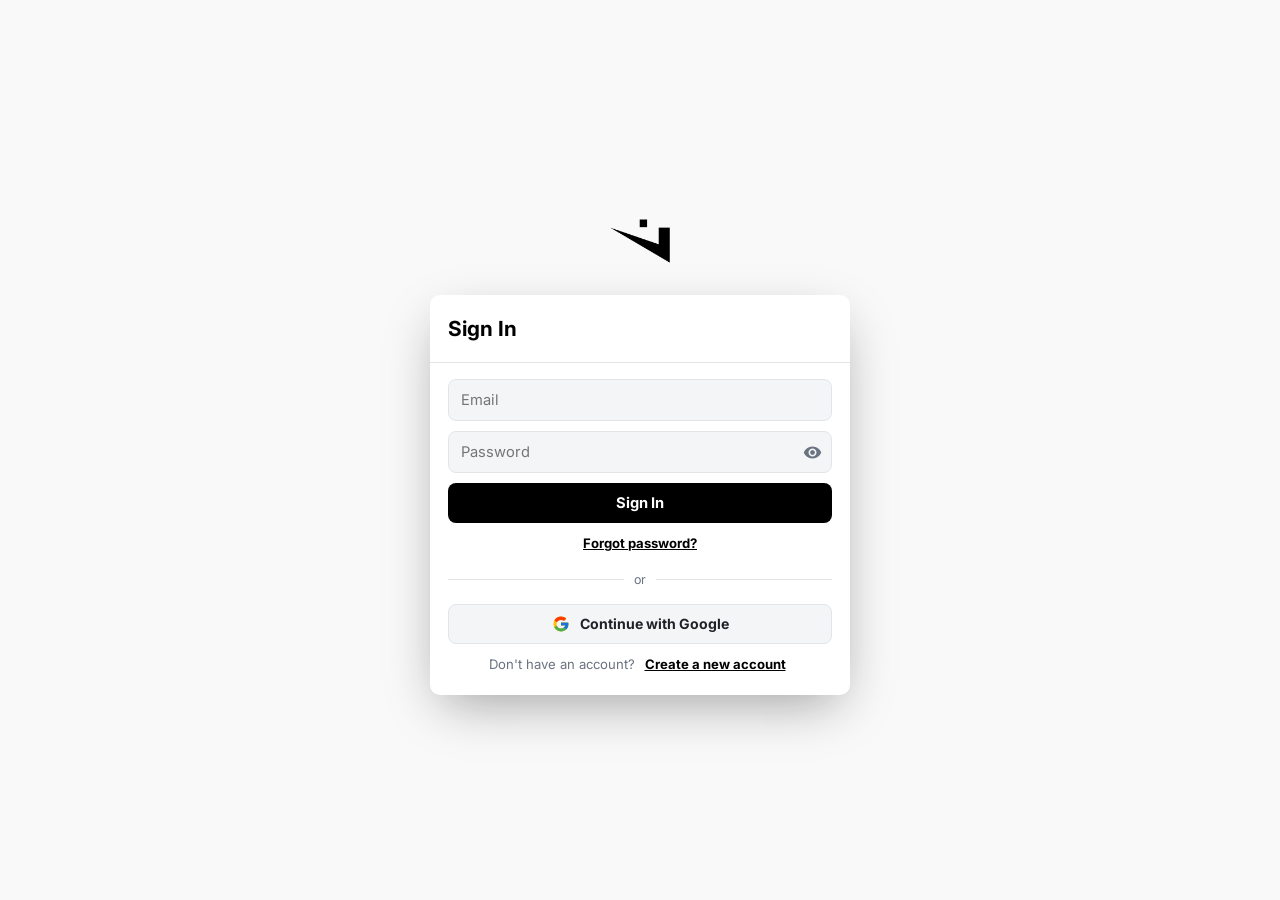
==== app/index.html @ 7b10010c "Drag-to-create schedule blocks, provenance-aware delete, themed PDF report - drag on an empty time r" ====
<!doctype html>
<html lang="ar" dir="rtl">
  <head>
    <meta charset="UTF-8" />
    <meta name="viewport" content="width=device-width, initial-scale=1.0" />
    <title>NAZZAM</title>

    <!-- Clarity كملف خارجي (CSP تمنع السكربتات المضمّنة) — بنفس نمط boot-*.js -->
    <script src="js/clarity.js"></script>

    <script src="js/boot-redirect.js"></script>
    <script src="js/boot-sw.js"></script>
    <meta
      name="description"
      content="بنك مهامك الجاهز.. نظّم مهامك اليومية، تابع الوقت، وحقق أهدافك"
    />

    <!-- PWA: Manifest + أيقونات -->
    <link rel="manifest" href="manifest.json" />
    <link
      rel="icon"
      type="image/png"
      sizes="512x512"
      href="icons/icon-512.png"
    />
    <link
      rel="icon"
      type="image/png"
      sizes="192x192"
      href="icons/icon-192.png"
    />
    <link rel="icon" href="icons/favicon.ico" />
    <link rel="apple-touch-icon" href="icons/apple-touch-icon.png" />
    <meta name="theme-color" content="#C5482E" id="themeColorMeta" />
    <meta name="mobile-web-app-capable" content="yes" />
    <meta name="apple-mobile-web-app-capable" content="yes" />
    <meta name="apple-mobile-web-app-title" content="مهامي" />
    <meta
      name="apple-mobile-web-app-status-bar-style"
      content="black-translucent"
    />

    <link rel="preconnect" href="https://fonts.googleapis.com" />
    <link rel="preconnect" href="https://fonts.gstatic.com" crossorigin />
    <link
      href="https://fonts.googleapis.com/css2?family=Almarai:wght@400;700;800&display=swap"
      rel="stylesheet"
    />
    <link
      href="https://fonts.googleapis.com/css2?family=Inter:wght@400;500;600;700;800&display=swap"
      rel="stylesheet"
    />
    <link rel="preconnect" href="https://api.fontshare.com" crossorigin />
    <link
      href="https://api.fontshare.com/v2/css?f[]=cal-sans@400,500,600&display=swap"
      rel="stylesheet"
    />
    <script src="js/boot-theme.js"></script>
    <link rel="stylesheet" href="css/base.css" />
    <link rel="stylesheet" href="css/calendar.css" />
    <link rel="stylesheet" href="css/components.css" />
    <link rel="stylesheet" href="css/layout.css" />
    <link rel="stylesheet" href="css/modals.css" />
    <link rel="stylesheet" href="css/stats.css" />
    <link rel="stylesheet" href="css/menus.css" />
    <link rel="stylesheet" href="css/views.css" />
    <link rel="stylesheet" href="css/misc.css" />
  </head>
  <body>
    <div class="boot-splash" id="bootSplash" aria-busy="true" role="status">
      <div class="boot-splash-inner">
        <img src="img/nazzam-logo.png" alt="نظم" class="boot-splash-logo" width="96" height="96" />
        <div class="boot-splash-dots" aria-hidden="true">
          <span></span><span></span><span></span>
        </div>
      </div>
    </div>
    <div class="sync-bar" id="syncBar"></div>
    <div class="wrap" id="app" style="display:none">
      <div class="header-card">
        <div class="header-row">
          <div class="header-top-bar" id="headerTopBar">
            <button class="header-icon-btn" id="accountBtn" title="الحساب" data-i18n-title="nav.account">
              <span class="material-icons" id="accountIcon">person_outline</span>
            </button>
            <button class="header-icon-btn" id="headerTasksBtn" title="مهام اليوم" data-i18n-title="nav.tasks_today">
              <span class="material-icons">checklist</span>
            </button>
            <button
              class="header-icon-btn"
              id="statsBtnTop"
              title="الإحصائيات"
              data-i18n-title="nav.stats"
            >
              <span class="material-icons">insights</span>
            </button>
            <button class="header-icon-btn" id="headerTimeBlockBtn" title="الجدول الزمني" data-i18n-title="nav.schedule">
              <span class="material-icons">event_note</span>
            </button>
            <button class="header-icon-btn" id="weekViewBtn" title="عرض الأسبوع" data-i18n-title="nav.week_view">
              <span class="material-icons">view_week</span>
            </button>
          </div>
        </div>
      </div>

      <div class="app-shell">
        <aside class="side-nav" aria-label="القائمة الرئيسية">
          <div class="side-nav-head">
            <button class="side-nav-btn side-nav-collapse-btn" id="sideNavCollapseBtn" title="طي/توسيع الشريط" data-i18n-title="nav.side_nav_toggle">
              <span class="material-icons">chevron_right</span>
            </button>
            <button class="side-nav-btn" id="sideNavAccountBtn" title="الحساب" data-i18n-title="nav.account">
              <span class="material-icons">person_outline</span>
              <span class="side-nav-label" data-i18n="nav.account">الحساب</span>
            </button>
          </div>
          <button class="side-nav-btn" id="sideNavTasksBtn" title="مهام اليوم" data-i18n-title="nav.tasks_today">
            <span class="material-icons">checklist</span>
            <span class="side-nav-label" data-i18n="nav.tasks_today">مهام اليوم</span>
          </button>
          <button class="side-nav-btn" id="sideNavStatsBtn" data-side-target="statsBtnTop" title="الإحصائيات" data-i18n-title="nav.stats">
            <span class="material-icons">insights</span>
            <span class="side-nav-label" data-i18n="nav.stats">الإحصائيات</span>
          </button>
          <button class="side-nav-btn" id="sideNavTimeBlockBtn" data-side-target="headerTimeBlockBtn" title="الجدول الزمني" data-i18n-title="nav.schedule">
            <span class="material-icons">event_note</span>
            <span class="side-nav-label" data-i18n="nav.schedule">الجدول الزمني</span>
          </button>
          <button class="side-nav-btn" id="sideNavWeekBtn" data-side-target="weekViewBtn" title="عرض الأسبوع" data-i18n-title="nav.week_view">
            <span class="material-icons">view_week</span>
            <span class="side-nav-label" data-i18n="nav.week_view">عرض الأسبوع</span>
          </button>
          <button class="side-nav-btn" id="sideNavSmartListsBtn" title="القوائم الذكية" data-i18n-title="nav.smart_lists">
            <span class="material-icons">auto_awesome</span>
            <span class="side-nav-label" data-i18n="nav.smart_lists">القوائم الذكية</span>
          </button>
          <div class="side-nav-divider"></div>
          <button class="side-nav-btn" data-side-target="globalSearchBtnMobile" title="البحث في كل المهام" data-i18n-title="nav.search_all">
            <span class="material-icons">manage_search</span>
            <span class="side-nav-label" data-i18n="nav.search_all">البحث في كل المهام</span>
          </button>
          <button class="side-nav-btn" data-side-target="draftsBtn" title="المهام المؤرشفة" data-i18n-title="nav.archived">
            <span class="material-icons">drafts</span>
            <span class="side-nav-label" data-i18n="nav.archived">المهام المؤرشفة</span>
          </button>
          <button class="side-nav-btn" data-side-target="templatesBtn" title="قوالب المهام الجاهزة" data-i18n-title="nav.templates">
            <span class="material-icons">content_copy</span>
            <span class="side-nav-label" data-i18n="nav.templates">قوالب المهام</span>
          </button>
          <button class="side-nav-btn" data-side-target="calendarBtn" title="التقويم" data-i18n-title="nav.calendar">
            <span class="material-icons">calendar_today</span>
            <span class="side-nav-label" data-i18n="nav.calendar">التقويم</span>
          </button>
          <button class="side-nav-btn" data-side-target="notificationSettingsBtn" title="إعدادات التنبيهات" data-i18n-title="nav.notif_settings">
            <span class="material-icons">notifications</span>
            <span class="side-nav-label" data-i18n="nav.notif_settings">إعدادات التنبيهات</span>
          </button>
        </aside>

        <div class="app-main">
          <div class="main-layout">
            <div class="main-col">
              <div id="content">
              </div>
            </div>
            <div class="timer-col">
              <div id="timerPanel"></div>
            </div>
          </div>
        </div>
      </div>

      <!-- الشريط السفلي: التنقل الوحيد على الموبايل — بروفايل / مهام / جدول / إحصائيات / المزيد -->
      <nav class="bottom-tabbar" aria-label="التنقل الرئيسي">
        <button class="bottom-tabbar-btn" id="bottomProfileBtn" title="الحساب" data-i18n-title="nav.account" aria-label="الحساب">
          <span class="material-icons">person_outline</span>
        </button>
        <button class="bottom-tabbar-btn" id="bottomTasksBtn" data-bottom-target="headerTasksBtn" title="مهام اليوم" data-i18n-title="nav.tasks_today">
          <span class="material-icons">checklist</span>
        </button>
        <button class="bottom-tabbar-btn" id="bottomScheduleBtn" data-bottom-target="headerTimeBlockBtn" title="الجدول الزمني" data-i18n-title="nav.schedule">
          <span class="material-icons">event_note</span>
        </button>
        <button class="bottom-tabbar-btn" id="bottomStatsBtn" data-bottom-target="statsBtnTop" title="الإحصائيات" data-i18n-title="nav.stats">
          <span class="material-icons">insights</span>
        </button>
        <div class="header-actions-wrap">
          <button
            class="bottom-tabbar-btn header-more-btn"
            id="headerMoreBtn"
            title="المزيد"
            aria-label="المزيد من الخيارات"
            aria-expanded="false"
            data-i18n-title="c.more"
            data-i18n-aria="nav.more_label"
          >
            <span class="material-icons">more_horiz</span>
          </button>
          <div class="header-actions-panel" id="headerActionsPanel">
            <button
              class="header-menu-item"
              id="quickAddMenuItem"
              title="إضافة مهمة"
              data-i18n-title="bank.add_title"
            >
              <span class="material-icons">add</span>
              <span class="header-btn-label" data-i18n="bank.add_title">إضافة مهمة</span>
            </button>
            <div class="header-menu-divider"></div>
            <button
              class="header-menu-item"
              id="weekViewMenuItem"
              title="عرض الأسبوع"
              data-i18n-title="nav.week_view"
            >
              <span class="material-icons">view_week</span>
              <span class="header-btn-label" data-i18n="nav.week_view">عرض الأسبوع</span>
            </button>
            <button
              class="header-menu-item"
              id="smartListsBtn"
              title="القوائم الذكية"
              data-i18n-title="nav.smart_lists"
            >
              <span class="material-icons">auto_awesome</span>
              <span class="header-btn-label" data-i18n="nav.smart_lists">القوائم الذكية</span>
            </button>
            <div class="header-menu-divider"></div>
            <button
              class="header-menu-item"
              id="globalSearchBtnMobile"
              title="البحث في كل المهام"
              data-i18n-title="nav.search_all"
            >
              <span class="material-icons">manage_search</span>
              <span class="header-btn-label" data-i18n="nav.search_all">البحث في جميع المهام</span>
            </button>
            <button
              class="header-menu-item"
              id="draftsBtn"
              title="المهام المؤرشفة"
              data-i18n-title="nav.archived"
            >
              <span class="material-icons">drafts</span>
              <span class="header-btn-label" data-i18n="nav.archived">المهام المؤرشفة</span>
            </button>
            <button
              class="header-menu-item"
              id="templatesBtn"
              title="قوالب المهام الجاهزة"
              data-i18n-title="nav.templates"
            >
              <span class="material-icons">content_copy</span>
              <span class="header-btn-label" data-i18n="nav.templates">قوالب المهام</span>
            </button>
            <button
              class="header-menu-item"
              id="calendarBtn"
              title="التقويم"
              data-i18n-title="nav.calendar"
            >
              <span class="material-icons">calendar_today</span>
              <span class="header-btn-label" data-i18n="nav.calendar">التقويم</span>
            </button>
            <button
              class="header-menu-item"
              id="notificationSettingsBtn"
              title="إعدادات التنبيهات"
              data-i18n-title="nav.notif_settings"
            >
              <span class="material-icons">notifications</span>
              <span class="header-btn-label" data-i18n="nav.notif_settings">إعدادات التنبيهات</span>
            </button>
          </div>
        </div>
      </nav>

      <!-- لوحة الحساب المنسدلة: الحساب + المظهر + اللغة + البيانات (تفتح من زر المستخدم) -->
      <div class="account-panel" id="accountPanel" role="menu" aria-label="الحساب والإعدادات">
        <div class="account-panel-body" id="accountPanelBody"></div>
      </div>
      <input type="file" id="importDataInput" accept=".json,application/json" style="display:none" />
    </div>

    <div class="modal-overlay" id="calendarOverlay">
      <div class="modal-card" style="max-width: 380px">
        <div class="modal-header">
          <h2 data-i18n="modal.calendar">التقويم</h2>
          <button class="icon-btn" id="closeCalendarBtn" title="إغلاق" data-i18n-title="c.close">
            <span class="material-icons">close</span>
          </button>
        </div>
        <div class="modal-body">
          <div class="calendar-card">
            <div class="calendar-header">
              <button
                class="nav-btn"
                id="calPrevMonth"
                style="width: 34px; height: 34px"
              >
                <span class="material-icons">chevron_right</span>
              </button>
              <span class="calendar-month-title" id="calMonthTitle"></span>
              <button
                class="nav-btn"
                id="calNextMonth"
                style="width: 34px; height: 34px"
              >
                <span class="material-icons">chevron_left</span>
              </button>
            </div>
            <div class="calendar-grid" id="calGrid"></div>
          </div>
        </div>
      </div>
    </div>

    <!-- Modal للـ Drafts مع البحث -->
    <div class="modal-overlay" id="draftsOverlay">
      <div class="modal-card" style="max-width: 500px">
        <div class="modal-header">
          <h2 data-i18n="modal.drafts">بنك المسودات</h2>
          <button class="icon-btn" id="closeDraftsBtn" title="إغلاق" data-i18n-title="c.close">
            <span class="material-icons">close</span>
          </button>
        </div>
        <div class="modal-body">
          <div class="bank-search modal-search-box" style="margin-top: 0; margin-bottom: 14px">
            <input
              type="text"
              id="draftsSearchInput"
              placeholder="بحث في المسودات..."
              data-i18n-placeholder="drafts.search_placeholder"
            />
            <button
              class="bank-search-clear"
              id="draftsSearchClear"
              style="display: none"
              title="مسح البحث"
              data-i18n-title="c.search"
            >
              <span class="material-icons">close</span>
            </button>
            <span class="ms-divider" aria-hidden="true"></span>
            <button type="button" class="ms-filter" id="draftsFilterBtn" aria-haspopup="listbox">
              <span id="draftsFilterLabel">القائمة</span>
              <span class="material-icons">expand_more</span>
            </button>
            <div class="ms-menu" id="draftsFilterMenu" hidden>
              <button type="button" data-dfilter="bank"><span data-i18n="drafts.tab_bank">القائمة</span><span class="material-icons check">check</span></button>
              <button type="button" data-dfilter="days"><span data-i18n="drafts.tab_days">الأيام</span><span class="material-icons check">check</span></button>
            </div>
          </div>
          <div
            id="draftsModalList"
            style="
              display: flex;
              flex-direction: column;
              gap: 8px;
              max-height: 350px;
              overflow-y: auto;
            "
          >
            <!-- سيتم تعبئتها ديناميكياً -->
          </div>
        </div>
      </div>
    </div>

    <!-- Modal القوالب (ميزة Pro): هيدر + بحث + فلاتر النوع -->
    <div class="modal-overlay" id="templatesOverlay">
      <div class="modal-card" style="max-width: 500px">
        <div class="modal-header">
          <h2 data-i18n="template.title">القوالب</h2>
          <button class="icon-btn" id="closeTemplatesBtn" title="إغلاق" data-i18n-title="c.close">
            <span class="material-icons">close</span>
          </button>
        </div>
        <div class="modal-body">
          <div class="bank-search modal-search-box" style="margin-top: 0; margin-bottom: 14px">
            <input
              type="text"
              id="templatesSearchInput"
              placeholder="ابحث في القوالب..."
              data-i18n-placeholder="template.search_placeholder"
            />
            <button
              class="bank-search-clear"
              id="templatesSearchClear"
              style="display: none"
              title="مسح البحث"
              data-i18n-title="c.search"
            >
              <span class="material-icons">close</span>
            </button>
            <span class="ms-divider" aria-hidden="true"></span>
            <button type="button" class="ms-filter" id="templatesFilterBtn" aria-haspopup="listbox">
              <span id="templatesFilterLabel">المهام</span>
              <span class="material-icons">expand_more</span>
            </button>
            <div class="ms-menu" id="templatesFilterMenu" hidden>
              <button type="button" data-tfilter="task"><span data-i18n="template.short_tasks">المهام</span><span class="material-icons check">check</span></button>
              <button type="button" data-tfilter="day"><span data-i18n="template.short_days">الأيام</span><span class="material-icons check">check</span></button>
            </div>
          </div>
          <div
            id="templatesModalList"
            style="
              display: flex;
              flex-direction: column;
              gap: 8px;
              max-height: 350px;
              overflow-y: auto;
            "
          >
            <!-- سيتم تعبئتها ديناميكياً -->
          </div>
        </div>
      </div>
    </div>

    <!-- Modal تأكيد استبدال القالب المكرر (يظهر فوق مودال القوالب) -->
    <div class="modal-overlay" id="templatesReplaceOverlay">
      <div class="modal-card" style="max-width: 380px">
        <div class="modal-header">
          <h2 data-i18n="template.replace_title">قالب بنفس الاسم موجود</h2>
          <button class="icon-btn" id="templatesReplaceCloseBtn" title="إلغاء" data-i18n-title="c.cancel">
            <span class="material-icons">close</span>
          </button>
        </div>
        <div class="modal-body">
          <div class="replace-conflict-info">
            <p class="replace-conflict-title" id="templatesReplaceBodyTitle"></p>
            <p class="replace-conflict-hint" id="templatesReplaceBodyHint"></p>
          </div>
          <div class="replace-conflict-actions">
            <button class="add-btn replace-confirm-btn" id="templatesReplaceConfirmBtn" type="button">
              <span class="material-icons">swap_horiz</span>
              <span data-i18n="template.replace_confirm">استبدال</span>
            </button>
            <button class="btn-secondary replace-cancel-btn" id="templatesReplaceKeepBtn" type="button" data-i18n="c.cancel">
              إلغاء
            </button>
          </div>
        </div>
      </div>
    </div>

    <!-- Modal البحث الشامل عبر كل الأيام -->
    <div class="modal-overlay" id="globalSearchOverlay">
      <div class="modal-card" style="max-width: 500px">
        <div class="modal-header">
          <h2 data-i18n="modal.search">البحث في جميع المهام</h2>
          <button class="icon-btn" id="closeGlobalSearchBtn" title="إغلاق" data-i18n-title="c.close">
            <span class="material-icons">close</span>
          </button>
        </div>
        <div class="modal-body">
          <div class="bank-search" style="margin-top: 0; margin-bottom: 14px">
            <span class="material-icons bank-search-icon">search</span>
            <input
              type="text"
              id="globalSearchInput"
              placeholder="ابحث عن مهمة سابقة..."
              data-i18n-placeholder="nav.search_placeholder"
            />
            <button
              class="bank-search-clear"
              id="globalSearchClear"
              style="display: none"
              title="مسح البحث"
              data-i18n-title="c.search"
            >
              <span class="material-icons">close</span>
            </button>
          </div>
          <div
            id="globalSearchResultsList"
            style="
              display: flex;
              flex-direction: column;
              gap: 8px;
              max-height: 400px;
              overflow-y: auto;
            "
          >
            <!-- سيتم تعبئتها ديناميكياً -->
          </div>
        </div>
      </div>
    </div>

    <!-- Modal إعدادات التنبيهات -->
    <div class="modal-overlay" id="notificationSettingsOverlay">
      <div class="modal-card" style="max-width: 440px">
        <div class="modal-header">
          <h2 data-i18n="modal.notif_settings">إعدادات التنبيهات</h2>
          <button
            class="icon-btn"
            id="closeNotificationSettingsBtn"
            title="إغلاق"
            data-i18n-title="c.close"
          >
            <span class="material-icons">close</span>
          </button>
        </div>
        <div class="modal-body">
          <div class="notif-setting-row">
            <div class="notif-setting-info">
              <span class="notif-setting-title">
                <span class="material-icons">wb_sunny</span>
                <span data-i18n="notif.morning">تنبيه الصباح</span>
              </span>
              <span class="notif-setting-desc" data-i18n="notif.morning_desc">تذكير بمهام وعادات اليوم</span>
            </div>
            <label class="toggle">
              <input type="checkbox" id="morningNotifToggle" />
              <span class="toggle-slider"></span>
            </label>
          </div>
          <div class="notif-setting-time-row" id="morningTimeRow">
            <span data-i18n="notif.time">الوقت</span>
            <button
              type="button"
              class="notif-time-btn"
              id="morningNotifTimeBtn"
              data-target="morning"
            >
              8:00 ص
            </button>
          </div>

          <div class="notif-setting-row">
            <div class="notif-setting-info">
              <span class="notif-setting-title">
                <span class="material-icons">nights_stay</span>
                <span data-i18n="notif.evening">تنبيه المساء</span>
              </span>
              <span class="notif-setting-desc" data-i18n="notif.evening_desc"
                >مراجعة إنجازات اليوم والسلسلة</span
              >
            </div>
            <label class="toggle">
              <input type="checkbox" id="eveningNotifToggle" />
              <span class="toggle-slider"></span>
            </label>
          </div>
          <div class="notif-setting-time-row" id="eveningTimeRow">
            <span data-i18n="notif.time">الوقت</span>
            <button
              type="button"
              class="notif-time-btn"
              id="eveningNotifTimeBtn"
              data-target="evening"
            >
              9:00 م
            </button>
          </div>

          <p class="notif-setting-status" id="notifPermissionStatus"></p>
        </div>
      </div>
    </div>

    <!-- Modal الحساب: ربط الحساب المجهول بإيميل/باسورد أو تسجيل الدخول -->
    <div class="modal-overlay" id="accountOverlay">
      <img src="img/nazzam-logo.png" alt="نظّم" class="modal-top-logo" width="72" height="72" />
      <div class="modal-card" style="max-width: 420px">
        <div class="modal-header">
          <h2 id="accountModalTitle" data-i18n="modal.account">الحساب</h2>
          <button class="icon-btn" id="closeAccountBtn" title="إغلاق" data-i18n-title="c.close">
            <span class="material-icons">close</span>
          </button>
        </div>
        <div class="modal-body" id="accountBody"></div>
        <div id="turnstileContainer"></div>
      </div>
    </div>

    <!-- Modal الترقية: عرض خطة Pro + ميزاتها (الدفع عبر Paymob) -->
    <div class="modal-overlay" id="upgradeOverlay">
      <div class="modal-card" style="max-width: 420px">
        <div class="modal-header">
          <h2 data-i18n="plan.title">الخطة</h2>
          <button class="icon-btn" id="closeUpgradeBtn" title="إغلاق" data-i18n-title="c.close">
            <span class="material-icons">close</span>
          </button>
        </div>
        <div class="modal-body" id="upgradeBody"></div>
      </div>
    </div>

    <!-- Modal المظهر: وضع العرض (فاتح/داكن) + اللون المميز لكل وضع -->
    <div class="modal-overlay" id="appearanceOverlay">
      <div class="modal-card" style="max-width: 420px">
        <div class="modal-header">
          <h2 id="appearanceModalTitle" data-i18n="modal.appearance">المظهر</h2>
          <button class="icon-btn" id="closeAppearanceBtn" title="إغلاق" data-i18n-title="c.close">
            <span class="material-icons">close</span>
          </button>
        </div>
        <div class="modal-body" id="appearanceBody"></div>
      </div>
    </div>

    <div class="modal-overlay picker-overlay" id="durationPickerOverlay">
      <div class="picker-sheet">
        <div class="picker-header">
          <button class="picker-cancel" id="pickerCancelBtn" data-i18n="picker.cancel">إلغاء</button>
          <h3 id="pickerTitle" data-i18n="picker.task_duration">مدة المهمة</h3>
          <button class="picker-done" id="pickerDoneBtn" data-i18n="picker.done">تم</button>
        </div>
        <div class="picker-body">
          <div class="wheel-picker">
            <div class="wheel-highlight"></div>
            <div class="wheel-label-col" data-i18n="picker.hours_label">س</div>
            <div class="wheel-col" id="hoursWheel">
              <ul class="wheel-list" id="hoursWheelList"></ul>
            </div>
            <div class="wheel-col" id="minutesWheel">
              <ul class="wheel-list" id="minutesWheelList"></ul>
            </div>
            <div class="wheel-label-col" data-i18n="picker.minutes_label">د</div>
          </div>
        </div>
      </div>
    </div>

    <div class="modal-overlay picker-overlay" id="timeOfDayPickerOverlay">
      <div class="picker-sheet">
        <div class="picker-header">
          <button class="picker-cancel" id="timePickerCancelBtn" data-i18n="picker.cancel">إلغاء</button>
          <h3 id="timePickerTitle" data-i18n="picker.reminder_time">وقت التنبيه</h3>
          <button class="picker-done" id="timePickerDoneBtn" data-i18n="picker.done">تم</button>
        </div>
        <div class="picker-body">
          <div class="wheel-picker">
            <div class="wheel-highlight"></div>
            <div class="wheel-col" id="tpHourWheel">
              <ul class="wheel-list" id="tpHourWheelList"></ul>
            </div>
            <div class="wheel-label-col">:</div>
            <div class="wheel-col" id="tpMinuteWheel">
              <ul class="wheel-list" id="tpMinuteWheelList"></ul>
            </div>
            <div class="wheel-col" id="tpPeriodWheel">
              <ul class="wheel-list" id="tpPeriodWheelList"></ul>
            </div>
          </div>
          <button type="button" class="picker-remove" id="timePickerRemoveBtn" data-i18n="picker.remove_reminder">إزالة التذكير</button>
        </div>
      </div>
    </div>

    <!-- Modal مهام الأمس اللي متعملتلهاش check -->
    <div class="modal-overlay" id="missedTasksOverlay">
      <div class="modal-card" style="max-width: 420px">
        <div class="modal-header">
          <h2 data-i18n="modal.missed_tasks">مهام الأمس</h2>
          <button class="icon-btn" id="closeMissedTasksBtn" title="إغلاق" data-i18n-title="c.close">
            <span class="material-icons">close</span>
          </button>
        </div>
        <div class="modal-body">
          <p
            data-i18n="modal.missed_desc"
            style="
              color: var(--ink-soft);
              font-size: 0.95rem;
              margin-top: 0;
              margin-bottom: 16px;
              line-height: 1.5;
            "
          >
            هذه المهام كانت في جدول الأمس ولم تُنجز بعد:
          </p>
          <ul class="stat-list" id="missedTasksList"></ul>
        </div>
        <div class="modal-footer">
          <button type="button" class="account-primary-btn" id="moveMissedBtn" style="width:100%;" data-i18n="missed.move_selected">ترحيل المحدد إلى اليوم</button>
        </div>
      </div>
    </div>

    <div class="duration-popover" id="durationPopover"></div>
    <div class="toast" id="toast"></div>

    <!-- Modal تكرار المهمة -->
    <div class="modal-overlay" id="recurrenceOverlay">
      <div class="modal-card" style="max-width: 420px">
        <div class="modal-header">
          <h2 data-i18n="modal.recurrence">تكرار المهمة</h2>
          <button class="icon-btn" id="closeRecurrenceBtn" title="إغلاق" data-i18n-title="c.close">
            <span class="material-icons">close</span>
          </button>
        </div>
        <div class="modal-body">
          <p class="recurrence-task-line">
            <span data-i18n="modal.recurrence_desc_prefix">اختر الأيام التي ترغب</span>
            <strong
              id="recurrenceTaskNameDisplay"
              style="color: var(--pen)"
            ></strong>
            <span data-i18n="modal.recurrence_desc_suffix">تتكرر فيها تلقائيًا كل أسبوع:</span>
          </p>
          <div class="recurrence-presets" id="recurrencePresets">
            <button
              type="button"
              class="recurrence-preset"
              data-preset="once"
              data-i18n="modal.recurrence_once"
            >
              مرة واحدة
            </button>
            <button
              type="button"
              class="recurrence-preset"
              data-preset="daily"
              data-i18n="modal.recurrence_all"
            >
              كل يوم
            </button>
            <button
              type="button"
              class="recurrence-preset"
              data-preset="workdays"
              data-i18n="modal.recurrence_workdays"
            >
              أيام العمل
            </button>
            <button
              type="button"
              class="recurrence-preset"
              data-preset="weekend"
              data-i18n="modal.recurrence_weekend"
            >
              العطلة
            </button>
          </div>
          <div class="recurrence-days-grid" id="recurrenceDaysGrid"></div>
          <div class="recurrence-move-divider"></div>
          <p class="recurrence-move-label">
            <span data-i18n="task.move_to">نقل إلى</span>
          </p>
          <div class="recurrence-presets recurrence-move-chips">
            <button type="button" class="recurrence-preset" data-movedays="1">
              <span data-i18n="task.move_tomorrow">غدًا</span>
            </button>
            <button type="button" class="recurrence-preset" data-movedays="2">
              <span data-i18n="task.move_day_after">بعد غد</span>
            </button>
            <button type="button" class="recurrence-preset" id="recurrenceMovePickBtn">
              <span data-i18n="task.move_pick_date">اختيار يوم...</span>
            </button>
          </div>
          <div class="recurrence-footer">
            <button
              type="button"
              class="btn-secondary"
              id="recurrenceCancelBtn"
              data-i18n="c.cancel"
            >
              إلغاء
            </button>
            <button
              type="button"
              class="add-btn recurrence-save-btn"
              id="saveRecurrenceBtn"
              data-i18n="c.save"
            >
              حفظ
            </button>
          </div>
        </div>
      </div>
    </div>

    <!-- Modal ملاحظة المهمة -->
    <div class="modal-overlay" id="taskNoteOverlay">
      <div class="modal-card" style="max-width: 460px">
        <div class="modal-header">
          <h2 data-i18n="modal.note">ملاحظة المهمة</h2>
          <button class="icon-btn" id="closeTaskNoteBtn" title="إغلاق" data-i18n-title="c.close">
            <span class="material-icons">close</span>
          </button>
        </div>
        <div class="modal-body">
          <p
            style="
              color: var(--ink-soft);
              font-size: 0.95rem;
              margin-top: 0;
              margin-bottom: 12px;
              line-height: 1.5;
            "
          >
            <span data-i18n="modal.note_for">ملاحظة لـ</span>
            <strong
              id="taskNoteTaskNameDisplay"
              style="color: var(--pen)"
            ></strong>
          </p>
          <textarea
            id="taskNoteInput"
            class="task-note-input"
            placeholder="اكتب ملاحظة للمهمة (وصف، تفاصيل، رابط...)..."
            data-i18n-placeholder="modal.note_placeholder"
            rows="5"
          ></textarea>
          <button
            type="button"
            class="add-btn"
            id="saveTaskNoteBtn"
            style="width: 100%; margin-top: 16px; padding: 12px"
            data-i18n="modal.note_save"
          >
            حفظ الملاحظة
          </button>
        </div>
      </div>
    </div>

    <!-- Modal المهام الفرعية -->
    <div class="modal-overlay" id="subtasksOverlay">
      <div class="modal-card" style="max-width: 420px">
        <div class="modal-header">
          <h2 data-i18n="modal.subtasks">مهام فرعية</h2>
          <button class="icon-btn" id="closeSubtasksBtn" title="إغلاق" data-i18n-title="c.close">
            <span class="material-icons">close</span>
          </button>
        </div>
        <div class="modal-body">
          <div class="add-row" style="margin-top: 0; margin-bottom: 16px">
            <input
              type="text"
              id="newSubtaskInput"
              placeholder="أضف مهمة فرعية..."
              data-i18n-placeholder="modal.subtasks_placeholder"
            />
            <button class="add-btn" id="addSubtaskBtn" data-i18n="c.add">إضافة</button>
          </div>
          <div
            id="subtasksList"
            style="
              display: flex;
              flex-direction: column;
              gap: 8px;
              max-height: 300px;
              overflow-y: auto;
            "
          ></div>
        </div>
      </div>
    </div>

    <!-- Modal تفاصيل المهمة -->
    <div class="modal-overlay" id="taskDetailsOverlay">
      <div class="modal-card" style="max-width: 460px">
        <div class="modal-header">
          <h2 data-i18n="modal.task_details">تفاصيل المهمة</h2>
          <button class="icon-btn" id="closeTaskDetailsBtn" title="إغلاق" data-i18n-title="c.close">
            <span class="material-icons">close</span>
          </button>
        </div>
        <div class="modal-body" id="taskDetailsBody">
          <!-- سيتم تعبئتها ديناميكياً من taskDetails.js -->
        </div>
      </div>
    </div>

    <!-- وضع التركيز — شاشة غامرة لمؤقت واحد -->
    <div class="focus-mode-overlay" id="focusModeOverlay">
      <button type="button" class="focus-close-btn" id="focusCloseBtn" title="إغلاق" data-i18n-title="c.close">
        <span class="material-icons">close</span>
      </button>
      <div class="focus-mode-card">
        <div class="focus-task-chip">
          <span class="material-icons" id="focusTaskIcon">timer</span>
          <span id="focusTaskName"></span>
        </div>
        <div class="focus-digits" id="focusDigits">00:00</div>
        <div class="focus-bar" id="focusBarWrap"><i id="focusBarFill"></i></div>
        <div class="focus-scale" id="focusScale">
          <span id="focusActualLabel"></span>
          <span id="focusGoalLabel"></span>
        </div>
        <div class="focus-controls">
          <button type="button" class="focus-toggle-btn" id="focusToggleBtn" title="إيقاف مؤقت">
            <span class="material-icons" id="focusToggleIcon">pause</span>
          </button>
          <button type="button" class="focus-finish-btn" id="focusFinishBtn">
            <span class="material-icons">done_all</span>
            <span data-i18n="focusmode.finish">إنهاء</span>
          </button>
        </div>
      </div>
    </div>

    <div class="modal-overlay" id="timelineTaskOverlay">
      <div class="modal-card" style="max-width: 420px">
        <div class="modal-header">
          <h2 id="timelineTaskTitle" data-i18n="modal.timeline_task">المهمة</h2>
          <button class="icon-btn" id="closeTimelineTaskBtn" title="إغلاق" data-i18n-title="c.close">
            <span class="material-icons">close</span>
          </button>
        </div>
        <div class="modal-body">
          <div class="tl-task-meta">
            <span class="material-icons">schedule</span>
            <span id="timelineTaskTime"></span>
          </div>
          <div class="tl-task-edit" id="timelineTaskEditRow" hidden>
            <input type="text" id="timelineTaskNameInput" class="addtl-input" maxlength="80" />
            <div class="modal-actions addtl-actions">
              <button class="tl-task-btn danger" id="cancelTimelineTaskEditBtn" type="button" data-i18n="modal.cancel">إلغاء</button>
              <button class="tl-task-btn primary" id="confirmTimelineTaskEditBtn" type="button" data-i18n="c.save">حفظ</button>
            </div>
          </div>
          <div class="tl-task-actions">
            <button class="tl-task-btn" id="timelineTaskEditBtn" type="button">
              <span class="material-icons">edit</span>
              <span data-i18n="c.edit">تعديل</span>
            </button>
            <button class="tl-task-btn" id="timelineTaskDoneBtn" type="button">
              <span class="material-icons">radio_button_unchecked</span>
              <span id="timelineTaskDoneLabel" data-i18n="modal.task_done">إنجاز</span>
            </button>
            <button class="tl-task-btn" id="timelineTaskDupBtn" type="button">
              <span class="material-icons">content_copy</span>
              <span data-i18n="modal.task_duplicate">تكرار</span>
            </button>
            <button class="tl-task-btn danger" id="timelineTaskDelBtn" type="button">
              <span class="material-icons" id="timelineTaskDelIcon">close</span>
              <span id="timelineTaskDelLabel" data-i18n="modal.task_delete_schedule">حذف من الجدول</span>
            </button>
          </div>
        </div>
      </div>
    </div>

    <!-- بوب إضافة مهمة مجدولة من عرض الأسبوع -->
    <div class="modal-overlay" id="addTimelineTaskOverlay">
      <div class="modal-card" style="max-width: 420px">
        <div class="modal-header">
          <h2 data-i18n="modal.add_scheduled">إضافة مهمة مجدولة</h2>
          <button class="icon-btn" id="closeAddTimelineTaskBtn" title="إغلاق" data-i18n-title="c.close">
            <span class="material-icons">close</span>
          </button>
        </div>
        <div class="modal-body">
          <div class="tl-task-meta">
            <span class="material-icons">calendar_today</span>
            <span id="addTimelineTaskDate"></span>
          </div>
          <input type="text" id="addTimelineTaskName" class="addtl-input" placeholder="اسم المهمة..." data-i18n-placeholder="modal.timeline_task" maxlength="80" />
          <div class="addtl-field">
            <span class="addtl-field-label" data-i18n="modal.start_time">وقت البدء</span>
            <button class="addtl-time-btn" id="addTimelineTaskStartBtn" type="button">
              <span class="material-icons">schedule</span>
              <span id="addTimelineTaskStartLabel"></span>
            </button>
          </div>
          <div class="addtl-field">
            <span class="addtl-field-label" data-i18n="modal.duration">المدة</span>
            <div class="addtl-chips" id="addTimelineTaskDurationChips">
              <button class="addtl-duration-chip" data-min="15" type="button" data-i18n="schedule.duration_15">15 دقيقة</button>
              <button class="addtl-duration-chip" data-min="30" type="button" data-i18n="schedule.duration_30">30 دقيقة</button>
              <button class="addtl-duration-chip" data-min="45" type="button" data-i18n="schedule.duration_45">45 دقيقة</button>
              <button class="addtl-duration-chip" data-min="60" type="button" data-i18n="schedule.duration_60">ساعة</button>
              <button class="addtl-duration-chip" data-min="90" type="button" data-i18n="schedule.duration_90">ساعة ونصف</button>
              <button class="addtl-duration-chip" data-min="120" type="button" data-i18n="schedule.duration_120">ساعتين</button>
            </div>
          </div>
          <div class="addtl-field">
            <span class="addtl-field-label" data-i18n="modal.priority">الأهمية</span>
            <div class="addtl-priority">
              <button class="priority-choice-btn priority-choice-none" data-choice="" type="button" data-i18n="schedule.priority_none">بدون</button>
              <button class="priority-choice-btn priority-choice-high" data-choice="high" type="button" data-i18n="schedule.priority_high">عالية</button>
              <button class="priority-choice-btn priority-choice-medium" data-choice="medium" type="button" data-i18n="schedule.priority_medium">متوسطة</button>
              <button class="priority-choice-btn priority-choice-low" data-choice="low" type="button" data-i18n="schedule.priority_low">منخفضة</button>
            </div>
          </div>
          <div class="modal-actions addtl-actions">
            <button class="tl-task-btn danger" id="cancelAddTimelineTaskBtn" type="button" data-i18n="modal.cancel">إلغاء</button>
            <button class="tl-task-btn primary" id="confirmAddTimelineTaskBtn" type="button" data-i18n="modal.add">إضافة</button>
          </div>
        </div>
      </div>
    </div>

<!-- Modal الترحيبي: جولة تعريفية احترافية (5 محطات) بموكابات حقيقية من داخل الموقع -->
    <div class="modal-overlay onboarding-overlay" id="onboardingOverlay">
      <div class="modal-card onboarding-card" style="max-width: 460px">
        <div class="modal-header">
          <h2 data-i18n="onboard.welcome">أهلاً بك في نظّم</h2>
          <button class="icon-btn" id="closeOnboardingBtn" title="إغلاق" data-i18n-title="c.close">
            <span class="material-icons">close</span>
          </button>
        </div>
        <div class="modal-body onboarding-body">
          <span class="step-kicker" id="onboardingStepKicker">1/5</span>
          <div class="onboarding-step active" data-step="0">
            <div class="onboarding-icon"><span class="material-icons">list_alt</span></div>
            <h3 class="onboarding-step-title" data-i18n="onboard.add_title">كل مهامك في القائمة</h3>
            <div class="onboard-features">
              <div class="onboard-feature"><span class="material-icons">edit</span><span data-i18n="onboard.add_f1">كتابة سريعة</span></div>
              <div class="onboard-feature"><span class="material-icons">sell</span><span data-i18n="onboard.add_f2">تصنيف بالنوع</span></div>
              <div class="onboard-feature"><span class="material-icons">repeat</span><span data-i18n="onboard.add_f3">عادات متكررة</span></div>
            </div>
          </div>
          <div class="onboarding-step" data-step="1">
            <div class="onboarding-icon"><span class="material-icons">calendar_view_week</span></div>
            <h3 class="onboarding-step-title" data-i18n="onboard.plan_title">خطط يومك في الجدول الزمني</h3>
            <div class="onboard-features">
              <div class="onboard-feature"><span class="material-icons">schedule</span><span data-i18n="onboard.plan_f1">وقت ومدة</span></div>
              <div class="onboard-feature"><span class="material-icons">calendar_month</span><span data-i18n="onboard.plan_f2">عرض الأسبوع</span></div>
              <div class="onboard-feature"><span class="material-icons">drag_indicator</span><span data-i18n="onboard.plan_f3">سحب بين الأيام</span></div>
            </div>
          </div>
          <div class="onboarding-step" data-step="2">
            <div class="onboarding-icon"><span class="material-icons">timer</span></div>
            <h3 class="onboarding-step-title" data-i18n="onboard.focus_title">ركّز وابدأ التنفيذ</h3>
            <div class="onboard-features">
              <div class="onboard-feature"><span class="material-icons">timer</span><span data-i18n="onboard.focus_f1">مؤقت بضغطة</span></div>
              <div class="onboard-feature"><span class="material-icons">history</span><span data-i18n="onboard.focus_f2">تسجيل تلقائي</span></div>
              <div class="onboard-feature"><span class="material-icons">center_focus_strong</span><span data-i18n="onboard.focus_f3">وضع التركيز</span></div>
            </div>
          </div>
          <div class="onboarding-step" data-step="3">
            <div class="onboarding-icon"><span class="material-icons">insights</span></div>
            <h3 class="onboarding-step-title" data-i18n="onboard.grow_title">تطوّرك تحت عينك</h3>
            <div class="onboard-features">
              <div class="onboard-feature"><span class="material-icons">grid_on</span><span data-i18n="onboard.grow_f1">خريطة الالتزام</span></div>
              <div class="onboard-feature"><span class="material-icons">local_fire_department</span><span data-i18n="onboard.grow_f2">سلسلة الالتزام</span></div>
              <div class="onboard-feature"><span class="material-icons">pie_chart</span><span data-i18n="onboard.grow_f3">إحصائيات الوقت</span></div>
            </div>
          </div>
          <div class="onboarding-step" data-step="4">
            <div class="onboarding-icon"><span class="material-icons">flag</span></div>
            <h3 class="onboarding-step-title" data-i18n="onboard.goal_title">ابدأ بخطوة جاهزة</h3>
            <div class="goal-chips" id="onboardingGoals"></div>
          </div>
          <div class="onboarding-step" data-step="5">
            <div class="onboarding-icon"><span class="material-icons">rocket_launch</span></div>
            <span class="ob-trial-badge"><span class="material-icons">workspace_premium</span><span data-i18n="onboard.trial_title">كل شيء جاهز — ابدأ</span></span>
            <p class="onboarding-step-sub" id="onboardingTrialText"></p>
          </div>
        </div>
        <div class="onboarding-progress" aria-hidden="true"><span id="onboardingProgressFill"></span></div>
        <div class="onboarding-footer">
          <button class="onboarding-skip-btn" id="onboardingSkipBtn" type="button" data-i18n="onboard.skip">تخطي</button>
          <button class="onboarding-next-btn" id="onboardingNextBtn" type="button">
            <span id="onboardingNextLabel" data-i18n="onboard.next">التالي</span>
          </button>
        </div>
      </div>
    </div>

    <script src="js/vendor/supabase.js" defer></script>
    <script src="js/vendor/chart.umd.min.js" defer></script>
    <script
      src="https://challenges.cloudflare.com/turnstile/v0/api.js"
      defer
    ></script>
    <script type="module" src="js/main.js"></script>
    <script src="js/boot-more.js" defer></script>
  </body>
</html>
---- app/css/base.css ----
/* ===== أيقونات Material Icons — مستضافة محليًا عشان تشتغل أوفلاين ===== */
@font-face {
  font-family: 'Material Icons';
  font-style: normal;
  font-weight: 400;
  src: url(../fonts/material-icons.woff2) format('woff2');
}
.material-icons {
  font-family: 'Material Icons';
  font-weight: normal;
  font-style: normal;
  font-size: 24px;
  line-height: 1;
  letter-spacing: normal;
  text-transform: none;
  display: inline-block;
  white-space: nowrap;
  word-wrap: normal;
  direction: ltr;
  font-feature-settings: 'liga';
  -webkit-font-smoothing: antialiased;
}

:root {
  --paper: #f4f5f7;
  --paper-line: #e2e4e8;
  --ink: #1f2328;
  --ink-soft: #6b7280;
  --pen: #3a6fa5;
  --pen-soft: #dbe6f1;
  --done: #3e7a5c;
  --done-soft: #dce9e0;
  --missed: #c5382e;
  --missed-soft: #f4dedb;
  --card: #ffffff;
  --popup: #ffffff;
  --popup-border: #d5d8dd;
  /* ألوان المهام في الجدول الزمني — كل مهمة لون ثابت حسب اسمها في اليوم والأسبوع والشهر */
  --task-c0: #3a6fa5;
  --task-c1: #2f7d76;
  --task-c2: #b4728a;
  --task-c3: #b07a2a;
  --task-c4: #6b5b95;
  --task-c5: #a6565c;
  --task-c6: #5c6672;
  --task-c7: #8a6a4f;
  --radius: 10px;
  --shadow: 0 1px 2px rgba(15, 18, 22, 0.05), 0 4px 12px rgba(15, 18, 22, 0.04);
  --shadow-hover: 0 2px 4px rgba(15, 18, 22, 0.06), 0 8px 20px rgba(15, 18, 22, 0.08);
  --transition: 0.2s ease;
  /* خط العناوين: عربي = Almarai / إنجليزي = Cal Sans.
     كل عنصر عنوان بياخد المتغيّر ده بدل ما يكرّر السلسلة، عشان الوضع الإنجليزي
     ميقدرش يقع على Almarai (فونت عربي) لو Cal Sans ما اتحمّلش. */
  --font-heading: "Almarai", "Cal Sans", sans-serif;
}
html[dir="ltr"] {
  --font-heading: "Cal Sans", "Inter", "Segoe UI", system-ui, sans-serif;
}

/* ===== Dark Mode Variables & Overrides ===== */
.dark-mode {
  --paper: #15171a;
  --paper-line: #2b2e34;
  --ink: #e8eaee;
  --ink-soft: #9aa1ab;
  --pen: #6b9fc8;
  --pen-soft: #22364c;
  --done: #489970;
  --done-soft: #1a3024;
  --missed: #ff6b5e;
  --missed-soft: #3a1c1c;
  --card: #1e2025;
  --popup: #272a30;
  --popup-border: #3a3e45;
  /* نسخ فاتحة من ألوان المهام عشان التباين على الخلفية الداكنة */
  --task-c0: #6b9fc8;
  --task-c1: #5ba6a0;
  --task-c2: #d99eb0;
  --task-c3: #d3a24f;
  --task-c4: #9483c6;
  --task-c5: #cf848a;
  --task-c6: #a7b0bc;
  --task-c7: #b5927a;
  --shadow: 0 1px 2px rgba(0, 0, 0, 0.16), 0 3px 10px rgba(0, 0, 0, 0.12);
  --shadow-hover: 0 2px 4px rgba(0, 0, 0, 0.24), 0 8px 20px rgba(0, 0, 0, 0.2);
}
.dark-mode .timer-toggle-btn.is-running {
  background: #3d1f1f;
  color: #ff6b6b;
}
.dark-mode .timer-delete-btn:hover {
  background: #3d1f1f;
  color: #ff6b6b;
}
.dark-mode .timer-start-btn:hover {
  background: #1a3024;
  color: var(--done);
}
.dark-mode .toast {
  background: #e8eaee;
  color: #15171a;
}
.dark-mode .modal-overlay {
  background: rgba(0, 0, 0, 0.65);
}
/* خلفية الصفحة (الـ body) في الوضع الداكن تكون أغمق من الـ wrap عشان الكارت يبان */
.dark-mode {
  background-color: #0e1013;
}
/* الـ wrap في الوضع الداكن يفضل بنفس لون خلفية الصفحة الأساسية */
.dark-mode .wrap {
  background: var(--paper);
}

* {
  box-sizing: border-box;
}
/* ===== شريط التمرير (Scrollbar) ===== */
* {
  scrollbar-width: thin;
  scrollbar-color: var(--ink-soft) transparent;
}
::-webkit-scrollbar {
  width: 8px;
  height: 8px;
}
::-webkit-scrollbar-button {
  display: none;
  width: 0;
  height: 0;
}
::-webkit-scrollbar-track {
  background: transparent;
}
::-webkit-scrollbar-thumb {
  background: color-mix(in srgb, var(--ink-soft) 45%, transparent);
  border-radius: 8px;
}
::-webkit-scrollbar-thumb:hover {
  background: color-mix(in srgb, var(--ink-soft) 75%, transparent);
}
html,
body {
  margin: 0;
  padding: 0;
}
body {
  background: radial-gradient(var(--paper-line) 1px, transparent 1px);
  background-size: 22px 22px;
  background-color: var(--paper);
  font-family: "Inter", "Almarai", sans-serif;
  line-height: 1.7;
  color: var(--ink);
  min-height: 100vh;
  padding: 10px;
  transition:
    background-color 0.2s ease,
    color 0.2s ease;
}
/* حلقة تركيز مرئية موحدة للكيبورد (WCAG 2.4.7) — غير مزعجة للفأرة */
:focus-visible {
  outline: 2px solid var(--pen);
  outline-offset: 2px;
}
.wrap {
  max-width: 100%;
  margin: 0 auto;
  display: flex;
  flex-direction: column;
  min-height: calc(100vh - 20px);
  background: var(--card);
  border-radius: 14px;
  box-shadow: var(--shadow);
}

/* Header */
.header-card {
  background: var(--card);
  border-radius: 14px 14px 0 0;
  box-shadow: none;
  border-bottom: 1px solid var(--paper-line);
  padding: 22px 20px 18px;
  text-align: center;
  position: relative;
  transition:
    background-color var(--transition),
    border-color var(--transition),
    box-shadow var(--transition);
}
/* Date nav */
.date-nav {
  display: flex;
  align-items: center;
  justify-content: space-between;
  margin-bottom:10px;
  background: var(--card);
  border-radius: var(--radius);
  box-shadow: var(--shadow);
  padding: 10px 10px;
  transition: box-shadow var(--transition);
}
.nav-btn {
  background: transparent;
  border: none;
  color: var(--ink);
  font-size: 1.3rem;
  width: 32px;
  height: 32px;
  border-radius: 50%;
  cursor: pointer;
  display: flex;
  align-items: center;
  justify-content: center;
  transition: background 0.15s ease;
}
.nav-btn:hover {
  background: var(--paper);
}
.nav-btn:disabled {
  opacity: 0.25;
  cursor: default;
}
.date-display {
  text-align: center;
  flex: 1;
}
.date-display .day-name {
  font-family: var(--font-heading);
  font-size: 1.1rem;
  font-weight: 600;
  line-height: 1.3;
  color: var(--pen);
  margin-bottom: 6px;
}
.date-display .day-sub {
  font-size: 0.78rem;
  line-height: 1.4;
  color: var(--ink-soft);
}
.today-btn {
  display: block;
  margin: 0 auto 14px;
  background: var(--card);
  border: 1.5px solid var(--pen);
  color: var(--pen);
  font-family: "Inter", "Almarai";
  font-weight: 700;
  font-size: 0.82rem;
  padding: 6px 16px;
  border-radius: 20px;
  cursor: pointer;
}
.today-btn:hover {
  background: var(--pen-soft);
}

/* أنيميشن دخول مهمة اليوم بالترتييب (واحدة ورا التانية) */
.task-list .task-row.task-in {
  animation: taskIn 0.35s ease backwards;
  animation-delay: calc(var(--task-order, 0) * 55ms);
}
@keyframes taskIn {
  from {
    opacity: 0;
    transform: translateY(10px) scale(0.98);
  }
  to {
    opacity: 1;
    transform: translateY(0) scale(1);
  }
}

/* ============================================================
   LTR Overrides — بيتفعلوا لما اللغة تتغير لإنجليزي (html[dir="ltr"])
   Arabic RTL layout مش بيتأثر — كل override مقيد بـ html[dir="ltr"] بس
   ============================================================ */

/* === Text alignment === */
html[dir="ltr"] .bank-search-info,
html[dir="ltr"] .keyword-name,
html[dir="ltr"] .keyword-meta,
html[dir="ltr"] .empty-state-title,
html[dir="ltr"] .empty-state-hint,
html[dir="ltr"] .task-name,
html[dir="ltr"] .stat-list-name,
html[dir="ltr"] .notif-setting-title,
html[dir="ltr"] .notif-setting-desc,
html[dir="ltr"] .filter-more-label,
html[dir="ltr"] .timer-name {
  text-align: start;
}

html[dir="ltr"] .stats-summary-pill strong,
html[dir="ltr"] .stats-summary-pill small,
html[dir="ltr"] .day-sub {
  text-align: center;
}

/* === Header actions panel opens to the left in LTR === */
html[dir="ltr"] .header-actions-panel {
  right: auto;
  left: 0;
}
/* === Mobile: panel must not overflow right edge === */
@media (max-width: 640px) {
  html[dir="ltr"] .header-actions-panel {
    left: auto;
    right: 0;
  }
}

/* === Calendar chevron icons flip in LTR === */
html[dir="ltr"] #calPrevMonth .material-icons {
  transform: scaleX(-1);
}
html[dir="ltr"] #calNextMonth .material-icons {
  transform: scaleX(-1);
}

/* === Calendar month name alignment === */
html[dir="ltr"] .calendar-month-title {
  text-align: center;
}

/* === Duration popover opens to the left in LTR === */
html[dir="ltr"] .duration-popover {
  right: auto;
  left: 0;
}

/* === Timer panel border — border-inline-start auto-flips, no override needed === */

/* === Timeblock side panel — opens from right in RTL, left in LTR === */
html[dir="ltr"] .timeblock-side {
  left: auto;
  right: 0;
}

/* === Misc padding/margin overrides === */
html[dir="ltr"] .views-timeline-day .tl-day-tasks {
  padding-left: 44px;
  padding-right: 0;
}
html[dir="ltr"] .timeline-block {
  margin-left: 0;
  margin-right: auto;
}

/* === Dropdown menus alignment — زرار المزيد على طرف الصف اليمين في
   الإنجليزية، فالقايمة لازم تمتد لجوه (شمال) بدل ما تطلع بره الشاشة === */
html[dir="ltr"] .task-more-dropdown {
  left: auto;
  right: 0;
  min-width: 174px;
}
html[dir="ltr"] .task-more-dropdown.task-more-up {
  left: auto;
  right: 0;
}

/* === Bank search icon === */
html[dir="ltr"] .bank-search-icon {
  left: 12px;
  right: auto;
}
html[dir="ltr"] .bank-search input {
  padding-left: 16px;
  padding-right: 40px;
}
html[dir="ltr"] .bank-search-clear {
  left: auto;
  right: 8px;
}

/* === Add task row === */
html[dir="ltr"] .add-row input {
  padding-left: 14px;
  padding-right: 40px;
}

/* === Inline edit input === */
html[dir="ltr"] .inline-edit-input {
  text-align: start;
}

/* === Modal card text alignment === */
html[dir="ltr"] .modal-card p {
  text-align: start;
}

/* === Day view nav arrows === */
html[dir="ltr"] #prevBtn .material-icons,
html[dir="ltr"] #nextBtn .material-icons {
  transform: scaleX(-1);
}

/* === Day options submenu chevron === */
html[dir="ltr"] .day-opt-chev {
  transform: scaleX(-1);
}

/* === Week view nav arrows === */
html[dir="ltr"] #weekPrevBtn .material-icons,
html[dir="ltr"] #weekNextBtn .material-icons {
  transform: scaleX(-1);
}

/* === Time blocking day nav arrows === */
html[dir="ltr"] #tbPrevBtn .material-icons,
html[dir="ltr"] #tbNextBtn .material-icons {
  transform: scaleX(-1);
}

/* === Time blocking week nav arrows === */
html[dir="ltr"] #tbwPrevBtn .material-icons,
html[dir="ltr"] #tbwNextBtn .material-icons {
  transform: scaleX(-1);
}

/* === Time blocking month nav arrows === */
html[dir="ltr"] #tbmPrevBtn .material-icons,
html[dir="ltr"] #tbmNextBtn .material-icons {
  transform: scaleX(-1);
}

/* === Stats back arrow === */
html[dir="ltr"] #taskStatsBackBtn .material-icons {
  transform: scaleX(-1);
}

/* === Stats tab dropdown alignment === */
html[dir="ltr"] .stats-tab-dropdown {
  left: 0;
  right: auto;
}

/* === Clock choice popover — الداخل في الاتجاهين: RTL يمين الأصل، LTR شماله === */
html[dir="ltr"] .clock-choice-popover {
  right: calc(100% + 8px);
  left: auto;
  transform: translateX(6px);
}
html[dir="ltr"] .clock-choice-popover.open {
  transform: translateX(0);
}

/* === Priority popover — same pattern as clock === */
html[dir="ltr"] .priority-popover {
  right: calc(100% + 8px);
  left: auto;
  transform: translateX(6px);
}
html[dir="ltr"] .priority-popover.open {
  transform: translateX(0);
}

/* === Type popover — opens outward to the right of parent in both directions === */
html[dir="ltr"] .type-popover {
  left: calc(100% + 8px);
  right: auto;
}

/* === Timer type popover — inset-inline-end يفتح لجوه في الاتجاهين، بلا override === */

/* === Day filter dropdown === */
html[dir="ltr"] .day-filter-dropdown {
  left: auto;
  right: 0;
}

/* === Filter more dropdown === */
html[dir="ltr"] .filter-more-dropdown {
  left: auto;
  right: 0;
}

/* === Timeblock range menu === */
html[dir="ltr"] .tb-range-menu {
  left: 0;
  right: auto;
}

/* === Font family for English === */
html[dir="ltr"] body {
  font-family: "Inter", "Segoe UI", system-ui, sans-serif;
}
html[dir="ltr"] .header-top-bar,
html[dir="ltr"] .bank-section-title,
html[dir="ltr"] .timer-panel-title,
html[dir="ltr"] .stats-title,
html[dir="ltr"] h2 {
  font-family: var(--font-heading);
}
---- app/css/calendar.css ----
/* ===== Modern Calendar Widget (Popup) ===== */
.calendar-card {
  background: var(--card);
  border-radius: var(--radius);
  padding: 4px;
}
.calendar-header {
  display: flex;
  align-items: center;
  justify-content: space-between;
  margin-bottom: 12px;
}
.calendar-month-title {
  font-family: "Inter", "Almarai", sans-serif;
  font-size: 1.15rem;
  color: var(--ink);
}
.calendar-grid {
  display: grid;
  grid-template-columns: repeat(7, 1fr);
  gap: 4px;
}
.cal-day {
  aspect-ratio: 1;
  display: flex;
  flex-direction: column;
  align-items: center;
  justify-content: center;
  border-radius: 8px;
  font-size: 0.88rem;
  font-weight: 600;
  cursor: pointer;
  color: var(--ink);
  background: transparent;
  border: none;
  position: relative;
  transition:
    background 0.15s ease,
    color 0.15s ease;
}
.cal-day:hover {
  background: var(--paper);
  color: var(--pen);
}
.cal-day.other-month {
  color: var(--ink-soft);
  opacity: 0.4;
}
.cal-day.today {
  border: 1.5px solid var(--pen);
}
.cal-day.selected {
  background: var(--pen) !important;
  color: #fff !important;
}
.cal-day-dot {
  width: 4px;
  height: 4px;
  background: var(--done);
  border-radius: 50%;
  position: absolute;
  bottom: 4px;
}
.cal-day.selected .cal-day-dot {
  background: #fff;
}

/* Section Titles */
.section-title {
  font-family: "Inter", "Almarai";
  padding: 14px 16px;
  background-color: var(--card);
  border-radius: var(--radius);
  box-shadow: var(--shadow);
  font-weight: 800;
  font-size: 1.1rem;
  color: var(--ink);
  margin: 12px 0 8px;
  display: flex;
  align-items: center;
  gap: 8px;
  transition: box-shadow var(--transition);
}
.day-filter-wrap {
  position: relative;
  display: flex;
}
.day-filter-btn {
  display: flex;
  align-items: center;
  gap: 4px;
  background: var(--paper);
  border: 1px solid var(--paper-line);
  color: var(--ink-soft);
  border-radius: 20px;
  padding: 6px 12px;
  font-family: "Inter", "Almarai";
  font-weight: 700;
  font-size: 0.82rem;
  cursor: pointer;
  transition:
    background 0.15s ease,
    color 0.15s ease,
    border-color 0.15s ease;
}
.day-filter-btn .material-icons {
  font-size: 17px;
}
.day-filter-btn:hover {
  background: var(--card);
  color: var(--ink);
}
.day-filter-btn.active {
  background: var(--pen-soft);
  border-color: var(--pen);
  color: var(--pen);
}
.day-filter-dropdown {
  position: absolute;
  top: calc(100% + 6px);
  left: 0;
  background: var(--popup);
  border: 1px solid var(--popup-border);
  box-shadow: var(--shadow);
  border-radius: 10px;
  padding: 6px;
  z-index: 100;
  display: flex;
  flex-direction: column;
  min-width: 140px;
  opacity: 0;
  transform: translateY(-5px);
  pointer-events: none;
  transition:
    opacity 0.15s ease,
    transform 0.15s ease;
}
.day-filter-dropdown.open {
  opacity: 1;
  transform: translateY(0);
  pointer-events: auto;
}

/* ===== خيارات اليوم: زرارين جنب بعض (العرض + الـ 3 فلاتر) على كل الشاشات ===== */
.day-actions-wrap {
  position: relative;
  display: flex;
  align-items: center;
  gap: 4px;
  margin-inline-start: auto;
}
.day-actions-toggle {
  display: flex;
  align-items: center;
  justify-content: center;
  border-radius: 10px;
  border: none;
  background: transparent;
  color: var(--ink-soft);
  cursor: pointer;
  position: relative;
  padding: 4px;
}
.day-actions-toggle .material-icons {
  font-size: 20px;
}
.day-actions-toggle:hover {
  color: var(--pen);
}
.day-actions-toggle.open {
  background: transparent;
  border-color: transparent;
  color: var(--pen);
}
/* الموبايل: إخفاء زرار تبديل العرض (سطر/شيبس) — زرار الفلاتر بيفضل ظاهر */
@media (max-width: 640px) {
  .day-actions-toggle[data-action="toggle-day-view"] {
    display: none;
  }
}
.day-actions-panel {
  display: none;
  position: absolute;
  top: calc(100% + 8px);
  inset-inline-end: 0;
  z-index: 120;
  flex-direction: column;
  align-items: stretch;
  gap: 2px;
  min-width: 200px;
  background: var(--popup);
  border: 1px solid var(--popup-border);
  box-shadow: var(--shadow);
  border-radius: 14px;
  padding: 8px;
}
.day-actions-panel.open {
  display: flex;
}
/* صفوف زي خيارات Todoist: أيقونة + اسم + القيمة الحالية + سهم */
.day-actions-panel > .day-filter-wrap {
  display: block;
  width: 100%;
}
.day-actions-panel .day-filter-btn {
  width: 100%;
  justify-content: flex-start;
  background: transparent;
  border: none;
  border-radius: 8px;
  padding: 10px;
}
.day-actions-panel .day-filter-btn:hover {
  background: var(--paper);
}
.day-actions-panel .day-opt-name {
  display: inline;
  font-weight: 700;
  color: var(--ink);
}
.day-actions-panel .day-filter-btn-label {
  margin-inline-start: auto;
  color: var(--ink-soft);
}
.day-actions-panel .day-opt-chev {
  display: inline-flex;
  font-size: 18px;
  color: var(--ink-soft);
}
/* الخيارات الداخلية subpopup عائم فوق المحتوى (مش expanding list) */
.day-actions-panel .day-filter-dropdown:not(.open) {
  display: none;
}
.day-actions-panel .day-filter-dropdown.open {
  position: absolute;
  top: calc(100% + 4px);
  inset-inline: 0;
  z-index: 130;
  opacity: 1;
  transform: none;
  pointer-events: auto;
  min-width: 0;
}

.bank-wrap {
  background: var(--card);
  border-radius: var(--radius);
  box-shadow: var(--shadow);
  transition:
    box-shadow var(--transition),
    background-color var(--transition);
}
.bank-toggle {
  width: 100%;
  display: flex;
  align-items: center;
  justify-content: space-between;
  gap: 8px;
  background: transparent;
  box-shadow: none;
  border: none;
  border-radius: 0;
  cursor: pointer;
  text-align: right;
  padding: 14px 16px;
  font-family: "Inter", "Almarai";
  font-weight: 800;
  font-size: 1.1rem;
  color: var(--ink);
}
.bank-toggle:hover {
  background: var(--paper);
  border-radius: var(--radius);
}
.bank-wrap:has(.bank-content) .bank-toggle:hover {
  border-radius: var(--radius) var(--radius) 0 0;
}
.bank-toggle-label {
  display: flex;
  align-items: center;
  flex: 1;
}
.bank-toggle-arrow {
  display: inline-flex;
  transition: transform 0.2s ease;
  flex: 0 0 auto;
  margin-right: 8px;
}
.bank-toggle-arrow .material-icons {
  font-size: 22px;
}
.bank-toggle-arrow.open {
  transform: rotate(180deg);
}
.bank-content {
  margin: 0;
  padding: 0 16px 16px;
  border-top: 1px solid var(--paper-line);
  padding-top: 14px;
  transform-origin: top;
}
.bank-content.animate-in {
  animation: bankSlideDown 0.28s ease;
}
@keyframes bankSlideDown {
  from {
    opacity: 0;
    transform: translateY(-8px) scaleY(0.96);
  }
  to {
    opacity: 1;
    transform: translateY(0) scaleY(1);
  }
}
.bank-content.animate-out {
  animation: bankSlideUp 0.22s ease forwards;
}
@keyframes bankSlideUp {
  from {
    opacity: 1;
    transform: translateY(0) scaleY(1);
  }
  to {
    opacity: 0;
    transform: translateY(-8px) scaleY(0.96);
  }
}

.bank-filters-toggle {
  display: flex;
  flex-shrink: 0;
  align-items: center;
  justify-content: center;
  width: 40px;
  height: 40px;
  border-radius: 10px;
  border: 1px solid var(--paper-line);
  background: var(--paper);
  color: var(--ink-soft);
  cursor: pointer;
  position: relative;
}
.bank-filters-toggle .material-icons {
  font-size: 20px;
}
.bank-filters-toggle:hover {
  background: var(--paper);
  color: var(--pen);
}
.bank-filters-toggle.open {
  background: var(--pen-soft);
  border-color: var(--pen);
  color: var(--pen);
}
/* زرار الفلاتر جوه صف الشيبس: نفس ستايل الشيبس (pill) بدل المربع */
.filter-chip.bank-filters-toggle {
  width: auto;
  height: auto;
  border-radius: 999px;
  padding: 6px 12px;
}
.filter-chip.bank-filters-toggle .material-icons {
  font-size: 18px;
}
.bank-filters-toggle.has-active::after {
  content: "";
  position: absolute;
  top: 6px;
  left: 6px;
  width: 8px;
  height: 8px;
  border-radius: 50%;
  background: var(--pen);
  border: 2px solid var(--card);
}

.bank-search {
  position: relative;
  display: flex;
  align-items: center;
  margin-bottom: 14px;
  margin-top: 12px;
}
/* مسافة بين حقل الإضافة وصف الفلاتر (كانوا لازقين في بعض) */
.bank-add-task-row {
  margin-bottom: 12px;
}
/* زرار كشف البحث: لسان طالع لفوق من الفاصل (بلا استدارة سفلية) —
   مقفول: عدسة بحث / مفتوح: سهم لفوق */
.bank-search-divider-wrap {
  position: relative;
  margin-bottom: 18px;
}
.bank-search-divider-wrap .bank-filters-divider {
  margin-bottom: 18px;
}
.bank-search-reveal {
  position: absolute;
  top: -12px;
  inset-inline-end: 0px;
  translate: 0 -50%;
  width: 46px;
  height: 26px;
  display: grid;
  place-items: center;
  border-radius: 12px 12px 0 0;
  background: var(--card);
  border: 1px solid var(--paper-line);
  border-bottom: none;
  color: var(--ink-soft);
  cursor: pointer;
  z-index: 10;
}
.bank-search-reveal .material-icons {
  font-size: 20px;
}
.bank-search-reveal:hover {
  color: var(--pen);
}
.bank-search-reveal.open {
  color: var(--pen);
  border-color: var(--pen);
}
/* حقل البحث القابل للطي بأنيميشن (grid-rows trick بلا قياس JS) */
.bank-search-collapsible {
  display: grid;
  grid-template-rows: 0fr;
  opacity: 0;
  transition: grid-template-rows 0.3s ease, opacity 0.25s ease;
}
.bank-search-collapsible.open {
  grid-template-rows: 1fr;
  opacity: 1;
}
.bank-search-collapsible-inner {
  overflow: hidden;
  min-height: 0;
}
.bank-search input {
  width: 100%;
  border: 1px solid var(--paper-line);
  border-radius: 10px;
  padding: 14px 16px 14px 40px;
  font-family: inherit;
  font-size: 0.92rem;
  background: var(--paper);
  color: var(--ink);
}
.bank-search input:focus {
  border-color: var(--pen);
}
.bank-search-clear {
  position: absolute;
  left: 8px;
  background: transparent;
  border: none;
  cursor: pointer;
  color: var(--ink-soft);
  width: 26px;
  height: 26px;
  border-radius: 50%;
  display: flex;
  align-items: center;
  justify-content: center;
}
.bank-search-clear:hover {
  background: var(--paper);
  color: var(--pen);
}
.bank-search-clear .material-icons {
  font-size: 16px;
}
.search-highlight {
  background: var(--pen-soft);
  color: var(--pen);
  border-radius: 3px;
  padding: 0 2px;
  font-weight: 700;
}
---- app/css/components.css ----
/* Task list (Daily) */
.task-list {
  display: flex;
  flex-direction: row;
  flex-wrap: wrap;
  gap: 10px;
  margin-bottom: 16px;
}
/* عرض السطر: مهمة واحدة في كل صف (اختياري من زر طريقة العرض) — الـ chips يفضل الافتراضي */
.task-list.view-list {
  flex-direction: column;
  flex-wrap: nowrap;
}
.task-list.view-list .task-row {
  flex: 0 0 auto;
  width: 100%;
}
/* ميتا inline في عرض السطر — مخفية افتراضيًا، ظاهرة على الديسكتوب بس */
.task-inline-meta {
  display: none;
}
@media (min-width: 641px) {
  .task-list.view-list .task-inline-meta {
    display: inline-flex;
    align-items: center;
    gap: 6px;
    flex: 0 0 auto;
    min-width: 0;
  }
  .task-inline-chip {
    display: inline-flex;
    align-items: center;
    gap: 4px;
    flex: 0 0 auto;
    font-size: 0.78rem;
    color: var(--ink-soft);
    background: var(--paper);
    border: none;
    border-radius: 999px;
    padding: 2px 8px;
    white-space: nowrap;
    font-family: inherit;
  }
  .task-inline-chip .material-icons {
    font-size: 16px;
  }
  button.task-inline-chip {
    cursor: pointer;
    transition: background 0.15s ease, color 0.15s ease;
  }
  button.task-inline-chip:hover {
    background: var(--pen-soft);
    color: var(--ink);
  }
}
.task-row {
  background: var(--card);
  border-radius: var(--radius);
  box-shadow: var(--shadow);
  padding: 8px 10px;
  display: flex;
  flex: 0 1 auto;
  min-width: 0;
  max-width: 100%;
  box-sizing: border-box;
  align-items: center;
  gap: 8px;
  transition:
    opacity 0.15s ease,
    box-shadow var(--transition),
    transform var(--transition);
}
.keyword-row[draggable="true"],
.task-row[draggable="true"] {
  cursor: default;
}
.keyword-row.dragging,
.task-row.dragging {
  opacity: 0.4;
}
.keyword-row.drag-over,
.task-row.drag-over {
  box-shadow:
    0 0 0 2px var(--pen),
    var(--shadow);
  transform: scale(1.02);
}
.task-check {
  flex: 0 0 auto;
  width: 26px;
  height: 26px;
  border: none;
  background: transparent;
  cursor: pointer;
  display: flex;
  align-items: center;
  justify-content: center;
  color: var(--ink-soft);
  border-radius: 50%;
  padding: 0;
  line-height: 1;
  transition:
    color 0.15s ease,
    background 0.15s ease;
}
.task-check .material-icons {
  font-size: 22px;
}
.task-check:hover {
  color: var(--done);
  background: var(--done-soft);
}
.task-check.checked {
  color: var(--done);
}
.task-row.done .task-check {
  color: var(--done);
}
.task-row.missed .task-check {
  color: var(--missed);
}
.task-name-btn {
  min-width: 0;
  flex: 1 1 auto;
  max-width: 100%;
  display: inline-flex;
  align-items: center;
  gap: 6px;
  background: transparent;
  border: none;
  cursor: pointer;
  padding: 2px 4px;
  border-radius: 6px;
  font-family: inherit;
  text-align: right;
  color: var(--ink);
  transition: background 0.15s ease;
  overflow: hidden;
}
.task-name-btn:hover {
  background: var(--paper);
}
.task-name-btn .task-name {
  min-width: 0;
  flex: 1 1 auto;
  font-size: 0.95rem;
  line-height: 1.3;
  white-space: nowrap;
  overflow: hidden;
  text-overflow: ellipsis;
  word-break: break-word;
  overflow-wrap: anywhere;
}
.task-type-icon {
  display: inline-flex;
  align-items: center;
  flex-shrink: 0;
}
.task-type-icon .material-icons {
  font-size: 1rem;
}
/* أيقونات الأنواع: لون الثيم الموحد في كل التطبيق (بقرار مالك المشروع —
   مفيش لون مستقل لكل نوع) */
.task-type-task, .task-type-habit, .task-type-hobby,
.tc-task.material-icons, .tc-habit.material-icons, .tc-hobby.material-icons,
.template-modal-row > .material-icons { color: var(--pen); }
.task-row.done {
  background: var(--done-soft);
}
.task-row.done .task-name {
  text-decoration: line-through;
  color: var(--ink-soft);
}
.task-row.missed {
  background: var(--missed-soft);
}
.task-row.missed .task-name {
  text-decoration: line-through;
  color: var(--missed);
}
.task-row.priority-high {
  border: 1px solid var(--missed);
}
.task-row.priority-medium {
  border: 1px solid #d98c15;
}
.task-row.priority-low {
  border: 1px solid var(--done);
}
.dark-mode .task-row.priority-medium {
  border-color: #f0ab2e;
}
.hours-input {
  width: 130px;
  flex: 0 0 auto;
  border: 1px solid var(--paper-line);
  border-radius: 8px;
  padding: 4px 8px;
  font-size: 0.85rem;
  text-align: center;
  background: var(--card);
  color: var(--ink);
  font-family: inherit;
}
.hours-input:focus {
  outline: none;
  border-color: var(--done);
}
.clock-btn {
  flex: 0 0 auto;
  background: transparent;
  border: none;
  cursor: pointer;
  padding: 2px;
  line-height: 1;
  opacity: 0.7;
  border-radius: 6px;
  display: flex;
  align-items: center;
  color: var(--ink);
}
.clock-btn .material-icons {
  font-size: 18px;
}
.clock-btn:hover {
  opacity: 1;
  background: var(--done-soft);
}
.duration-badge {
  flex: 1 1 auto;
  max-width: 150px;
  display: flex;
  align-items: center;
  gap: 7px;
  background: transparent;
  border: none;
  padding: 4px 2px;
  cursor: pointer;
  font-family: inherit;
}
.duration-badge-bar {
  position: relative;
  flex: 1 1 auto;
  height: 6px;
  min-width: 34px;
  border-radius: 999px;
  background: var(--paper-line);
  overflow: hidden;
}
.duration-badge-fill {
  position: absolute;
  inset: 0 auto 0 0;
  height: 100%;
  width: 0%;
  border-radius: 999px;
  background: var(--pen);
  transition: width 0.3s ease;
}
.duration-badge.over .duration-badge-fill {
  background: var(--done);
}
.duration-badge-pct {
  flex: 0 0 auto;
  font-size: 0.78rem;
  font-weight: 800;
  color: var(--ink-soft);
  font-variant-numeric: tabular-nums;
  direction: ltr;
}
.duration-badge.over .duration-badge-pct {
  color: var(--done);
}
.duration-badge-actual-only {
  display: flex;
  align-items: center;
  gap: 4px;
  font-size: 0.8rem;
  font-weight: 700;
  color: var(--ink-soft);
  white-space: nowrap;
  font-variant-numeric: tabular-nums;

}
.duration-badge-actual-only .material-icons {
  font-size: 15px;
}
.note-btn {
  flex: 0 0 auto;
  background: transparent;
  border: none;
  cursor: pointer;
  padding: 2px;
  line-height: 1;
  opacity: 0.7;
  border-radius: 6px;
  display: flex;
  align-items: center;
  color: var(--pen);
}
.note-btn .material-icons {
  font-size: 18px;
}
.note-btn:hover {
  opacity: 1;
  background: var(--done-soft);
}
.task-note-input {
  width: 100%;
  resize: vertical;
  border: 1.5px solid var(--paper-line);
  border-radius: 10px;
  background: var(--paper);
  color: var(--ink);
  font-family: "Inter", "Almarai";
  font-size: 0.9rem;
  line-height: 1.6;
  padding: 10px 12px;
  box-sizing: border-box;
}
.task-note-input:focus {
  outline: none;
  border-color: var(--pen);
}

/* ===== Modal تفاصيل المهمة ===== */
.td-head {
  display: flex;
  align-items: center;
  gap: 10px;
  margin-bottom: 14px;
}
.td-head .task-check {
  width: 30px;
  height: 30px;
}
.td-head .task-check .material-icons {
  font-size: 26px;
}
.td-title {
  flex: 1 1 auto;
  min-width: 0;
  font-size: 1.15rem;
  margin: 0;
  line-height: 1.4;
  word-break: break-word;
  overflow-wrap: anywhere;
  color: var(--ink);
}
.td-title.done {
  text-decoration: line-through;
  color: var(--ink-soft);
}
.td-section {
  display: flex;
  flex-direction: column;
}
.td-row {
  display: flex;
  align-items: flex-start;
  gap: 10px;
  padding: 11px 6px;
  border-bottom: 1px solid var(--paper-line);
}
.td-row:last-of-type {
  border-bottom: none;
}
.td-icon {
  flex: 0 0 auto;
  font-size: 20px;
  color: var(--pen);
  margin-top: 2px;
}
.td-label {
  flex: 0 0 auto;
  min-width: 92px;
  font-size: 0.9rem;
  font-weight: 700;
  color: var(--ink);
}
.td-priority-options {
  flex: 1 1 auto;
  display: flex;
  flex-wrap: wrap;
  gap: 6px;
}
.td-chip {
  border: 1px solid var(--paper-line);
  background: var(--paper);
  color: var(--ink-soft);
  border-radius: 999px;
  padding: 4px 12px;
  font-size: 0.8rem;
  font-weight: 700;
  cursor: pointer;
  font-family: inherit;
  transition:
    border-color 0.15s ease,
    color 0.15s ease,
    background 0.15s ease;
}
.td-chip:hover {
  border-color: var(--pen);
  color: var(--ink);
}
.td-chip.selected {
  background: var(--pen);
  color: #fff;
  border-color: var(--pen);
}
.td-time-block {
  flex: 1 1 auto;
  min-width: 0;
  display: flex;
  flex-direction: column;
  gap: 8px;
}
.td-progress {
  display: flex;
  align-items: center;
  gap: 8px;
}
.td-progress-track {
  flex: 1 1 auto;
  height: 8px;
  border-radius: 999px;
  background: var(--paper-line);
  overflow: hidden;
}
.td-progress-fill {
  height: 100%;
  border-radius: 999px;
  background: var(--pen);
  transition: width 0.3s ease;
}
.td-progress-fill.over {
  background: var(--done);
}
.td-progress-pct {
  flex: 0 0 auto;
  font-size: 0.8rem;
  font-weight: 800;
  color: var(--ink-soft);
  direction: ltr;
  font-variant-numeric: tabular-nums;
}
.td-time-values {
  font-size: 0.85rem;
  color: var(--ink-soft);
}
.td-time-values.muted,
.td-value.muted {
  color: var(--ink-soft);
  opacity: 0.7;
}
/* شيب الفيلتر جنب اسم المهمة في التفاصيل */
.td-filter-chip {
  flex-shrink: 0;
  font-size: 0.75rem;
  font-weight: 700;
  color: var(--ink-soft);
  background: var(--paper-line);
  border-radius: 999px;
  padding: 3px 11px;
  white-space: nowrap;
}
.td-actions {
  display: flex;
  flex-wrap: wrap;
  gap: 6px;
}
.td-btn {
  display: inline-flex;
  align-items: center;
  gap: 5px;
  border: 1px solid var(--paper-line);
  background: var(--paper);
  color: var(--ink);
  border-radius: 8px;
  padding: 5px 10px;
  font-size: 0.8rem;
  font-weight: 700;
  cursor: pointer;
  font-family: inherit;
  transition:
    border-color 0.15s ease,
    background 0.15s ease;
}
.td-btn:hover {
  border-color: var(--pen);
}
.td-btn.danger {
  color: var(--missed);
}
.td-btn.danger:hover {
  border-color: var(--missed);
  background: var(--missed-soft);
}
.td-value-row {
  flex: 1 1 auto;
  min-width: 0;
  display: flex;
  align-items: center;
  gap: 8px;
  flex-wrap: wrap;
}
.td-value {
  flex: 1 1 auto;
  font-size: 0.9rem;
  color: var(--ink);
}
.td-note-text {
  line-height: 1.6;
  white-space: pre-wrap;
  word-break: break-word;
}
.td-sublist {
  list-style: none;
  margin: 0;
  padding: 0 10px 12px 10px;
  display: flex;
  flex-direction: column;
  gap: 6px;
}
.td-sublist li {
  display: flex;
  align-items: center;
  gap: 8px;
}
.td-sublist li.done .td-sub-name {
  text-decoration: line-through;
  color: var(--ink-soft);
}
.td-sub-check {
  flex: 0 0 auto;
  border: none;
  background: transparent;
  cursor: pointer;
  color: var(--ink-soft);
  display: flex;
  align-items: center;
  padding: 0;
  line-height: 1;
  border-radius: 50%;
  transition:
    color 0.15s ease,
    background 0.15s ease;
}
.td-sub-check .material-icons {
  font-size: 20px;
}
.td-sub-check:hover {
  color: var(--done);
  background: var(--done-soft);
}
.td-sublist li.done .td-sub-check {
  color: var(--done);
}
.td-sub-name {
  font-size: 0.9rem;
  color: var(--ink);
}
.td-footer {
  display: flex;
  gap: 10px;
  margin-top: 16px;
}
.td-footer .td-btn {
  flex: 1 1 0;
  justify-content: center;
  padding: 9px;
}

/* ===== بوب أب الهـف / الوقت الفعلي ===== */
.duration-popover {
  position: fixed;
  z-index: 40;
  background: var(--popup);
  border: 1px solid var(--popup-border);
  border-radius: 12px;
  box-shadow: var(--shadow);
  padding: 10px 14px;
  min-width: 150px;
  display: none;
  flex-direction: column;
  gap: 6px;
  opacity: 0;
  transform: translateY(6px);
  pointer-events: none;
}
.duration-popover.open {
  display: flex;
  opacity: 1;
  transform: translateY(0);
  pointer-events: auto;
  animation: popupIn 0.18s ease;
}

/* دخول موحّد للـ popup اللي بيفتح بـ display:none → flex
   (لأن الـ transition مش بيشتغل ما العنصر يكون مخفي بالـ display) */
@keyframes popupIn {
  from {
    opacity: 0;
    transform: translateY(6px);
  }
  to {
    opacity: 1;
    transform: translateY(0);
  }
}
.duration-popover-row {
  display: flex;
  align-items: center;
  justify-content: space-between;
  gap: 14px;
  font-size: 0.85rem;
}
.duration-popover-label {
  display: flex;
  align-items: center;
  gap: 5px;
  color: var(--ink-soft);
  font-weight: 700;
}
.duration-popover-label .material-icons {
  font-size: 15px;
}
.duration-popover-value {
  font-weight: 800;
  color: var(--ink);
  font-variant-numeric: tabular-nums;
 
}
.duration-popover-row.is-over .duration-popover-value {
  color: var(--pen);
}

/* ===== بوب أب اختيارات الهـف / الوقت الفعلي (من قائمة الساعه) ===== */
.time-choice-submenu-wrap {
  position: relative;
}

/* جوه مودال تفاصيل المهمة: بوب أبات الأهمية/الوقت بيفتح fixed فوق الكل
   (بسبب JS بتحت الزرار) عشان ما يعلمش سكرول المودال ويتموضع برجه الكرت */
.td-more-menu-wrap .priority-popover,
.td-more-menu-wrap .clock-choice-popover {
  position: fixed;
  top: auto;
  right: auto;
  left: auto;
  z-index: 150;
}

/* البوب الفرعي بيفتح ناحية جسم الصف (الداخل) افتراضيًا — ولو مفيش مساحة
   (قرب حافة الشاشة) الـ JS بيضيف كلاس flip فيفتح الناحية التانية (fitSubPopovers) */
.clock-choice-popover.flip,
.priority-popover.flip,
.type-popover.flip {
  left: auto;
  right: calc(100% + 8px);
}
html[dir="ltr"] .clock-choice-popover.flip,
html[dir="ltr"] .priority-popover.flip,
html[dir="ltr"] .type-popover.flip {
  right: auto;
  left: calc(100% + 8px);
}
.clock-choice-popover {
  position: absolute;
  top: -6px;
  left: calc(100% + 8px);
  z-index: 110;
  background: var(--popup);
  border: 1px solid var(--popup-border);
  border-radius: 12px;
  box-shadow: var(--shadow);
  padding: 6px;
  min-width: 150px;
  display: flex;
  flex-direction: column;
  gap: 3px;
  opacity: 0;
  transform: translateX(-6px);
  pointer-events: none;
  transition:
    opacity 0.15s ease,
    transform 0.15s ease;
}
.clock-choice-popover.open {
  opacity: 1;
  transform: translateX(0);
  pointer-events: auto;
}
.clock-choice-btn {
  display: flex;
  align-items: center;
  gap: 8px;
  background: transparent;
  border: none;
  border-radius: 8px;
  padding: 9px 10px;
  font-family: "Inter", "Almarai", sans-serif;
  font-size: 0.88rem;
  font-weight: 700;
  color: var(--ink);
  cursor: pointer;
  text-align: right;
  width: 100%;
}
.clock-choice-btn:hover {
  background: var(--paper);
}
.clock-choice-btn .material-icons {
  font-size: 17px;
  color: var(--pen);
}

/* ===== مستوى الأهمية (Priority) ===== */
.priority-btn {
  flex: 0 0 auto;
  background: transparent;
  border: none;
  cursor: pointer;
  padding: 2px;
  line-height: 1;
  opacity: 0.55;
  border-radius: 6px;
  display: flex;
  align-items: center;
  color: var(--ink-soft);
}
.priority-btn .material-icons {
  font-size: 18px;
}
.priority-btn:hover {
  opacity: 1;
  background: var(--paper);
}
.priority-btn.priority-high {
  opacity: 1;
  color: var(--missed);
}
.priority-btn.priority-medium {
  opacity: 1;
  color: #d98c15;
}
.priority-btn.priority-low {
  opacity: 1;
  color: var(--done);
}
.dark-mode .priority-btn.priority-medium {
  color: #f0ab2e;
}

.priority-submenu-wrap {
  position: relative;
}
.type-submenu-wrap {
  position: relative;
}
.type-popover {
  right: auto;
  left: calc(100% + 8px);
}
.priority-popover {
  position: absolute;
  top: -6px;
  left: calc(100% + 8px);
  z-index: 110;
  background: var(--popup);
  border: 1px solid var(--popup-border);
  border-radius: 12px;
  box-shadow: var(--shadow);
  padding: 6px;
  min-width: 150px;
  display: flex;
  flex-direction: column;
  gap: 3px;
  opacity: 0;
  transform: translateX(-6px);
  pointer-events: none;
  transition:
    opacity 0.15s ease,
    transform 0.15s ease;
}
.priority-popover.open {
  opacity: 1;
  transform: translateX(0);
  pointer-events: auto;
}
.priority-choice-btn {
  display: flex;
  align-items: center;
  gap: 8px;
  background: transparent;
  border: none;
  border-radius: 8px;
  padding: 9px 10px;
  font-family: "Inter", "Almarai", sans-serif;
  font-size: 0.88rem;
  font-weight: 700;
  color: var(--ink);
  cursor: pointer;
  text-align: right;
  width: 100%;
}
.priority-choice-btn:hover {
  background: var(--paper);
}
.priority-choice-btn .material-icons {
  font-size: 17px;
}
.priority-choice-btn.selected {
  background: var(--paper);
}
.priority-choice-high .material-icons {
  color: var(--missed);
}
.priority-choice-medium .material-icons {
  color: #d98c15;
}
.priority-choice-low .material-icons {
  color: var(--done);
}
.priority-choice-none .material-icons {
  color: var(--ink-soft);
}
.dark-mode .priority-choice-medium .material-icons {
  color: #f0ab2e;
}

/* ===== Wheel Picker (Drum Roller) ===== */
.modal-overlay.picker-overlay {
  align-items: center;
  padding: 0;
  z-index: 300;
}
.picker-sheet {
  background: var(--card);
  width: 100%;
  max-width: 420px;
  margin: 0 auto;
  border-radius: 20px 20px 0 0;
  box-shadow: 0 -4px 24px rgba(0, 0, 0, 0.18);
  overflow: hidden;
  animation: sheetSlideUp 0.25s cubic-bezier(0.25, 0.8, 0.4, 1);
}
@keyframes sheetSlideUp {
  from {
    transform: translateY(100%);
  }
  to {
    transform: translateY(0);
  }
}
.picker-header {
  display: flex;
  align-items: center;
  justify-content: space-between;
  padding: 14px 16px;
  border-bottom: 1px solid var(--paper-line);
}
.picker-header h3 {
  font-family: "Inter", "Almarai";
  font-weight: 800;
  font-size: 1rem;
  margin: 0;
  color: var(--ink);
}
.picker-cancel,
.picker-done {
  background: none;
  border: none;
  font-family: "Inter", "Almarai";
  font-weight: 700;
  font-size: 0.92rem;
  cursor: pointer;
  padding: 6px 4px;
}
.picker-cancel {
  color: var(--ink-soft);
}
.picker-done {
  color: var(--pen);
}
.picker-remove {
  display: none;
  margin: 14px auto 0;
  background: none;
  border: none;
  font-family: "Inter", "Almarai";
  font-weight: 700;
  font-size: 0.92rem;
  color: #d93025;
  cursor: pointer;
  padding: 6px 12px;
}
.picker-remove.visible {
  display: block;
}
.picker-body {
  padding: 6px 0 22px;
}
.wheel-picker {
  position: relative;
  display: flex;
  align-items: center;
  justify-content: center;
  gap: 4px;
  height: 210px;
}
.wheel-highlight {
  position: absolute;
  left: 30px;
  right: 30px;
  top: 50%;
  transform: translateY(-50%);
  height: 42px;
  border-top: 1.5px solid var(--pen);
  border-bottom: 1.5px solid var(--pen);
  background: var(--pen-soft);
  opacity: 0.55;
  border-radius: 10px;
  pointer-events: none;
  z-index: 0;
}
.wheel-col {
  position: relative;
  z-index: 1;
  height: 210px;
  width: 70px;
  overflow-y: auto;
  scroll-snap-type: y mandatory;
  -webkit-overflow-scrolling: touch;
  scrollbar-width: none;
  -webkit-mask-image: linear-gradient(
    to bottom,
    transparent 0%,
    black 32%,
    black 68%,
    transparent 100%
  );
  mask-image: linear-gradient(
    to bottom,
    transparent 0%,
    black 32%,
    black 68%,
    transparent 100%
  );
  touch-action: pan-y;
  cursor: grab;
}
.wheel-col:active {
  cursor: grabbing;
}
.wheel-col::-webkit-scrollbar {
  display: none;
}
.wheel-list {
  list-style: none;
  margin: 0;
  padding: 84px 0;
}
.wheel-item {
  height: 42px;
  display: flex;
  align-items: center;
  justify-content: center;
  font-family: "Inter", "Almarai";
  font-weight: 700;
  font-size: 1.2rem;
  color: var(--ink);
  scroll-snap-align: center;
  cursor: pointer;
  user-select: none;
  will-change: opacity, transform;
}
.wheel-label-col {
  display: flex;
  align-items: center;
  justify-content: center;
  font-size: 0.85rem;
  color: var(--ink-soft);
  width: 36px;
  z-index: 1;
}

.task-name {
  font-size: 0.95rem;
  line-height: 1.3;
  white-space: nowrap;
}
.priority-dot {
  display: inline-block;
  width: 7px;
  height: 7px;
  border-radius: 50%;
  margin-inline-end: 6px;
  vertical-align: middle;
  flex-shrink: 0;
}
.priority-dot-high {
  background-color: var(--missed);
}
.priority-dot-medium {
  background-color: #d98c15;
}
.priority-dot-low {
  background-color: var(--done);
}
.dark-mode .priority-dot-medium {
  background-color: #f0ab2e;
}
.task-row.done .task-name {
  color: var(--done);
  text-decoration: line-through;
  text-decoration-color: rgba(62, 122, 92, 0.5);
}
.icon-btn {
  background: transparent;
  border: none;
  color: var(--ink-soft);
  cursor: pointer;
  width: 30px;
  height: 30px;
  border-radius: 8px;
  display: flex;
  align-items: center;
  justify-content: center;
  flex: 0 0 auto;
}
.icon-btn .material-icons {
  font-size: 18px;
}
.icon-btn:hover {
  background: var(--paper);
  color: var(--pen);
}
.timer-start-btn:hover {
  background: #eafaf1;
  color: #1e8449;
}

.filter-chips-wrap {
  overflow: hidden;
  position: relative;
  z-index: 5;
}
.filter-chips-wrap.mobile-closed {
  max-height: 0;
  opacity: 0;
  margin-bottom: 0;
}
.filter-chips-wrap.mobile-closed-anim {
  animation: filtersSlideUp 0.22s ease forwards;
}
.filter-chips-wrap.mobile-opening {
  max-height: none;
  overflow: hidden;
  animation: filtersSlideDown 0.22s ease forwards;
}
.filter-chips-wrap:has(.filter-more-dropdown.open) {
  overflow: visible;
  z-index: 60;
}
.filter-chips-wrap:has(.filter-add-popover.open) {
  overflow: visible;
  z-index: 60;
}
.filter-chips {
  display: flex;
  flex-wrap: wrap;
  gap: 8px;
  margin-bottom: 14px;
}
.filter-chip {
  display: inline-flex;
  align-items: center;
  gap: 6px;
  background: var(--paper);
  border: 1px solid var(--paper-line);
  border-radius: 999px;
  padding: 6px 12px;
  font-size: 0.85rem;
  font-family: inherit;
  cursor: pointer;
  color: var(--ink);
}
.filter-chip.active {
  background: var(--pen);
  border-color: var(--pen);
  color: #fff;
}
.filter-chip-wrap {
  display: inline-flex;
  align-items: center;
  background: var(--paper);
  border: 1px solid var(--paper-line);
  border-radius: 999px;
  overflow: hidden;
  padding-right: 10px;
  padding-left: 10px;
}
.filter-chip-wrap.active {
  background: var(--pen);
  border-color: var(--pen);
}
.filter-chip-label {
  border: none;
  background: transparent;
  font-family: inherit;
  font-size: 0.85rem;
  padding: 6px 4px;
  cursor: pointer;
  color: var(--ink);
}
.filter-chip-wrap.active .filter-chip-label {
  color: #fff;
}
/* غلاف زرار الفلاتر — يحمل بوب إضافة الفلتر تحته */
.bank-filters-panel-wrap {
  position: relative;
  flex-shrink: 0;
}
/* بوب إضافة فلتر جديد — عائم تحت الزرار مباشرة.
   مثبّت على حافة بداية السطر (مش النهاية) عشان الزرار أول شيب في الصف،
   فالبوب يفضل جوّه الشاشة في العربي والإنجليزي على الموبايل */
.filter-add-popover {
  display: none;
  position: absolute;
  top: calc(100% + 4px);
  inset-inline-start: 0;
  inset-inline-end: auto;
  width: 200px;
  max-width: min(200px, calc(100vw - 24px));
  z-index: 130;
  background: var(--popup);
  border: 1px solid var(--popup-border);
  box-shadow: var(--shadow);
  border-radius: 12px;
  padding: 8px;
}
.filter-add-popover.open {
  display: block;
}
.filter-add-popover input {
  width: 100%;
  border: 1px solid var(--paper-line);
  background: var(--paper);
  border-radius: 8px;
  padding: 9px 10px;
  font-family: inherit;
  font-size: 0.9rem;
  color: var(--ink);
}
.filter-add-popover input:focus {
  border-color: var(--pen);
  outline: none;
}
/* فاصل بين منطقة الفلاتر وقائمة مهام القائمة */
.bank-filters-divider {
  height: 1px;
  background: var(--paper-line);
  border: none;
  margin: 0 0 18px;
}
.filter-chip-outer {
  position: relative;
  display: inline-flex;
}
.filter-pin-icon {
  font-size: 13px !important;
  vertical-align: middle;
  margin-inline-end: 2px;
}
.filter-chip-more {
  border: none;
  background: transparent;
  display: flex;
  align-items: center;
  opacity: 0.7;
  padding: 4px;
  cursor: pointer;
  color: var(--ink-soft);
}
.filter-chip-more .material-icons {
  font-size: 16px;
}
.filter-chip-wrap.active .filter-chip-more {
  color: #fff;
}
.filter-chip-more:hover {
  opacity: 1;
}
.filter-more-dropdown {
  position: absolute;
  top: calc(100% + 4px);
  left: 0;
  background: var(--popup);
  border: 1px solid var(--popup-border);
  box-shadow: var(--shadow);
  border-radius: 10px;
  padding: 6px;
  z-index: 100;
  display: flex;
  flex-direction: column;
  min-width: 140px;
  opacity: 0;
  transform: translateY(-5px);
  pointer-events: none;
  transition:
    opacity 0.15s ease,
    transform 0.15s ease;
}
.filter-more-dropdown.open {
  opacity: 1;
  transform: translateY(0);
  pointer-events: auto;
}
/* قايمة "المزيد" بتاعت الفلتر: مثبّتة على حافة الشيب الأقرب، ولو خرجت
   بره الشاشة الـ JS (fitSubPopovers) بيضيف flip فيتنقل للحافة التانية */
.filter-more-dropdown.flip {
  left: auto;
  right: 0;
}
html[dir="ltr"] .filter-more-dropdown.flip {
  right: auto;
  left: 0;
}
.filter-chip-edit {
  display: inline-flex;
  align-items: center;
  gap: 4px;
  background: var(--paper);
  border: 1px solid var(--paper-line);
  border-radius: 999px;
  padding: 3px 8px;
}
.filter-chip-edit .edit-input {
  width: 130px;
  padding: 4px 8px;
  font-size: 0.85rem;
}
.filter-chip-edit .icon-btn {
  padding: 2px;
}
.filter-chip-edit .icon-btn .material-icons {
  font-size: 17px;
}

.add-row-group {
  display: grid;
  grid-template-columns: 1fr 1fr;
  gap: 12px;
  margin-bottom: 4px;
}

/* Custom professional dropdown */
.custom-select {
  position: relative;
  flex: 0 0 auto;
  min-width: 120px;
  max-width: 160px;
}
.custom-select-trigger {
  width: 100%;
  display: flex;
  align-items: center;
  justify-content: space-between;
  gap: 6px;
  background: var(--card);
  border: 1px solid var(--paper-line);
  border-radius: 10px;
  padding: 11px 10px;
  font-family: inherit;
  font-size: 0.9rem;
  color: var(--ink);
  cursor: pointer;
  transition: border-color 0.15s ease;
}
.custom-select-trigger:hover {
  border-color: var(--pen);
}
.custom-select.open .custom-select-trigger {
  border-color: var(--pen);
  outline: 2px solid var(--pen-soft);
  outline-offset: 1px;
}
.custom-select-label {
  overflow: hidden;
  text-overflow: ellipsis;
  white-space: nowrap;
}
.custom-select-caret {
  font-size: 18px;
  color: var(--ink-soft);
  flex: 0 0 auto;
  transition: transform 0.2s ease;
}
.custom-select.open .custom-select-caret {
  transform: rotate(180deg);
}
.custom-select-menu {
  position: absolute;
  top: calc(100% + 6px);
  right: 0;
  left: 0;
  background: var(--popup);
  border: 1px solid var(--popup-border);
  border-radius: 10px;
  box-shadow: 0 10px 28px rgba(0, 0, 0, 0.25);
  z-index: 30;
  padding: 6px;
  max-height: 220px;
  overflow-y: auto;
  opacity: 0;
  transform: translateY(-6px);
  pointer-events: none;
  transition:
    opacity 0.18s ease,
    transform 0.18s ease;
}
.custom-select.open .custom-select-menu {
  opacity: 1;
  transform: translateY(0);
  pointer-events: auto;
}
.custom-select-option {
  padding: 8px 10px;
  border-radius: 7px;
  font-size: 0.88rem;
  cursor: pointer;
  color: var(--ink);
}
.custom-select-option:hover {
  background: var(--paper);
}
.custom-select-option.active {
  background: var(--done-soft);
  color: var(--done);
  font-weight: 700;
}

/* Keywords List */
.keyword-list {
  display: flex;
  flex-direction: row;
  flex-wrap: wrap;
  gap: 8px;
}
.keyword-row {
  background: var(--paper);
  border: 1px solid var(--paper-line);
  border-radius: var(--radius);
  padding: 6px 8px 6px 10px;
  display: flex;
  flex: 0 1 auto;
  min-width: 0;
  max-width: 100%;
  box-sizing: border-box;
  align-items: center;
  gap: 6px;
  transition:
    box-shadow var(--transition),
    transform var(--transition);
}
.bank-content.animate-in .keyword-row,
.keyword-list.animate-in .keyword-row {
  animation: keywordFadeIn 0.25s ease;
}
@keyframes keywordFadeIn {
  from {
    opacity: 0;
    transform: scale(0.95);
  }
  to {
    opacity: 1;
    transform: scale(1);
  }
}
/* .keyword-row.editing {
  flex-basis: 100%;
  width: 100%;
} */
.add-to-day-btn {
  flex: 0 0 auto;
  background: transparent;
  color: var(--done);
  border: none;
  width: 28px;
  height: 28px;
  border-radius: 8px;
  cursor: pointer;
  display: flex;
  align-items: center;
  justify-content: center;
  transition: background 0.12s ease;
}
.add-to-day-btn .material-icons {
  font-size: 18px;
}
.add-to-day-btn:hover {
  background: var(--done-soft);
  color: var(--done);
}
.add-to-day-btn.added {
  background: transparent;
  color: var(--ink-soft);
  opacity: 0.5;
  cursor: default;
}
.add-to-day-btn.added:hover {
  background: transparent;
  color: var(--ink-soft);
}

.keyword-main {
  display: flex;
  flex: 1 1 auto;
  min-width: 0;
  align-items: center;
  gap: 6px;
}
.keyword-icons {
  display: flex;
  flex-shrink: 0;
  align-items: center;
  gap: 6px;
}
.keyword-name {
  font-size: 0.9rem;
  white-space: nowrap;
  overflow: hidden;
  text-overflow: ellipsis;
  min-width: 0;
}
.keyword-streak {
  display: inline-flex;
  align-items: center;
  gap: 1px;
  font-size: 0.72rem;
  font-weight: 800;
  color: var(--pen);
  background: var(--pen-soft);
  border-radius: 20px;
  padding: 1px 6px 1px 7px;
  flex: 0 0 auto;
  white-space: nowrap;
}
.keyword-streak .material-icons {
  font-size: 13px;
}

.edit-input {
  /* flex:1; */
  font-family: "Inter", "Almarai";
  font-size: 0.95rem;
  border: 1.5px solid var(--pen);
  border-radius: 6px;
  padding: 5px 8px;
  background: var(--paper);
  color: var(--ink);
}

.empty-state {
  display: flex;
  flex-direction: column;
  align-items: center;
  gap: 4px;
  text-align: center;
  color: var(--ink-soft);
  padding: 28px 16px;
  background: var(--card);
  border-radius: var(--radius);
  border: 1px solid var(--paper-line);
  font-size: 0.92rem;
}
.empty-state.animate-in {
  animation: emptyStateIn 0.3s ease;
}
.empty-state-icon {
  font-size: 36px;
  color: var(--pen);
  opacity: 0.65;
  margin-bottom: 4px;
}
.empty-state-title {
  font-family: "Inter", "Almarai";
  font-weight: 700;
  font-size: 1rem;
  color: var(--ink);
}
.empty-state-hint {
  font-size: 0.85rem;
  color: var(--ink-soft);
  line-height: 1.5;
}
.empty-state-btn {
  display: inline-flex;
  align-items: center;
  gap: 6px;
  margin-top: 14px;
  padding: 9px 20px;
  border: none;
  border-radius: var(--radius);
  background: var(--pen);
  color: #fff;
  font-size: 0.88rem;
  font-weight: 600;
  cursor: pointer;
  transition: opacity 0.15s, transform 0.15s;
}
.empty-state-btn:hover { opacity: 0.9; }
.empty-state-btn:active { transform: scale(0.97); }
.empty-state-btn .material-icons { font-size: 18px; }
@keyframes emptyStateIn {
  from {
    opacity: 0;
  }
  to {
    opacity: 1;
  }
}
.bank-content .empty-state,
.modal-body .empty-state {
  background: var(--paper);
}
.timer-panel .empty-state {
  padding: 18px 10px;
  box-shadow: none;
}
.timer-panel .empty-state-icon {
  font-size: 26px;
}
.timer-panel .empty-state-title {
  font-size: 0.9rem;
}

/* Add Keyword */
.add-row {
  display: flex;
  gap: 8px;
  background: var(--paper);
  border: 1px solid var(--paper-line);
  border-radius: var(--radius);
  padding: 5px;
  min-width: 0; /* في عنصر الـ grid، عشان يقدر يضيق مش يخرج من الكرت */
  transition: border-color 0.12s ease;
}
.add-row:focus-within {
  border-color: var(--pen);
}
.add-row input {
  flex: 1;
  min-width: 0;
  border: none;
  background: transparent;
  border-radius: 8px;
  padding: 10px 12px;
  font-family: "Inter", "Almarai";
  font-size: 0.95rem;
  color: var(--ink);
  outline: none;
}
.add-btn {
  background: var(--pen);
  color: #fff;
  border: none;
  border-radius: 8px;
  padding: 0 18px;
  font-family: "Inter", "Almarai";
  font-weight: 700;
  font-size: 0.92rem;
  cursor: pointer;
}
.add-btn:hover {
  filter: brightness(0.94);
}
.add-btn.icon-only {
  width: 42px;
  height: 42px;
  padding: 0;
  flex: 0 0 auto;
  display: flex;
  align-items: center;
  justify-content: center;
}
.add-btn.icon-only .material-icons {
  font-size: 22px;
}

/* ===== زرار السهم (خيارات الإضافة بجانب +) ===== */
.add-arrow-wrap {
  position: relative;
  flex: 0 0 auto;
}
.add-arrow-btn {
  width: 36px;
  height: 36px;
  flex: 0 0 36px;
  display: flex;
  align-items: center;
  justify-content: center;
  background: transparent;
  border: none;
  border-radius: 8px;
  color: var(--pen);
  cursor: pointer;
  transition: background 0.12s ease;
}
.add-arrow-btn .material-icons {
  font-size: 20px;
}
.add-arrow-btn:hover,
.add-arrow-btn.open {
  background: var(--pen-soft);
}
/* حبة زرار "إضافة" (+) — شفاف بنفس أسلوب زرار السهم بدل الخلفية المتوهجة */
.add-btn.add-keyword-btn {
  background: transparent;
  border: none;
  color: var(--pen);
  width: 36px;
  height: 36px;
  flex: 0 0 36px;
}
.add-btn.add-keyword-btn:hover {
  background: var(--pen-soft);
  filter: none;
}

/* بوب السهم: خيارات إضافة المهمة (المكان / الفلتر / النوع) */
.add-arrow-popover {
  position: absolute;
  top: calc(100% + 8px);
  inset-inline-end: 0;
  display: none;
  flex-direction: column;
  gap: 2px;
  background: var(--popup);
  border: 1px solid var(--popup-border);
  box-shadow: var(--shadow);
  border-radius: 12px;
  padding: 6px;
  width: max-content;
  max-width: min(280px, calc(100vw - 24px));
  z-index: 130;
  transform-origin: top;
}
.add-arrow-popover.open {
  display: flex;
}
/* الأنيميشن بيشتغل مرة واحدة بس لحظة الفتح (addArrowJustOpened) مش مع كل render */
@keyframes filterAddIn {
  from {
    opacity: 0;
    transform: translateY(-6px) scale(0.96);
  }
  to {
    opacity: 1;
    transform: translateY(0) scale(1);
  }
}
.add-arrow-popover.just-opened {
  animation: filterAddIn 0.18s ease;
}
.add-arrow-item {
  position: relative;
}
.add-arrow-head {
  display: flex;
  align-items: center;
  gap: 10px;
  width: 100%;
  min-width: 0;
  padding: 9px 10px;
  background: transparent;
  border: none;
  border-radius: 8px;
  color: var(--ink);
  font-family: inherit;
  font-size: 0.88rem;
  font-weight: 400;
  cursor: pointer;
  white-space: nowrap;
  overflow: hidden;
  text-overflow: ellipsis;
  transition: background 0.1s ease;
}
.add-arrow-head:hover {
  background: var(--paper);
}
.add-arrow-head .material-icons {
  font-size: 18px;
  color: var(--ink-soft);
}
.add-arrow-chev {
  margin-inline-start: auto;
  font-size: 17px !important;
}
/* الفرع بيفتح يمين البند في العربي، فيتقلب السهم عشان يشاور الاتجاه الصحيح */
html[dir="rtl"] .add-arrow-chev {
  transform: scaleX(-1);
}
/* القايمة الجانبية (فروع السهم) — بتفتح ناحية جسم الصف (الداخل) عشان متتقصّش
   على حافة الكارت: في العربي (RTL) يمين البند وفي الإنجليزي (LTR) شماله —
   قبل كده كانت بتفتح لبره الصف فكانت بتتاكل من الطرف في الاتجاهين */
.add-arrow-sub {
  position: absolute;
  top: -6px;
  inset-inline-end: calc(100% + 8px);
  z-index: 110;
  background: var(--popup);
  border: 1px solid var(--popup-border);
  border-radius: 12px;
  box-shadow: var(--shadow);
  padding: 6px;
  width: max-content;
  max-width: min(220px, calc(100vw - 24px));
  max-height: 240px;
  overflow-y: auto;
  display: flex;
  flex-direction: column;
  gap: 3px;
  opacity: 0;
  transform: translateX(-6px);
  pointer-events: none;
  transition:
    opacity 0.15s ease,
    transform 0.15s ease;
}
/* قايمة الفلتر بتسكرول لو عدّت 3 عناصر */
.add-arrow-sub[data-sub="filter"] {
  max-height: 140px;
}
.add-arrow-sub.open {
  opacity: 1;
  transform: translateX(0);
  pointer-events: auto;
}
html[dir="ltr"] .add-arrow-sub {
  transform: translateX(6px);
}
html[dir="ltr"] .add-arrow-sub.open {
  transform: translateX(0);
}
.add-arrow-opt {
  display: flex;
  align-items: center;
  gap: 8px;
  width: 100%;
  min-width: 0;
  background: transparent;
  border: none;
  border-radius: 8px;
  padding: 9px 10px;
  color: var(--ink);
  font-family: inherit;
  font-size: 0.88rem;
  cursor: pointer;
  transition: background 0.1s ease;
}
.add-arrow-opt:hover {
  background: var(--paper);
}
.add-arrow-opt.active {
  background: var(--pen-soft);
  color: var(--pen);
  font-weight: 700;
}
.add-arrow-opt .material-icons {
  font-size: 18px;
  color: var(--ink-soft);
}
.add-arrow-opt.active .material-icons {
  color: var(--pen);
}

/* ===== Add Choice Popup ===== */

.toast {
  position: fixed;
  bottom: 18px;
  left: 50%;
  transform: translateX(-50%);
  background: var(--ink);
  color: #fff;
  padding: 9px 14px 9px 18px;
  border-radius: 20px;
  font-size: 0.85rem;
  box-shadow: var(--shadow);
  opacity: 0;
  pointer-events: none;
  transition: opacity 0.25s ease;
  z-index: 10;
  display: flex;
  align-items: center;
  gap: 10px;
}
.toast.show {
  opacity: 1;
  pointer-events: auto;
}
.toast-undo-btn {
  border: none;
  background: transparent;
  color: var(--pen);
  font-family: inherit;
  font-weight: 800;
  font-size: 0.85rem;
  cursor: pointer;
  padding: 4px 6px;
  border-radius: 8px;
  white-space: nowrap;
}
.toast-undo-btn:hover {
  background: rgba(255, 255, 255, 0.12);
}

/* الموبايل: التوست فوق الشريط السفلي الثابت (z60) بدل ما يستخبى تحته */
@media (max-width: 640px) {
  /* مسافة أكبر بين صف الفلاتر والفاصل/قائمة المهام — على الموبايل الشيبس بتلتف بسطرين فالمسافة بتظهر ضيقة */
  .filter-chips-wrap {
    margin-bottom: 16px;
  }
  .toast {
    bottom: calc(96px + env(safe-area-inset-bottom));
    z-index: 80;
    max-width: calc(100vw - 24px);
  }
}

:focus-visible {
  outline: 2px solid var(--pen);
  outline-offset: 2px;
}

/* الـ inputs: على الفوكس نكتفي ببوردر واحد ملون — ممنوع أي outline/هالة خارجية */
input:focus,
input:focus-visible,
textarea:focus,
textarea:focus-visible,
select:focus,
select:focus-visible {
  outline: none;
  box-shadow: none;
}
input:focus,
textarea:focus,
select:focus {
  border-color: var(--pen);
}

/* ============================================================
   مودال القوالب الجاهزة (ميزة Pro) — قايمة القوالب + التعديل الداخلي
   ============================================================ */
.template-modal-row {
  background: var(--paper);
  border: 1px solid var(--paper-line);
  border-radius: 8px;
  padding: 10px 14px;
  display: flex;
  align-items: center;
  justify-content: space-between;
  gap: 10px;
}
.template-modal-row .material-icons {
  font-size: 20px;
  flex-shrink: 0;
}
.template-modal-name {
  flex: 1;
  min-width: 0;
  font-size: 0.92rem;
  font-weight: 700;
  color: var(--ink);
  overflow: hidden;
  text-overflow: ellipsis;
  white-space: nowrap;
}
/* عداد عناصر روتين اليوم — muted ليبقى الاسم هو البطل */
.template-day-count {
  color: var(--ink-soft);
  font-size: 0.75rem;
  font-weight: 400;
}
.modal-header h2 {
  flex-shrink: 0;
}
/* سطر التلميح تحت تبويبات المسودات (معنى الاستعادة الكاملة) */
.drafts-tab-hint {
  margin: 0 2px 8px;
  font-size: 0.78rem;
  color: var(--ink-soft);
}
.template-modal-actions {
  display: flex;
  align-items: center;
  gap: 4px;
  flex-shrink: 0;
}
.template-modal-row.editing {
  align-items: center;
  gap: 8px;
}
.template-edit-input {
  flex: 1 1 auto;
  min-width: 0;
}
.template-edit-actions {
  display: flex;
  align-items: center;
  gap: 4px;
  flex: 0 0 auto;
}
/* نافذة استبدال القالب المكرر (نموذج تراكي فوق مودال القوالب) */
.replace-conflict-info {
  display: flex;
  flex-direction: column;
  gap: 8px;
  padding: 4px 2px 12px;
  text-align: center;
}
.replace-conflict-title {
  font-size: 0.98rem;
  font-weight: 700;
  color: var(--ink);
}
.replace-conflict-hint {
  font-size: 0.86rem;
  color: var(--ink-soft);
  line-height: 1.7;
}
.replace-conflict-actions {
  display: flex;
  align-items: stretch;
  gap: 10px;
  padding-top: 10px;
}
.replace-confirm-btn {
  flex: 1;
  display: inline-flex;
  align-items: center;
  justify-content: center;
  gap: 6px;
  min-height: 42px;
}
.replace-cancel-btn {
  flex: 1;
  display: inline-flex;
  align-items: center;
  justify-content: center;
  gap: 6px;
  min-height: 42px;
}
.btn-secondary {
  display: inline-flex;
  align-items: center;
  gap: 6px;
  border: 1px solid var(--paper-line);
  background: var(--paper);
  color: var(--ink);
  font-family: inherit;
  font-size: 0.88rem;
  font-weight: 600;
  border-radius: 8px;
  padding: 10px 14px;
  cursor: pointer;
  transition: background 0.15s, border-color 0.15s, color 0.15s;
}
.btn-secondary:hover {
  border-color: var(--pen);
  color: var(--pen);
}
---- app/css/layout.css ----
/* ===== Two-column layout ===== */
.main-layout {
  flex: 1 1 0;
  display: flex;
  align-items: stretch;
  gap: 0;
  margin-top: 0;
}
.main-col {
  flex: 1 1 0;
  min-width: 0;
  padding: 16px;
}
.timer-col {
  flex: 0 0 380px;
  position: sticky;
  top: 10px;
  align-self: stretch;
  border-inline-start: 1px solid var(--paper-line);
  padding: 16px;
  max-height: calc(100vh - 20px);
  overflow-y: auto;
  scroll-behavior: smooth;
}

/* ===== شاشة التحميل الأولى: صفحة blank بلوجو في النص + نقاط تحميل (زي TickTick/Todoist) =====
   بتغطي الشاشة كلها (fixed فوق كل حاجة)، وبتتمسح من الـ DOM في main.js بعد أول render. */
.boot-splash {
  position: fixed;
  inset: 0;
  z-index: 9999;
  display: flex;
  align-items: center;
  justify-content: center;
  background: var(--paper);
  color: var(--ink-soft);
}
.boot-splash-inner {
  display: flex;
  flex-direction: column;
  align-items: center;
  gap: 22px;
}
.boot-splash-logo {
  width: 96px;
  height: 96px;
  border-radius: 26px;
  box-shadow: var(--shadow);
  /* خلفية بيضا دايمة عشان اللوجو أسود — في الوضع الداكن كانت بتختفي */
  background: #ffffff;
  padding: 8px;
  box-sizing: border-box;
}
.boot-splash-dots {
  display: flex;
  gap: 8px;
}
.boot-splash-dots span {
  width: 8px;
  height: 8px;
  border-radius: 50%;
  background: var(--pen);
  animation: boot-splash-bounce 1.2s ease-in-out infinite;
}
.boot-splash-dots span:nth-child(2) { animation-delay: 0.15s; }
.boot-splash-dots span:nth-child(3) { animation-delay: 0.3s; }
@keyframes boot-splash-bounce {
  0%, 100% { transform: translateY(0); opacity: 0.35; }
  50% { transform: translateY(-5px); opacity: 1; }
}

/* ===== Timer Panel ===== */
.timer-panel-card {
  background: var(--card);
  border-radius: var(--radius);
  box-shadow: var(--shadow);
  padding: 18px;
}
.timer-panel-title {
  font-family: "Inter", "Almarai";
  font-weight: 800;
  font-size: 1.05rem;
  color: var(--ink);
  display: flex;
  align-items: center;
  gap: 8px;
  margin-bottom: 14px;
}
.timer-panel-title .material-icons {
  font-size: 20px;
  color: var(--pen);
}
.timer-add-row {
  display: flex;
  align-items: center;
  gap: 4px;
  margin-bottom: 16px;
  background: var(--paper);
  border: 1px solid var(--paper-line);
  border-radius: var(--radius);
  padding: 5px;
  transition: border-color 0.12s ease;
}
.timer-add-row:focus-within {
  border-color: var(--pen);
}
.timer-add-row input {
  flex: 1;
  min-width: 0;
  border: none;
  border-radius: 8px;
  padding: 10px 12px;
  font-family: inherit;
  font-size: 0.9rem;
  background: transparent;
  color: var(--ink);
  outline: none;
}
.timer-add-btn {
  flex: 0 0 36px;
  width: 36px;
  height: 36px;
  border-radius: 8px;
  border: none;
  background: transparent;
  color: var(--pen);
  cursor: pointer;
  display: flex;
  align-items: center;
  justify-content: center;
  transition: background 0.12s ease;
}
.timer-add-btn:hover {
  background: var(--pen-soft);
}
.timer-add-btn .material-icons {
  font-size: 20px;
}
.timer-add-wrap {
  position: relative;
  flex: 0 0 auto;
}
.timer-type-popover {
  position: absolute;
  top: calc(100% + 6px);
  inset-inline-end: 0;
  min-width: 180px;
  background: var(--popup);
  border: 1px solid var(--popup-border);
  box-shadow: var(--shadow);
  border-radius: 12px;
  padding: 6px;
  z-index: 100;
  display: none;
  flex-direction: column;
  gap: 4px;
}
.timer-type-popover.open {
  display: flex;
}
.timer-type-option {
  display: flex;
  align-items: center;
  gap: 8px;
  width: 100%;
  border: none;
  background: transparent;
  padding: 9px 10px;
  border-radius: 8px;
  font-family: inherit;
  font-size: 0.9rem;
  font-weight: 700;
  color: var(--ink);
  cursor: pointer;
  text-align: right;
}
.timer-type-option .material-icons {
  font-size: 20px;
  color: var(--pen);
}
.timer-type-option:hover {
  background: var(--paper);
}

.timer-empty {
  font-size: 0.85rem;
  color: var(--ink-soft);
  text-align: center;
  padding: 20px 8px;
}

.timer-list {
  display: flex;
  flex-direction: column;
  gap: 10px;
}
.timer-item {
  background: var(--card);
  border: 1px solid var(--paper-line);
  border-radius: 12px;
  padding: 12px 14px;
  display: flex;
  flex-direction: column;
  gap: 10px;
  animation: timerFadeIn 0.25s ease;
  transition:
    border-color 0.2s ease,
    box-shadow 0.2s ease,
    background-color 0.2s ease;
}
.timer-item.running {
  border-color: var(--done);
  box-shadow: 0 0 0 3px var(--done-soft);
}
@keyframes timerFadeIn {
  from {
    opacity: 0;
    transform: translateY(-6px);
  }
  to {
    opacity: 1;
    transform: translateY(0);
  }
}
.timer-item-top {
  display: flex;
  align-items: center;
  justify-content: space-between;
  gap: 8px;
}
.timer-name {
  flex: 1 1 auto;
  min-width: 0;
  font-size: 0.92rem;
  font-weight: 700;
  color: var(--ink);
  overflow-wrap: anywhere;
}
.timer-target-label {
  font-size: 0.72rem;
  font-weight: 700;
  color: var(--ink-soft);
  background: var(--paper);
  border-radius: 999px;
  padding: 2px 8px;
  flex: 0 0 auto;
  display: flex;
  align-items: center;
  gap: 3px;
  direction: ltr;
}
.timer-target-label .material-icons {
  font-size: 13px;
}
.timer-item.countdown-ended {
  border-color: var(--pen);
  box-shadow: 0 0 0 3px var(--pen-soft);
}
.timer-status-dot {
  width: 8px;
  height: 8px;
  border-radius: 50%;
  background: var(--ink-soft);
  flex: 0 0 auto;
}
.timer-item.running .timer-status-dot {
  background: var(--done);
  animation: timerPulse 1.4s ease-in-out infinite;
}
@keyframes timerPulse {
  0%,
  100% {
    opacity: 1;
    box-shadow: 0 0 0 0 rgba(46, 125, 50, 0.35);
  }
  50% {
    opacity: 0.6;
    box-shadow: 0 0 0 5px rgba(46, 125, 50, 0);
  }
}
.timer-item-bottom {
  display: flex;
  align-items: center;
  justify-content: space-between;
  gap: 8px;
}
.timer-clock {
  font-family: "Almarai", monospace;
  font-variant-numeric: tabular-nums;
  font-size: 1.3rem;
  font-weight: 800;
  color: var(--ink);
  letter-spacing: 0.5px;
  direction: ltr;
}
.timer-controls {
  display: flex;
  gap: 6px;
}
.timer-btn {
  width: 34px;
  height: 34px;
  border-radius: 9px;
  border: none;
  cursor: pointer;
  display: flex;
  align-items: center;
  justify-content: center;
  transition:
    background 0.15s ease,
    transform 0.1s ease;
}
.timer-btn:active {
  transform: scale(0.92);
}
.timer-btn .material-icons {
  font-size: 19px;
}
.timer-toggle-btn {
  background: var(--done-soft);
  color: var(--done);
}
.timer-toggle-btn:hover {
  background: var(--done);
  color: #fff;
}
.timer-toggle-btn.is-running {
  background: #fdecea;
  color: #c0392b;
}
.timer-toggle-btn.is-running:hover {
  background: #c0392b;
  color: #fff;
}
/* زر فتح وضع التركيز لكل مؤقت */
.timer-focus-btn {
  background: var(--pen-soft);
  color: var(--pen);
}
.timer-focus-btn:hover {
  background: var(--pen);
  color: #fff;
}
.timer-delete-btn {
  background: transparent;
  color: var(--ink-soft);
}
.timer-delete-btn:hover {
  background: #fdecea;
  color: #c0392b;
}

/* ===== Header row: icon pill (right) â€” logo (center) â€” more button (left) =====
   In RTL, first DOM child sits at the row's start (right) and the last at its end (left). */
.header-row {
  display: flex;
  align-items: center;
  justify-content: space-between;
  gap: 10px;
}
.header-top-bar {
  display: flex;
  align-items: center;
  width: fit-content;
  gap: 2px;
  background: var(--paper);
  border-radius: 14px;
  padding: 4px;
  flex-shrink: 0;
}
.header-icon-btn {
  width: 34px;
  height: 34px;
  border-radius: 9px;
  border: none;
  background: transparent;
  color: var(--pen);
  cursor: pointer;
  display: flex;
  align-items: center;
  justify-content: center;
  gap: 6px;
  flex-shrink: 0;
  transition:
    background 0.15s ease,
    transform 0.1s ease,
    color 0.15s ease;
}
.header-icon-btn:hover {
  background: var(--done-soft);
  color: var(--done);
}
.header-icon-btn:active {
  transform: scale(0.92);
}
/* توحيد الحجم البصري: الدائرة المليانة بتبان أكبر من النقط — نصغرها سنة */
#accountBtn .material-icons {
  font-size: 22px;
}
.header-icon-btn.is-linked {
  color: var(--done);
}
.side-nav-lang-label {
  font-size: 0.65rem;
  font-weight: 700;
  letter-spacing: -0.02em;
  font-family: 'Inter', 'Almarai', sans-serif;
}
.header-btn-label {
  font-size: 0.85rem;
  font-weight: 600;
  white-space: nowrap;
}

/* "More" (â€¢â€¢â€¢) button â€” its own small pill, mirrors the icon pill on the other side */
.header-actions-wrap {
  position: relative;
  flex-shrink: 0;
}
.header-more-btn {
  background: transparent;
  border-radius: 8px;
  color: var(--ink-soft);
}
.header-more-btn.is-open {
  background: transparent;
  color: var(--pen);
}
.header-more-btn.is-open:hover {
  background: var(--paper);
  color: var(--pen);
}

/* ===== App shell: الشريط الجانبي (Sidebar) + المحتوى ===== */
.app-shell {
  flex: 1 1 0;
  display: flex;
  align-items: stretch;
  gap: 0;
}
.side-nav {
  flex: 0 0 64px;
  position: sticky;
  top: 10px;
  align-self: stretch;
  z-index: 50;
  background: transparent;
  border-inline-end: 1px solid var(--paper-line);
  padding: 12px 8px;
  display: flex;
  flex-direction: column;
  align-items: center;
  gap: 4px;
  /* أنيميشن الطي والتوسيع */
  transition: flex-basis 0.32s cubic-bezier(0.4, 0, 0.2, 1);
}
.side-nav-btn {
  width: 46px;
  height: 46px;
  border: none;
  border-radius: 12px;
  background: transparent;
  color: var(--ink-soft);
  display: flex;
  align-items: center;
  justify-content: center;
  cursor: pointer;
  transition:
    background 0.15s ease,
    color 0.15s ease,
    transform 0.1s ease;
}
.side-nav-btn:hover {
  background: var(--paper);
  color: var(--ink);
}
.side-nav-btn:active {
  transform: scale(0.92);
}
/* النشط ستايل TickTick: الأيقونة ملونة فقط من غير خلفية */
.side-nav-btn.active {
  background: transparent;
  color: var(--pen);
  box-shadow: none;
}
.side-nav-btn.active:hover {
  background: var(--paper);
  color: var(--pen);
}
.side-nav-btn .material-icons {
  font-size: 22px;
}
/* أسماء الأقسام جنب الأيقونات — تظهر على الشاشات الكبيرة فقط، والزر الأول بيطويها */
.side-nav-label {
  display: none;
  font-size: 0.84rem;
  font-weight: 700;
  white-space: nowrap;
  line-height: 1;
}
/* زر الطي بيجنب زر الحساب في نفس السطر — مبياخدش سطر لوحده */
.side-nav-head {
  display: flex;
  flex-direction: column;
  align-items: center;
  gap: 4px;
  width: 100%;
}
.side-nav-collapse-btn { display: none; }
@media (min-width: 1350px) {
  .side-nav:not(.collapsed) .side-nav-head { flex-direction: row-reverse; }
  .side-nav-collapse-btn {
    display: flex;
    flex: 0 0 34px;
    width: 34px;
    height: 34px;
    border-radius: 9px;
  }
  .side-nav-collapse-btn .material-icons {
    font-size: 19px;
    transition: transform 0.32s cubic-bezier(0.4, 0, 0.2, 1);
  }
  .side-nav.collapsed .side-nav-collapse-btn .material-icons {
    transform: rotate(180deg);
  }
  /* في الإنجليزي الشريط على الشمال — اتجاه السهم بيتعكس */
  html[dir="ltr"] .side-nav-collapse-btn .material-icons {
    transform: rotate(180deg);
  }
  html[dir="ltr"] .side-nav.collapsed .side-nav-collapse-btn .material-icons {
    transform: rotate(0deg);
  }
}
@media (min-width: 1350px) {
  .side-nav:not(.collapsed) {
    flex-basis: 212px;
    align-items: stretch;
    padding: 12px 10px;
  }
  .side-nav:not(.collapsed) .side-nav-btn {
    width: 100%;
    justify-content: flex-start;
    gap: 12px;
    padding-inline: 13px;
  }
  .side-nav:not(.collapsed) .side-nav-head .side-nav-btn:last-child { flex: 1; }
  /* الأسماء بتظهر بأنيميشن مع التوسيع */
  .side-nav-btn .side-nav-label {
    display: inline;
    max-width: 0;
    opacity: 0;
    overflow: hidden;
    vertical-align: middle;
    transition:
      max-width 0.28s ease,
      opacity 0.22s ease;
  }
  .side-nav:not(.collapsed) .side-nav-btn .side-nav-label {
    max-width: 150px;
    opacity: 1;
  }
  .side-nav:not(.collapsed) .side-nav-divider { width: 100%; }
}
.side-nav-divider {
  width: 30px;
  height: 1px;
  background: var(--ink-soft);
  opacity: 0.2;
  margin: 6px 0;
  flex: 0 0 auto;
  transition: width 0.28s ease;
}
.app-main {
  flex: 1 1 0;
  min-width: 0;
  display: flex;
  flex-direction: column;
  padding: 0;
}

/* الهيدر اتشال من التصميم — الشريط السفلي هو التنقل الوحيد على الموبايل
   والشريط الجانبي على الشاشات الكبيرة. الأزرار بتفضل في الـ DOM كـ hubs
   (الشريطان بيشغّلوها) لكن مخفية دائمًا. */
.header-card {
  display: none;
}

/* Dropdown menu panel */
.header-actions-panel {
  display: flex;
  flex-direction: column;
  gap: 2px;
  position: absolute;
  top: calc(100% + 8px);
  left: 0;
  min-width: 210px;
  background: var(--popup);
  border: 1px solid var(--popup-border);
  border-radius: 14px;
  padding: 6px;
  box-shadow: var(--shadow);
  z-index: 160;
  opacity: 0;
  transform: translateY(-8px);
  pointer-events: none;
  transition:
    opacity 0.18s ease,
    transform 0.18s ease;
}
.header-actions-panel.open {
  opacity: 1;
  transform: translateY(0);
  pointer-events: auto;
}
.header-menu-item {
  display: flex;
  align-items: center;
  gap: 10px;
  width: 100%;
  border: none;
  background: transparent;
  color: var(--ink);
  border-radius: 9px;
  padding: 9px 10px;
  font-family: inherit;
  font-size: 0.85rem;
  font-weight: 600;
  cursor: pointer;
  text-align: right;
  transition:
    background 0.15s ease,
    color 0.15s ease;
}
.header-menu-item .material-icons {
  font-size: 20px;
  color: var(--ink-soft);
  flex-shrink: 0;
}
.header-menu-item:hover {
  background: var(--paper);
}
.header-menu-item:hover .material-icons {
  color: var(--pen);
}
.header-menu-item:active {
  transform: scale(0.98);
}
.header-menu-divider {
  height: 1px;
  background: var(--ink-soft);
  opacity: 0.2;
  margin: 5px 4px;
}
.header-menu-group {
  width: 100%;
}
.header-menu-group summary.header-menu-summary {
  list-style: none;
  cursor: pointer;
}
.header-menu-group summary.header-menu-summary::-webkit-details-marker {
  display: none;
}
.header-menu-summary .header-menu-chevron {
  margin-inline-start: auto;
  font-size: 18px;
  transition: transform 0.15s ease;
}
.header-menu-group[open] .header-menu-summary .header-menu-chevron {
  transform: rotate(180deg);
}
.header-menu-subitems {
  display: flex;
  flex-direction: column;
  gap: 2px;
  padding-inline-start: 14px;
  margin-top: 2px;
}

/* ===== الشريط السفلي للموبايل (Bottom Tab Bar) — معيار Todoist/TickTick =====
   مخفي على الشاشات الكبيرة (الشريط الجانبي هو التنقل)، وظاهر على الموبايل
   بدل تكديس أيقونات الهيدر العلوي. */
.bottom-tabbar {
  display: none;
}
@media (max-width: 640px) {
  .wrap {
    /* حجز مكان التاببار العائم (قمته ~74px + الـ safe-area) — من غير الـ safe-area
       المحتوى كان بيزحف تحت التاببار على الموبايلات اللي فيها نوتش */
    padding-bottom: calc(84px + env(safe-area-inset-bottom));
  }
  .bottom-tabbar {
    display: flex;
    align-items: stretch;
    justify-content: space-around;
    position: fixed;
    bottom: calc(12px + env(safe-area-inset-bottom));
    left: 12px;
    right: 12px;
    z-index: 120;
    background: var(--paper);
    border: 1px solid var(--paper-line);
    border-radius: 20px;
    box-shadow: var(--shadow-hover);
    padding: 6px 4px;
  }
  .bottom-tabbar-btn {
    flex: 1 1 0;
    display: flex;
    flex-direction: column;
    align-items: center;
    justify-content: center;
    gap: 2px;
    min-height: 48px;
    border: none;
    background: transparent;
    color: var(--ink-soft);
    font-family: inherit;
    cursor: pointer;
    border-radius: 10px;
  }
  .bottom-tabbar-btn .material-icons {
    font-size: 22px;
  }
  .bottom-tabbar-btn.active {
    color: var(--pen);
  }
  /* زرار المزيد ساكن في الشريط — بنفس مقاس باقي الأزرار */
  .bottom-tabbar .header-actions-wrap {
    position: relative;
    flex: 1 1 0;
    display: flex;
  }
  .bottom-tabbar .header-more-btn {
    flex: 1 1 0;
    min-height: 48px;
  }
  /* لوحة المزيد بتفتح لفوق كورقة عائمة فوق الشريط */
  .bottom-tabbar .header-actions-panel {
    position: fixed;
    top: auto;
    bottom: 92px;
    left: 12px;
    right: 12px;
    min-width: 0;
    max-height: 60vh;
    overflow-y: auto;
  }
  html[dir="ltr"] .bottom-tabbar .header-actions-panel {
    left: 12px;
    right: 12px;
  }
}

/* ===== Performance: content-visibility للقوائم الطويلة ===== */
/* بيقلل_work الـ layout والـ paint للعناصر اللي بعيدة عن الشاشة (زي virtual DOM بدون إعادة كتابة الـ markup).
   مهم: مينفعش يتحط على الحاويات اللي فيها بوب/هي dropdowns متفتحة (زي task-row/keyword-row) لأن
   الـ paint containment اللي بيجمبه بيقصّ أي عنصر absolute زايد عن حدود الحاوية — بيخلي قائمة
   "المزيد" تظهر متقطعة. -->
.week-day-card {
  content-visibility: auto;
  contain-intrinsic-size: auto 160px;
}
.timeblock-layout .tbw-grid {
  content-visibility: auto;
  contain-intrinsic-size: auto 600px;
}

/* ===== عرض السطر: السكرول الداخلي (ديسكتوب عريض بس) =====
   لما dayViewMode === 'list' السكرول بيتقيد جوه .task-list بدل مستوى الصفحة.
   مقصود على الشاشات العريضة بس (min-width:1237px) — نفس breakpoint اللي عنده
   لوحة المؤقتات جنب المهام. الشاشات الأضيق بتستخدم سكرول الصفحة الطبيعي
   (اللوحة بتنزل تحت، وتجميد الارتفاع هناك كان بيخنق المحتوى).
   ملحوظة: نفس الـ breakpoint مستخدم في isWideListScroll() في events.js. */
@media (min-width: 1237px) {
  body.list-scroll .wrap {
    height: calc(100vh - 20px);
    overflow: hidden;
  }
  body.list-scroll .app-main {
    min-height: 0;
  }
  body.list-scroll .main-layout {
    min-height: 0;
  }
  body.list-scroll .main-col {
    min-height: 0;
    display: flex;
    flex-direction: column;
  }
  body.list-scroll #content {
    flex: 1;
    min-height: 0;
    display: flex;
    flex-direction: column;
    overflow: hidden;
  }
  body.list-scroll .day-view {
    flex: 1;
    min-height: 0;
    display: flex;
    flex-direction: column;
    overflow: hidden;
  }
  body.list-scroll .task-list.view-list {
    flex: 1;
    min-height: 0;
    overflow-y: auto;
    overscroll-behavior: contain;
    -webkit-overflow-scrolling: touch;
  }
  /* القايمة المفتوحة: fixed بإحداثيات من الـ JS عشان تهرب من قصّ حاوية
     السكرول — الإحداثيات بتيجي inline من ui.openTaskMorePos */
  body.list-scroll .task-more-menu-wrap .task-more-dropdown.open {
    position: fixed;
    top: auto;
    bottom: auto;
    left: auto;
    right: auto;
    margin: 0;
    z-index: 200;
  }
  /* السكرول مخفي افتراضيًا وبيظهر بس على hover */
  @media (hover: hover) {
    body.list-scroll .task-list.view-list {
      scrollbar-color: transparent transparent;
    }
    body.list-scroll .task-list.view-list:hover {
      scrollbar-color: color-mix(in srgb, var(--ink-soft) 45%, transparent) transparent;
    }
    body.list-scroll .task-list.view-list::-webkit-scrollbar {
      width: 6px;
    }
    body.list-scroll .task-list.view-list::-webkit-scrollbar-thumb {
      background: transparent;
    }
    body.list-scroll .task-list.view-list:hover::-webkit-scrollbar-thumb {
      background: color-mix(in srgb, var(--ink-soft) 45%, transparent);
    }
    body.list-scroll .task-list.view-list:hover::-webkit-scrollbar-thumb:hover {
      background: color-mix(in srgb, var(--ink-soft) 75%, transparent);
    }
  }
}
---- app/css/modals.css ----
/* ===== Account Modal ===== */
/* شاشة تسجيل الدخول (Gate) بالهوية البيضاء/السوداء — الـ account modal
   (المظهر/الحساب) بيفضل بألوان الـ pen الطينية زي ما هو */
#accountOverlay.is-gate .account-status .material-icons,
#accountOverlay.is-gate .account-section-title .material-icons {
  color: #000;
}
#accountOverlay.is-gate .account-input:focus {
  border-color: #000;
}
#accountOverlay.is-gate .account-primary-btn {
  background: #000;
  color: #fff;
}
#accountOverlay.is-gate .account-primary-btn:hover {
  background: #111;
}
#accountOverlay.is-gate .account-switch-line button {
  color: #000;
  text-decoration-color: #000;
}
#accountOverlay.is-gate .modal-header h2 {
  color: #000;
}
#accountOverlay.is-gate .account-google-btn:hover {
  background: var(--paper);
}

/* ============================================================
   شاشة تسجيل الدخول (Gate) بثيم فاتح ثابت — بتعرض بيضاء دائمًا
   حتى لو المستخدم في الوضع الداكن (الثيم نفسه مش بيمسح بسهولة،
   فبنثبّت كل المتغيرات بقيم فاتحة عشان الشاشة متتغيرش مع الثيم).
   ============================================================ */
#accountOverlay.is-gate {
  /** الثيم الفاتح الثابت لشاشة الدخول */
  --card: #ffffff;
  --paper: #f4f5f7;
  --paper-line: #e2e4e8;
  --ink: #1f2328;
  --ink-soft: #6b7280;
  --done: #3e7a5c;
  --done-soft: #dce9e0;
  --missed: #c5382e;
  --missed-soft: #f4dedb;
  --pen: #c5482e;
  --pen-soft: #e8dcd6;
  background: #F9F9F9;
}
#accountOverlay.is-gate .account-error {
  background: #fdecea;
  color: #c0392b;
}
#accountOverlay.is-gate .modal-card {
  box-shadow: 0 18px 50px -12px rgba(20, 20, 20, 0.4);
}
/* إلغاء أي override داكن موروث من المستخدم داخل شاشة الدخول */
.dark-mode #accountOverlay.is-gate,
.dark-mode #accountOverlay.is-gate .account-error {
  --card: #ffffff;
  --paper: #f4f5f7;
  --paper-line: #e2e4e8;
  --ink: #1f2328;
  --ink-soft: #6b7280;
  --done: #3e7a5c;
  --done-soft: #dce9e0;
  --missed: #c5382e;
  --missed-soft: #f4dedb;
  --pen: #c5482e;
  --pen-soft: #e8dcd6;
  background: #fdecea;
  color: #c0392b;
}
.dark-mode #accountOverlay.is-gate {
  background: #F9F9F9;
}
.account-status {
  display: flex;
  align-items: center;
  gap: 10px;
  background: var(--paper);
  border: 1px solid var(--paper-line);
  border-radius: 10px;
  padding: 12px 14px;
  margin-bottom: 16px;
}
.account-status .material-icons {
  color: var(--pen);
  font-size: 22px;
}
.account-status.is-linked .material-icons {
  color: var(--done);
}
.account-status-text strong {
  display: block;
  font-size: 0.92rem;
  color: var(--ink);
}
.account-status-text span {
  font-size: 0.78rem;
  color: var(--ink-soft);
}
.account-form {
  display: flex;
  flex-direction: column;
  gap: 10px;
}
.account-input {
  border: 1.5px solid var(--paper-line);
  background: var(--paper);
  border-radius: 8px;
  padding: 11px 12px;
  font-family: "Inter", "Almarai";
  font-size: 0.92rem;
  color: var(--ink);
  width: 100%;
}
.account-input:focus {
  border-color: var(--pen);
}
.account-primary-btn {
  background: var(--pen);
  color: #fff;
  border: none;
  border-radius: 8px;
  padding: 11px;
  font-family: "Inter", "Almarai";
  font-weight: 700;
  font-size: 0.92rem;
  cursor: pointer;
}
.account-primary-btn:hover {
  filter: brightness(0.94);
}
.account-secondary-btn {
  background: transparent;
  color: var(--ink-soft);
  border: 1.5px solid var(--paper-line);
  border-radius: 8px;
  padding: 11px;
  font-family: "Inter", "Almarai";
  font-weight: 700;
  font-size: 0.88rem;
  cursor: pointer;
}
.account-secondary-btn:hover {
  background: var(--paper);
  color: var(--ink);
}

/* فوتر المودالات العامة + اختيار مهام الأمس للترحيل */
.modal-footer {
  display: flex;
  flex-direction: column;
  gap: 8px;
  padding: 0 20px 20px;
}
.missed-pick {
  display: flex;
  align-items: center;
  gap: 10px;
  cursor: pointer;
  flex: 1;
  min-width: 0;
}
.missed-pick input[type="checkbox"] {
  width: 18px;
  height: 18px;
  flex-shrink: 0;
  accent-color: var(--pen);
  cursor: pointer;
}
.missed-toggle-all {
  border-bottom: 1px solid var(--paper-line);
  padding-bottom: 8px;
  margin-bottom: 4px;
}
.missed-toggle-all .stat-list-name {
  font-weight: 800;
  color: var(--ink);
}
.account-section {
  margin-bottom: 16px;
}
.account-section-title {
  display: flex;
  align-items: center;
  gap: 6px;
  font-size: 0.82rem;
  font-weight: 700;
  color: var(--ink-soft);
  margin-bottom: 10px;
}
.account-section-title .material-icons {
  font-size: 18px;
  color: var(--pen);
}
.theme-picker {
  display: flex;
  flex-wrap: wrap;
  gap: 8px;
}
.theme-swatch {
  display: inline-flex;
  align-items: center;
  gap: 6px;
  background: var(--paper);
  border: 2px solid var(--paper-line);
  border-radius: 999px;
  padding: 5px 12px;
  font-family: "Inter", "Almarai";
  font-weight: 700;
  font-size: 0.8rem;
  color: var(--ink);
  cursor: pointer;
  transition: border-color 0.15s ease, background 0.15s ease;
}
.theme-swatch:hover {
  border-color: var(--ink-soft);
}
.theme-swatch-dot {
  width: 14px;
  height: 14px;
  border-radius: 50%;
  display: inline-block;
  border: 1px solid rgba(0, 0, 0, 0.15);
}
.theme-swatch.active {
  border-color: var(--pen);
  background: var(--pen-soft);
}
.theme-swatch.active .material-icons {
  font-size: 15px;
  color: var(--pen);
}
.appearance-mode-row {
  display: flex;
  gap: 8px;
}
.appearance-mode-btn {
  flex: 1;
  display: inline-flex;
  align-items: center;
  justify-content: center;
  gap: 6px;
  background: var(--paper);
  border: 2px solid var(--paper-line);
  border-radius: 10px;
  padding: 9px 12px;
  font-family: "Inter", "Almarai";
  font-weight: 700;
  font-size: 0.85rem;
  color: var(--ink);
  cursor: pointer;
  transition: border-color 0.15s ease, background 0.15s ease, color 0.15s ease;
}
.appearance-mode-btn .material-icons {
  font-size: 18px;
}
.appearance-mode-btn.active {
  border-color: var(--pen);
  background: var(--pen-soft);
  color: var(--pen);
}
.account-switch-line {
  text-align: center;
  font-size: 0.82rem;
  color: var(--ink-soft);
  margin-top: 4px;
}
.account-switch-line button {
  background: none;
  border: none;
  color: var(--pen);
  font-family: "Inter", "Almarai";
  font-weight: 700;
  font-size: 0.82rem;
  cursor: pointer;
  text-decoration: underline;
  padding-top: 8px;
}
.account-error {
  background: #fdecea;
  color: #c0392b;
  border-radius: 8px;
  padding: 9px 12px;
  font-size: 0.82rem;
}
.dark-mode .account-error {
  background: #3d1f1f;
  color: #ff6b6b;
}
.account-hint {
  font-size: 0.78rem;
  color: var(--ink-soft);
  line-height: 1.6;
  margin: -4px 0 4px;
}

/* حقل الباسورد مع زرار الإظهار/الإخفاء */
.account-pass-wrap {
  position: relative;
  display: flex;
}
.account-pass-wrap .account-input {
  padding-right: 40px;
}
.account-pass-toggle {
  position: absolute;
  right: 6px;
  top: 50%;
  transform: translateY(-50%);
  background: none;
  border: none;
  cursor: pointer;
  color: var(--ink-soft);
  display: flex;
  align-items: center;
  justify-content: center;
  width: 28px;
  height: 28px;
  border-radius: 6px;
}
.account-pass-toggle:hover {
  background: var(--paper);
  color: var(--ink);
}
.account-pass-toggle .material-icons {
  font-size: 19px;
}

/* زرار "تسجيل الدخول" في حالة انتظار الرد */
.account-primary-btn:disabled,
.account-google-btn:disabled {
  opacity: 0.7;
  cursor: not-allowed;
}
.account-primary-btn.is-loading {
  color: transparent;
  position: relative;
}
.account-primary-btn.is-loading::after {
  content: "";
  position: absolute;
  top: 50%;
  left: 50%;
  width: 16px;
  height: 16px;
  margin: -8px 0 0 -8px;
  border: 2px solid rgba(255, 255, 255, 0.4);
  border-top-color: #fff;
  border-radius: 50%;
  animation: acc-spin 0.7s linear infinite;
}
@keyframes acc-spin {
  to {
    transform: rotate(360deg);
  }
}

/* فصل "أو" بين تسجيل الدخول بالإيميل وGoogle */
.account-divider {
  display: flex;
  align-items: center;
  gap: 10px;
  color: var(--ink-soft);
  font-size: 0.78rem;
  margin: 14px 0;
}
.account-divider::before,
.account-divider::after {
  content: "";
  flex: 1;
  height: 1px;
  background: var(--paper-line);
}

/* زرار المتابعة عبر Google */
.account-google-btn {
  display: flex;
  align-items: center;
  justify-content: center;
  gap: 10px;
  width: 100%;
  background: var(--paper);
  color: var(--ink);
  border: 1.5px solid var(--paper-line);
  border-radius: 8px;
  padding: 10px;
  font-family: "Inter", "Almarai";
  font-weight: 700;
  font-size: 0.88rem;
  cursor: pointer;
}
.account-google-btn:hover {
  background: var(--done-soft);
}

/* حاوية Turnstile الغير مرئية - محتاوية تكّن في الـ DOM بس مش هتاخد مساحة */
#turnstileContainer {
  position: absolute;
  width: 0;
  height: 0;
  overflow: hidden;
}

.modal-overlay {
  display: none;
  position: fixed;
  inset: 0;
  background: rgba(30, 20, 10, 0.45);
  align-items: center;
  justify-content: center;
  z-index: 200;
  padding: 16px;
}
.modal-overlay.open {
  display: flex;
  animation: overlayFadeIn 0.2s ease;
}
.modal-overlay.open .modal-card {
  animation: modalPopIn 0.24s cubic-bezier(0.25, 0.8, 0.4, 1);
}
@keyframes overlayFadeIn {
  from {
    opacity: 0;
  }
  to {
    opacity: 1;
  }
}
/* نافذة استبدال القالب المكرر بتظهر فوق مودال القوالب دايماً */
#templatesReplaceOverlay {
  z-index: 250;
}
/* التقويم لما يتفتح في وضع النقل من مودال التكرار — لازم يبقى فوقه */
#calendarOverlay.above {
  z-index: 250;
}
@keyframes modalPopIn {
  from {
    opacity: 0;
    transform: scale(0.96) translateY(10px);
  }
  to {
    opacity: 1;
    transform: scale(1) translateY(0);
  }
}
.modal-overlay.is-gate #closeAccountBtn {
  display: none;
}
/* لوجو نظم فوق كارت الحساب/تسجيل الدخول */
#accountOverlay.open {
  flex-direction: column;
  gap: 18px;
}
.modal-top-logo {
  width: 72px;
  height: 72px;
  object-fit: contain;
  flex: 0 0 auto;
  cursor: pointer;
}
.modal-card {
  background: var(--card);
  border-radius: var(--radius);
  box-shadow: var(--shadow);
  width: 100%;
  max-width: 520px;
  max-height: 88vh;
  display: flex;
  flex-direction: column;
  overflow: hidden;
}
.modal-header {
  display: flex;
  align-items: center;
  justify-content: space-between;
  padding: 16px 18px;
  border-bottom: 1px solid var(--paper-line);
  flex: 0 0 auto;
}
.modal-header h2 {
  font-family: "Inter", "Almarai", sans-serif;
  font-size: 1.3rem;
  margin: 0;
  color: var(--ink);
}
.modal-body {
  padding: 16px 18px 20px;
  overflow-y: auto;
}
/* صندوق البحث المدمج (مودال القوالب/المسودات فقط): فلتر عائم بلا حدود +
   إدخال بلا حدود داخل إطار واحد — لا يمس .bank-search العامة إطلاقًا */
.bank-search.modal-search-box {
  background: var(--paper);
  border: 1px solid var(--paper-line);
  border-radius: 10px;
  padding: 4px 10px;
  gap: 6px;
}
.bank-search.modal-search-box:focus-within {
  border-color: var(--pen);
}
.bank-search.modal-search-box input {
  border: 0;
  background: transparent;
  padding: 10px 2px;
}
.bank-search.modal-search-box input:focus {
  border-color: transparent;
  outline: none;
}
html[dir="ltr"] .bank-search.modal-search-box input {
  padding: 10px 2px;
}
.bank-search.modal-search-box .bank-search-clear {
  position: static;
  flex-shrink: 0;
}
.ms-filter {
  display: inline-flex;
  align-items: center;
  gap: 2px;
  background: transparent;
  border: 0;
  padding: 6px 2px;
  font-family: inherit;
  font-size: 0.85rem;
  font-weight: 800;
  color: var(--ink);
  cursor: pointer;
  white-space: nowrap;
  flex-shrink: 0;
}
.ms-filter .material-icons {
  font-size: 19px;
  color: var(--ink-soft);
}
.ms-divider {
  width: 1px;
  align-self: stretch;
  margin: 8px 0;
  background: var(--paper-line);
  flex-shrink: 0;
}
.ms-menu {
  position: absolute;
  top: calc(100% + 6px);
  inset-inline-end: 0;
  min-width: 150px;
  background: var(--popup);
  border: 1px solid var(--paper-line);
  border-radius: 12px;
  padding: 4px;
  z-index: 60;
  box-shadow: var(--shadow);
}
.ms-menu[hidden] {
  display: none;
}
.ms-menu button {
  width: 100%;
  display: flex;
  align-items: center;
  justify-content: space-between;
  gap: 8px;
  background: transparent;
  border: 0;
  border-radius: 8px;
  padding: 9px 10px;
  font-family: inherit;
  font-size: 0.85rem;
  font-weight: 700;
  color: var(--ink);
  cursor: pointer;
}
.ms-menu button:hover {
  background: var(--pen-soft);
}
.ms-menu button .check {
  font-size: 18px;
  color: var(--pen);
  visibility: hidden;
}
.ms-menu button.active .check {
  visibility: visible;
}
.tl-task-meta {
  display: flex;
  align-items: center;
  gap: 8px;
  font-size: 1.05rem;
  color: var(--ink-soft);
  margin-bottom: 18px;
}
.tl-task-meta .material-icons {
  font-size: 20px;
  color: var(--pen);
}
/* خاصية hidden لازم تكسب فوق display الخاص بالبوب وقت التعديل */
#timelineTaskOverlay [hidden] {
  display: none !important;
}
.tl-task-actions {
  display: flex;
  flex-direction: column;
  gap: 8px;
}
/* صف تحرير اسم المهمة جوه بوب الجدول (مخفي افتراضيًا بـ hidden) */
.tl-task-edit:not([hidden]) {
  display: flex;
  flex-direction: column;
  gap: 10px;
}
.tl-task-edit .addtl-input {
  width: 100%;
}
.tl-task-btn {
  display: flex;
  align-items: center;
  gap: 10px;
  width: 100%;
  padding: 12px 14px;
  border: 1px solid var(--paper-line);
  border-radius: 12px;
  background: var(--paper);
  color: var(--ink);
  font: inherit;
  font-size: 0.95rem;
  font-weight: 700;
  cursor: pointer;
  text-align: start;
  transition: background 0.15s ease;
}
.tl-task-btn:hover {
  background: var(--pen-soft);
}
.tl-task-btn .material-icons {
  font-size: 20px;
  color: var(--pen);
}
.tl-task-btn.is-done .material-icons {
  color: var(--done);
}
.tl-task-btn.danger .material-icons {
  color: var(--missed);
}
.stat-block {
  background: var(--card);
  border: 1px solid var(--paper-line);
  border-radius: 14px;
  padding: 14px 16px;
  margin-bottom: 12px;
}
.stat-block:last-child {
  margin-bottom: 0;
}
.stat-block-title {
  display: flex;
  align-items: center;
  gap: 6px;
  font-size: 0.95rem;
  font-weight: 700;
  color: var(--ink);
  margin-bottom: 8px;
}
.stat-block-title .material-icons {
  font-size: 18px;
  color: var(--done);
}
.stat-highlight {
  font-size: 1.15rem;
  font-weight: 700;
  color: var(--ink);
}
.stat-sub {
  font-size: 0.8rem;
  color: var(--ink-soft);
  margin-top: 2px;
}
.stat-list {
  list-style: none;
  margin: 6px 0 0;
  padding: 0;
}
.stat-list li {
  display: flex;
  align-items: center;
  justify-content: space-between;
  padding: 6px 0;
  font-size: 0.88rem;
  border-bottom: 1px solid var(--paper-line);
}
.stat-list li:last-child {
  border-bottom: none;
}
.stat-list .stat-list-name {
  color: var(--ink);
}
.stat-list .stat-list-value {
  color: var(--done);
  font-weight: 700;
  white-space: nowrap;
}
.task-stats-filter {
  display: inline-flex;
  align-items: center;
  gap: 4px;
  font-size: 0.72rem;
  font-weight: 700;
  color: var(--ink-soft);
  background: var(--card);
  border: 1px solid var(--paper-line);
  border-radius: 999px;
  padding: 2px 10px;
  margin-inline-start: 6px;
  vertical-align: middle;
}
.task-stats-filter .material-icons {
  font-size: 13px;
  color: var(--pen);
}
.task-stats-status {
  display: inline-flex;
  vertical-align: middle;
  margin-inline-end: 6px;
}
.task-stats-status .material-icons {
  font-size: 17px;
}
.task-stats-status.done .material-icons {
  color: var(--done);
}
.task-stats-status:not(.done) .material-icons {
  color: var(--missed);
}
.stat-cols {
  display: flex;
  gap: 10px;
}
.stat-cols .stat-block {
  flex: 1 1 0;
  margin-bottom: 0;
}
.stat-empty {
  font-size: 0.85rem;
  color: var(--ink-soft);
  text-align: center;
  padding: 6px 0;
}
.stat-cols {
  margin-bottom: 10px;
}

@media (max-width: 480px) {
  .stat-cols {
    flex-direction: column;
  }
  .td-label {
    min-width: 72px;
  }
}

/* ============================================================
   وضع التركيز — شاشة غامرة للمؤقت الشغّال
   ============================================================ */
.focus-mode-overlay {
  position: fixed;
  inset: 0;
  z-index: 300;
  background: #0f1d33;
  display: none;
  align-items: center;
  justify-content: center;
  padding: 20px;
}
.focus-mode-overlay.open {
  display: flex;
  animation: focus-in 0.35s ease;
}
@keyframes focus-in {
  from { opacity: 0; }
}
/* زر الإغلاق — الطريقة الوحيدة للخروج غير «إنهاء» */
.focus-close-btn {
  position: absolute;
  top: 22px;
  inset-inline-start: 22px;
  background: rgba(255, 255, 255, 0.08);
  border: 1px solid rgba(255, 255, 255, 0.16);
  color: #e7eef7;
}
.focus-close-btn .material-icons {
  font-size: 22px;
}
.focus-close-btn:hover {
  background: rgba(255, 255, 255, 0.14);
}
.focus-mode-card {
  text-align: center;
  color: #fff;
  width: min(640px, 100%);
}
.focus-task-chip {
  display: inline-flex;
  align-items: center;
  gap: 8px;
  margin-top: 26px;
  background: rgba(255, 255, 255, 0.06);
  border: 1px solid rgba(255, 255, 255, 0.14);
  border-radius: 999px;
  padding: 8px 18px;
  font-weight: 700;
  font-size: 0.95rem;
  max-width: 100%;
}
.focus-task-chip .material-icons {
  font-size: 18px;
  color: #9ecff5;
}
.focus-digits {
  font-size: clamp(4.2rem, 17vw, 8rem);
  font-weight: 800;
  line-height: 1.15;
  margin-top: 14px;
  direction: ltr;
  font-variant-numeric: tabular-nums;
}
.focus-bar {
  height: 7px;
  border-radius: 99px;
  background: rgba(255, 255, 255, 0.1);
  overflow: hidden;
  margin-top: 8px;
}
.focus-bar i {
  display: block;
  height: 100%;
  width: 0%;
  border-radius: 99px;
  background: var(--pen);
  transition: width 0.6s linear;
}
.focus-scale {
  display: flex;
  justify-content: space-between;
  font-size: 0.78rem;
  color: #8ba0bd;
  margin-top: 8px;
  min-height: 1.2em;
}
.focus-controls {
  display: flex;
  align-items: center;
  justify-content: center;
  gap: 16px;
  margin-top: 34px;
}
.focus-toggle-btn {
  width: 56px;
  height: 56px;
  border-radius: 50%;
  border: none;
  background: var(--pen);
  color: #fff;
  display: grid;
  place-items: center;
  cursor: pointer;
  box-shadow: 0 12px 30px -12px color-mix(in srgb, var(--pen) 60%, transparent);
  transition: transform 0.12s ease;
}
.focus-toggle-btn:active {
  transform: scale(0.93);
}
.focus-toggle-btn .material-icons {
  font-size: 28px;
}
.focus-finish-btn {
  display: inline-flex;
  align-items: center;
  gap: 8px;
  background: rgba(255, 255, 255, 0.07);
  border: 1px solid rgba(255, 255, 255, 0.18);
  color: #e7eef7;
  border-radius: 12px;
  padding: 12px 22px;
  font-family: inherit;
  font-weight: 700;
  font-size: 0.92rem;
  cursor: pointer;
}
.focus-finish-btn .material-icons {
  font-size: 19px;
}

/* مودال الترقية */
.upgrade-hero {
  display: flex;
  flex-direction: column;
  align-items: center;
  gap: 6px;
  text-align: center;
  padding: 4px 0 18px;
}
.upgrade-hero-title {
  font-weight: 800;
  font-size: 1.2rem;
  color: var(--ink);
}
.upgrade-hero-sub {
  font-size: 0.82rem;
  color: var(--ink-soft);
}
.upgrade-featured {
  display: flex;
  align-items: center;
  gap: 8px;
  background: var(--pen-soft);
  border: 1px solid var(--pen);
  color: var(--ink);
  border-radius: 12px;
  padding: 9px 12px;
  font-weight: 700;
  font-size: 0.9rem;
  margin-bottom: 12px;
}
.upgrade-featured-icon {
  color: var(--pen);
}
.upgrade-featured-badge {
  margin-inline-start: auto;
  font-size: 0.66rem;
  font-weight: 800;
  color: var(--card);
  background: var(--pen);
  border-radius: 20px;
  padding: 2px 9px;
}
.upgrade-list {
  list-style: none;
  margin: 0 0 16px;
  padding: 0;
  display: flex;
  flex-direction: column;
  gap: 10px;
}
.upgrade-list li {
  display: flex;
  align-items: center;
  gap: 12px;
  font-size: 0.9rem;
  color: var(--ink);
}
.upgrade-list-icon {
  color: var(--done);
  font-size: 20px;
  flex-shrink: 0;
}
.upgrade-limit-note {
  font-size: 0.78rem;
  color: var(--ink-soft);
  margin: 0 0 4px;
}
.upgrade-cta {
  margin-top: 18px;
}
.upgrade-cta .material-icons {
  vertical-align: middle;
  margin-inline-end: 4px;
}

/* سطر حالة التجربة المدمج في مودال الترقية */
.trial-line {
  display: flex;
  align-items: center;
  justify-content: center;
  gap: 6px;
  font-size: 0.8rem;
  font-weight: 700;
  color: var(--pen);
  background: var(--pen-soft);
  border-radius: 10px;
  padding: 7px 10px;
  margin-bottom: 12px;
}
.trial-line .material-icons {
  font-size: 18px;
}

/* Dropdown دورة الدفع (شهري/سنوي) */
.bill-label {
  font-size: 0.82rem;
  font-weight: 700;
  color: var(--ink);
  margin: 2px 0 6px;
}
.bill-dropdown-wrap {
  position: relative;
  margin-bottom: 12px;
}
.bill-dropdown-btn {
  width: 100%;
  display: flex;
  align-items: center;
  justify-content: space-between;
  gap: 8px;
  background: var(--popup);
  border: 1.5px solid var(--pen-soft);
  border-radius: 12px;
  padding: 10px 12px;
  cursor: pointer;
  color: var(--ink);
}
.bill-dropdown-main {
  flex: 1;
}
.bill-dropdown-chev {
  color: var(--ink-soft);
}
/* القائمة المفتوحة: ثابتة في التدفق (تدفع زر الاشتراك لأسفل) وتعرض الخيارين معًا */
.bill-dropdown-menu.is-open {
  position: static;
  background: var(--popup);
  border: 1.5px solid var(--pen-soft);
  border-radius: 12px;
  overflow: hidden;
  box-shadow: 0 8px 24px rgba(0, 0, 0, 0.12);
}
.bill-dropdown-opt {
  width: 100%;
  display: flex;
  align-items: center;
  justify-content: space-between;
  gap: 8px;
  background: transparent;
  border: 0;
  border-bottom: 1px solid var(--pen-soft);
  padding: 10px 12px;
  cursor: pointer;
  color: var(--ink);
  text-align: start;
}
.bill-dropdown-opt:last-child {
  border-bottom: 0;
}
.bill-dropdown-opt.active {
  background: var(--pen-soft);
}
.bill-option-text {
  display: flex;
  flex-direction: column;
  gap: 2px;
}
.bill-option-text strong {
  font-size: 0.9rem;
}
.bill-option-price {
  font-size: 0.85rem;
  font-weight: 700;
  color: var(--ink-soft);
}
.bill-option-price small {
  font-weight: 400;
}
.bill-option-pending {
  color: var(--done);
}
.bill-option-pending .material-icons {
  font-size: 20px;
}
.bill-option-check {
  color: var(--pen);
}
.bill-option-check .material-icons {
  font-size: 20px;
}
.bill-save-mini {
  font-size: 0.65rem;
  font-weight: 800;
  color: var(--pen);
  background: var(--pen-soft);
  border-radius: 12px;
  padding: 1px 8px;
  margin-inline-start: 4px;
  vertical-align: 2px;
}

/* زر الاشتراك الرئيسي + الشروط */
.upg-cta-btn {
  width: 100%;
  border: 0;
  border-radius: 12px;
  padding: 13px;
  font-weight: 800;
  font-size: 0.95rem;
  background: var(--pen);
  color: var(--card);
  cursor: pointer;
}
.upg-cta-btn:disabled {
  opacity: 0.6;
  cursor: default;
}
/* زر بدء التجربة المجانية (مسار ثانوي تحت زر الدفع — للمستحق فقط) */
.trial-start-btn {
  width: 100%;
  background: transparent;
  color: var(--ink);
  border: 1.5px solid var(--paper-line);
  border-radius: 12px;
  padding: 11px;
  font-weight: 800;
  font-size: 0.88rem;
  cursor: pointer;
  margin-top: 8px;
}
.trial-start-btn:hover {
  background: var(--paper);
}

/* بطاقة إدارة الاشتراك (v2) + أزرارها */
.upgrade-manage-card {
  background: var(--pen-soft);
  border: 1px solid var(--pen);
  border-radius: 12px;
  padding: 12px 14px;
  margin-bottom: 12px;
}
.upgrade-manage-row {
  display: flex;
  align-items: center;
  gap: 10px;
}
.upgrade-manage-row > .material-icons {
  color: var(--pen);
}
.upgrade-manage-row > div {
  display: flex;
  flex-direction: column;
  gap: 2px;
  flex: 1;
}
.upgrade-manage-row strong {
  font-size: 0.92rem;
  color: var(--ink);
}
.upgrade-manage-row span {
  font-size: 0.78rem;
  color: var(--ink-soft);
}
.plan-cycle-badge {
  font-size: 0.7rem;
  font-weight: 800;
  color: var(--ink);
  background: transparent;
  border: 1.5px solid var(--pen);
  border-radius: 20px;
  padding: 2px 10px;
  flex-shrink: 0;
  white-space: nowrap;
}
.upgrade-manage-meta {
  margin-top: 8px;
  padding-top: 8px;
  border-top: 1px solid var(--paper-line);
  font-size: 0.78rem;
  color: var(--ink-soft);
}
.manage-btn-row {
  display: flex;
  gap: 8px;
  margin: 4px 0;
}
.manage-btn {
  flex: 1;
  background: transparent;
  color: var(--ink);
  border: 1.5px solid var(--paper-line);
  border-radius: 12px;
  padding: 11px 8px;
  font-weight: 800;
  font-size: 0.85rem;
  cursor: pointer;
}
.manage-btn:hover {
  background: var(--paper);
}
.manage-btn.primary {
  background: var(--pen);
  border-color: var(--pen);
  color: var(--card);
}
.manage-btn.primary:hover {
  filter: brightness(0.94);
}
.manage-btn.danger {
  color: var(--missed);
  border-color: var(--missed);
}
.manage-btn:disabled {
  opacity: 0.6;
  cursor: default;
}
.upg-manage-hint {
  font-size: 0.74rem;
  color: var(--ink-soft);
  text-align: center;
  margin: 10px 0 0;
}
.upg-terms {
  font-size: 0.72rem;
  color: var(--ink-soft);
  text-align: center;
  margin: 8px 0 0;
}
---- app/css/stats.css ----
/* ===== شاشة الإحصائيات (تظهر مكان مهام اليوم داخل #content) ===== */
.stats-view,
.day-view.animate-in,
.week-view.animate-in,
.timeblock-view.animate-in,
.smart-view.animate-in {
  animation: statsFadeIn 0.25s ease;
}
@keyframes statsFadeIn {
  from {
    opacity: 0;
    transform: translateY(6px);
  }
  to {
    opacity: 1;
    transform: translateY(0);
  }
}
.stats-view-header {
  display: flex;
  align-items: center;
  justify-content: space-between;
  background: var(--paper);
  border: 2px solid var(--paper-line);
  border-radius: 18px;
  padding: 8px 8px 8px 14px;
  margin-bottom: 14px;
}
.stats-view-header h2 {
  font-family: "Inter", "Almarai", sans-serif;
  font-size: 1.25rem;
  margin: 0;
  color: var(--ink);
}
.stats-summary-row {
  display: flex;
  flex-wrap: wrap;
  gap: 10px;
  margin-bottom: 14px;
}
.stats-summary-pill {
  flex: 1 1 0;
  background: var(--card);
  border: 1px solid var(--paper-line);
  border-radius: 14px;
  padding: 14px 10px;
  text-align: center;
  display: flex;
  flex-direction: column;
  align-items: center;
  gap: 4px;
}
.stats-summary-pill .material-icons {
  font-size: 20px;
  color: var(--pen);
}
.stats-summary-pill strong {
  font-size: 1.2rem;
  color: var(--ink);
  line-height: 1.2;
}
.stats-summary-pill small {
  font-size: 0.72rem;
  color: var(--ink-soft);
  line-height: 1.2;
}

/* ===== شريط تبويبات الإحصائيات (dropdown في الهيدر) ===== */
.stats-header-actions {
  display: flex;
  align-items: center;
  gap: 10px;
}
.stats-tab-dropdown-wrap {
  position: relative;
}
.stats-tab-trigger {
  display: flex;
  align-items: center;
  gap: 6px;
  height: 38px;
  padding: 0 12px;
  background: var(--popup);
  border: 1px solid var(--paper-line);
  border-radius: 10px;
  cursor: pointer;
  transition: background 0.15s ease;
}
.stats-tab-trigger:hover {
  background: var(--paper);
}
.stats-tab-trigger .material-icons {
  font-size: 20px;
  color: var(--pen);
}
.stats-tab-trigger-label {
  font-size: 0.85rem;
  font-weight: 600;
  color: var(--ink);
}
.stats-tab-arrow {
  font-size: 18px !important;
  color: var(--ink-soft) !important;
  transition: transform 0.2s ease;
}
.stats-tab-dropdown-wrap.open .stats-tab-arrow {
  transform: rotate(180deg);
}
.stats-tab-dropdown {
  display: flex;
  flex-direction: column;
  gap: 2px;
  position: absolute;
  top: calc(100% + 8px);
  right: 0;
  min-width: 160px;
  background: var(--popup);
  border: 1px solid var(--popup-border);
  border-radius: 14px;
  padding: 6px;
  box-shadow: var(--shadow);
  z-index: 100;
  opacity: 0;
  transform: translateY(-8px);
  pointer-events: none;
  transition: opacity 0.18s ease, transform 0.18s ease;
}
.stats-tab-dropdown.open {
  opacity: 1;
  transform: translateY(0);
  pointer-events: auto;
}
.stats-tab-option {
  display: flex;
  align-items: center;
  gap: 10px;
  width: 100%;
  border: none;
  background: transparent;
  color: var(--ink);
  font-family: inherit;
  font-size: 0.85rem;
  font-weight: 600;
  padding: 9px 10px;
  border-radius: 9px;
  cursor: pointer;
  transition: background 0.15s ease, color 0.15s ease;
  text-align: right;
}
.stats-tab-option .material-icons {
  font-size: 18px;
  color: var(--pen);
}
.stats-tab-option:hover {
  background: var(--paper);
  color: var(--ink);
}
.stats-tab-option.active {
  background: var(--pen-soft);
  color: var(--pen);
  font-weight: 700;
}
.stats-tab-option.active .material-icons {
  color: var(--pen);
}

/* ===== شريط التبديل بين إحصائيات الأيام والأسبوع (جوه الـheader نفسه) ===== */
.stats-range-toggle {
  display: flex;
  gap: 4px;
  background: var(--card);
  border: 1px solid var(--paper-line);
  border-radius: 12px;
  padding: 4px;
}
.stats-range-btn {
  border: none;
  background: transparent;
  color: var(--ink-soft);
  font-family: inherit;
  font-size: 0.85rem;
  font-weight: 700;
  padding: 7px 20px;
  border-radius: 9px;
  cursor: pointer;
  transition: background 0.15s ease, color 0.15s ease;
}
.stats-range-btn:hover {
  color: var(--ink);
}
.stats-range-btn.active {
  background: var(--pen);
  color: #fff;
}
.stats-range-btn .stats-lock-icon {
  font-size: 15px;
  vertical-align: -3px;
  margin-inline-end: 3px;
  opacity: 0.8;
}

/* ===== مقارنة بالأسبوع/اليوم السابق (grid cards) ===== */
.compare-section-title {
  display: flex;
  align-items: center;
  gap: 6px;
  font-weight: 800;
  font-size: 0.92rem;
  color: var(--ink);
  margin-bottom: 10px;
}
.compare-section-title .material-icons {
  font-size: 18px;
  color: var(--pen);
}
.compare-grid {
  display: grid;
  grid-template-columns: repeat(auto-fill, minmax(170px, 1fr));
  gap: 10px;
  margin-bottom: 14px;
}
.compare-card {
  background: var(--card);
  border: 1px solid var(--paper-line);
  border-radius: 14px;
  padding: 14px;
  display: flex;
  flex-direction: column;
  gap: 4px;
}
.compare-card-label {
  display: flex;
  align-items: center;
  gap: 4px;
  font-size: 0.78rem;
  font-weight: 700;
  color: var(--ink-soft);
}
.compare-card-label .material-icons {
  font-size: 16px;
}
.compare-card-value {
  font-size: 1.15rem;
  font-weight: 800;
  color: var(--ink);
}
.compare-card-prev {
  font-size: 0.75rem;
  font-weight: 500;
  color: var(--ink-soft);
}
.compare-card-delta {
  display: inline-flex;
  align-items: center;
  gap: 2px;
  font-size: 0.75rem;
  font-weight: 800;
  border-radius: 20px;
  padding: 2px 8px;
  align-self: flex-start;
  margin-top: 2px;
}
.compare-card-delta .material-icons {
  font-size: 13px;
}
.compare-card-delta.up {
  color: var(--done);
  background: var(--done-soft);
}
.compare-card-delta.down {
  color: var(--missed);
  background: rgba(197, 56, 46, 0.12);
}
.compare-card-delta.same {
  color: var(--ink-soft);
  background: var(--paper);
}
@media (max-width: 480px) {
  .compare-grid {
    grid-template-columns: 1fr 1fr;
  }
}

.chart-grid {
  display: grid;
  grid-template-columns: 1fr 1fr;
  gap: 12px;
  margin-bottom: 14px;
}
.chart-card {
  background: var(--card);
  border: 1px solid var(--paper-line);
  border-radius: 14px;
  padding: 12px 14px 14px;
  display: flex;
  flex-direction: column;
}
.chart-card-wide {
  grid-column: 1 / -1;
}
.chart-card-title {
  display: flex;
  align-items: center;
  gap: 6px;
  font-size: 0.85rem;
  font-weight: 700;
  color: var(--ink);
  margin-bottom: 10px;
}
.chart-card-title .material-icons {
  font-size: 16px;
  color: var(--pen);
}
.chart-card-body {
  position: relative;
  height: 220px;
}
.chart-card-body canvas {
  max-width: 100%;
}

@media (max-width: 720px) {
  .chart-grid {
    grid-template-columns: 1fr;
  }
  .chart-card-body {
    height: 200px;
  }
}
@media (max-width: 480px) {
  .stats-summary-row {
    gap: 8px;
  }
  .stats-summary-pill {
    flex: 0 0 calc(50% - 4px);
    padding: 10px 8px;
    min-width: 0;
  }
  .stats-summary-pill strong {
    font-size: 1rem;
  }
  .stats-summary-pill small {
    font-size: 0.68rem;
  }
  .recurrence-day-chip {
    font-size: 0.7rem;
    padding: 9px 1px;
  }
}

@media (max-width: 1055px) {
  .add-row-group {
    grid-template-columns: 1fr;
  }
}

@media (max-width: 1236px) {
  .main-layout {
    flex-direction: column;
    align-items: stretch;
  }
  .main-col {
    width: 100%;
  }
  .timer-col {
    flex: 1 1 auto;
    width: 100%;
    position: static;
    border-inline-start: none;
    border-top: 1px solid var(--paper-line);
  }
}

/* ===== Responsive (Mobile) ===== */
@media (max-width: 640px) {
  body {
    padding: 0;
  }
  .wrap {
    min-height: 100vh;
    border-radius: 0;
  }
  .header-card {
    border-radius: 0;
  }

  .app-shell {
    display: block;
  }
  .main-col {
    padding: 16px 10px;
  }
  .side-nav {
    display: none;
  }
  /* الهيدر مخفي دائمًا (layout.css) — الشريط السفلي هو التنقل على الموبايل */
  .header-card {
    display: none;
  }

  .header-card {
    padding: 16px 12px 14px;
  }
  .header-row {
    display: flex;
    align-items: center;
    gap: 0;
  }
  .header-top-bar {
    display: flex;
    order: 1;
    border-radius: 14px;
  }
  .header-actions-wrap {
    order: 2;
    position: relative;
    display: flex;
    align-items: center;
    background: var(--paper);
    padding: 4px;
    border-radius: 14px;
  }
  .header-more-btn {
    background: transparent;
  }
  .header-actions-panel {
    left: 0;
    right: auto;
    min-width: 190px;
    max-width: calc(100vw - 24px);
  }

  .date-nav {
    padding: 8px;
  }
  .nav-btn {
    width: 38px;
    height: 38px;
    font-size: 1.15rem;
  }
  .date-display .day-name {
    font-size: 1.05rem;
  }

  .bank-toggle {
    padding: 12px 14px;
    font-size: 1rem;
  }
  .section-title {
    font-size: 1rem;
  }

  .add-row-group {
    grid-template-columns: 1fr;
  }
  .add-row {
    flex-wrap: wrap;
    padding: 5px;
  }
  .add-row input {
    flex: 1 1 100%;
  }
  .custom-select {
    flex: 1 1 auto;
    max-width: none;
    min-width: 0; /* عشان الاسم الطويل في الفلتر ميوسّعش الصف بره الكرت */
  }
  .add-btn {
    flex: 1 1 auto;
  }
  .add-row-filter {
    flex-wrap: nowrap;
  }
  .add-row-filter input {
    flex: 1 1 auto;
  }

  /* صف إضافة المهمة في القائمة: الزرارين يفضلوا بجانب الحقل مش سطر لوحده */
  .bank-add-task-row {
    flex-wrap: nowrap;
  }
  .bank-add-task-row input {
    flex: 1 1 auto;
  }
  .bank-add-task-row .add-keyword-btn {
    flex: 0 0 36px;
  }
  .bank-add-task-row .add-arrow-wrap {
    flex: 0 0 36px;
  }

  .task-list {
    flex-direction: column;
  }
  .task-row {
    width: 100%;
    flex: 1 1 100%;
    align-items: flex-start;
  }
  .task-name-btn {
    flex: 1 1 auto;
    min-width: 0;
  }
  .task-name-btn .task-name {
    flex: 1 1 auto;
  }
  #addSubtaskBtn {
    padding-top: 10px;
    padding-bottom: 10px;
  }
  .duration-badge {
    flex: 0 0 auto;
    min-width: 0;
    max-width: none;
  }
  .duration-badge-bar {
    flex: 0 0 30px;
    min-width: 0;
  }

  .keyword-row {
    width: 100%;
    flex: 1 1 100%;
    align-items: center;
  }
  .keyword-main {
    flex: 1 1 auto;
    min-width: 0;
    display: flex;
    align-items: center;
    justify-content: space-between;
    gap: 8px;
  }
  .keyword-icons {
    flex: 0 0 auto;
  }
  .keyword-name {
    flex: 1 1 auto;
    min-width: 0;
    overflow: hidden;
    text-overflow: ellipsis;
    white-space: nowrap;
    cursor: pointer;
  }
  .keyword-name.expanded {
    overflow: visible;
    text-overflow: unset;
    white-space: normal;
    word-break: break-word;
    overflow-wrap: anywhere;
  }
  .task-name {
    width: 100%;
    min-width: 0;
    white-space: normal;
    word-break: break-word;
    overflow-wrap: anywhere;
  }
  .task-row,
  .keyword-row {
    max-width: 100%;
  }
  .keyword-row.editing {
    flex-wrap: wrap;
  }
  .keyword-row.editing .edit-input,
  .keyword-row.editing .custom-select {
    min-width: 0;
  }
  .edit-input {
    flex: 1 1 100%;
  }

  .hours-input {
    width: 110px;
  }
}

@media (max-width: 380px) {
  h1 {
    font-size: 1.35rem;
  }
  .task-row,
  .keyword-row {
    padding: 6px 8px;
  }
  .hours-input {
    width: 96px;
  }
  .wheel-col {
    width: 58px;
  }
}

/* إخفاء الفلاتر افتراضياً على الموبايل حتى يتمسح بالزرار */
@media (max-width: 640px) {
  .bank-filters-toggle {
    display: flex;
  }

  /* هيدر الإحصائيات على الموبايل */
  .stats-view-header {
    padding: 6px 6px 6px 10px;
    gap: 4px;
  }
  .stats-tab-trigger-label,
  .stats-tab-arrow {
    display: none;
  }
  .stats-tab-trigger {
    padding: 0;
    width: 38px;
    justify-content: center;
  }
  .stats-range-toggle {
    gap: 0;
  }
  .stats-range-btn {
    padding: 6px 10px;
    font-size: 0.8rem;
  }
}
@keyframes filtersSlideDown {
  from {
    opacity: 0;
    transform: translateY(-8px) scaleY(0.94);
  }
  to {
    opacity: 1;
    transform: translateY(0) scaleY(1);
  }
}
@keyframes filtersSlideUp {
  from {
    opacity: 1;
    transform: translateY(0) scaleY(1);
    max-height: 200px;
  }
  to {
    opacity: 0;
    transform: translateY(-8px) scaleY(0.94);
    max-height: 0;
  }
}

/* خريطة الالتزام الحرارية (شاشة إحصائيات المهمة): شبكة 12 أسبوعًا، العمود = أسبوع.
   direction ltr عمدًا — الزمن يتدفق يسارًا-ليمين في هذا التمثيل عالميًا حتى مع RTL. */
.heat-wrap{overflow-x:auto;padding:4px 2px 10px}
.heat-grid{display:grid;grid-template-rows:repeat(7,auto);grid-auto-flow:column;grid-auto-columns:minmax(0,1fr);gap:4px;direction:ltr}
.heat-cell{width:100%;aspect-ratio:1/1;height:auto;border-radius:3px;background:var(--paper-line);opacity:.4}
.heat-cell.done{background:var(--done);opacity:1}
.heat-cell.missed{background:var(--missed);opacity:.55}
.heat-cell.rest{opacity:.18}
.heat-cell.today{outline:2px solid var(--pen);outline-offset:-2px}
.heat-legend{display:flex;gap:14px;justify-content:center;margin-top:8px;font-size:.75rem;color:var(--ink-soft)}
.heat-legend span{display:inline-flex;align-items:center;gap:5px}
.heat-legend .heat-cell{display:inline-block;width:11px;height:11px;opacity:1}
.heat-legend .heat-cell.rest{opacity:.35}
---- app/css/menus.css ----
/* ===== Task More Menu (Dots) ===== */
.task-more-menu-wrap {
  position: relative;
  display: flex;
  flex-shrink: 0;
}
.task-more-btn {
  color: var(--ink-soft);
  transition:
    color 0.15s ease,
    background 0.15s ease;
}
.task-more-btn:hover {
  color: var(--ink);
  background: var(--paper);
}
.task-more-dropdown {
  position: absolute;
  top: calc(100% + 4px);
  left: 0;
  background: var(--popup);
  border: 1px solid var(--popup-border);
  box-shadow: var(--shadow);
  border-radius: 10px;
  padding: 6px;
  z-index: 100;
  display: flex;
  flex-direction: column;
  min-width: 140px;
  opacity: 0;
  transform: translateY(-5px);
  pointer-events: none;
  transition:
    opacity 0.15s ease,
    transform 0.15s ease;
}
.task-more-dropdown.open {
  opacity: 1;
  transform: translateY(0);
  pointer-events: auto;
}
/* الموبايل (≤640px): القايمة fixed بإحداثيات محسوبة من الـ JS (مقيدة
   بالشاشة) بدل المطلقة — عشان متطلعش بره الشاشة وتعمل overflow */
@media (max-width: 640px) {
  .task-more-menu-wrap .task-more-dropdown.open {
    position: fixed;
    top: auto;
    bottom: auto;
    left: auto;
    right: auto;
    margin: 0;
    z-index: 200;
  }
}
/* مهمان اليوم: قائمة المزيد بتفتح لفوق عشان ما يزيدش سكرول الصفحة */
.task-more-menu-wrap.open-up .task-more-dropdown {
  top: auto;
  bottom: calc(100% + 4px);
  left: 0;
  transform: translateY(5px);
}
.task-more-menu-wrap.open-up .task-more-dropdown.open {
  transform: translateY(0);
}
/* القايمة والبوب أبات وهم مقفولين: display:none عشان ما يسيبش scrollable overflow في الصفحة (الـ opacity بس كان بيسيب layout ممتد) */
.task-more-dropdown:not(.open),
.priority-popover:not(.open),
.clock-choice-popover:not(.open) {
  display: none;
}
/* لما القايمة بتفتح لفوق، بوب أبات الأهمية/الوقت جواها بيفتحوا لفوق كمان عشان ما يزيدوش سكرول عشان تتحت */
.task-more-menu-wrap.open-up .priority-popover,
.task-more-menu-wrap.open-up .clock-choice-popover {
  top: auto;
  bottom: -6px;
}
.tmd-btn {
  display: flex;
  align-items: center;
  gap: 8px;
  width: 100%;
  padding: 8px 10px;
  background: transparent;
  border: none;
  border-radius: 6px;
  color: var(--ink);
  font-family: inherit;
  font-size: 0.88rem;
  cursor: pointer;
  transition:
    background 0.1s ease,
    color 0.1s ease;
}
.tmd-btn:hover {
  background: var(--paper);
}
.tmd-btn .material-icons {
  font-size: 18px;
  color: var(--pen);
}
.tmd-btn.active {
  color: var(--done);
  background: var(--done-soft);
}
.tmd-btn.active .material-icons {
  color: var(--done);
}
.tmd-btn.delete {
  color: #e74c3c;
}
.tmd-btn.delete .material-icons {
  color: #e74c3c;
}
.tmd-btn.delete:hover {
  background: #fadbd8;
}
.task-more-dropdown .priority-btn {
  opacity: 1;
}
.task-more-dropdown .priority-btn.priority-high {
  color: var(--missed);
}
.task-more-dropdown .priority-btn.priority-high .material-icons {
  color: var(--missed);
}
.task-more-dropdown .priority-btn.priority-medium {
  color: #d98c15;
}
.task-more-dropdown .priority-btn.priority-medium .material-icons {
  color: #d98c15;
}
.task-more-dropdown .priority-btn.priority-low {
  color: var(--done);
}
.task-more-dropdown .priority-btn.priority-low .material-icons {
  color: var(--done);
}
.dark-mode .task-more-dropdown .priority-btn.priority-medium,
.dark-mode .task-more-dropdown .priority-btn.priority-medium .material-icons {
  color: #f0ab2e;
}

.recurrence-days-grid {
  display: grid;
  grid-template-columns: repeat(7, 1fr);
  gap: 6px;
}
.recurrence-day-chip {
  background: transparent;
  border: 1.5px solid var(--paper-line);
  color: var(--ink-soft);
  border-radius: 12px;
  padding: 12px 2px;
  min-height: 46px;
  font-family: "Inter", "Almarai";
  font-weight: 700;
  font-size: 0.8rem;
  cursor: pointer;
  transition:
    background 0.15s ease,
    color 0.15s ease,
    border-color 0.15s ease;
}
.recurrence-day-chip:hover {
  border-color: var(--pen);
  color: var(--ink);
}
.recurrence-day-chip.active {
  background: var(--pen);
  border-color: var(--pen);
  color: #fff;
}
/* سطر اسم المهمة + presets الجاهزة */
.recurrence-task-line {
  color: var(--ink-soft);
  font-size: 0.85rem;
  margin: 0 0 12px;
  line-height: 1.7;
}
.recurrence-presets {
  display: flex;
  gap: 8px;
  flex-wrap: wrap;
  margin-bottom: 12px;
}
.recurrence-preset {
  flex: 1 1 auto;
  background: transparent;
  border: 1.5px solid var(--paper-line);
  color: var(--ink-soft);
  border-radius: 999px;
  padding: 8px 6px;
  font-family: "Inter", "Almarai";
  font-weight: 700;
  font-size: 0.78rem;
  cursor: pointer;
  white-space: nowrap;
  transition:
    background 0.15s ease,
    color 0.15s ease,
    border-color 0.15s ease;
}
.recurrence-preset:hover {
  border-color: var(--pen);
  color: var(--ink);
}
.recurrence-preset.active {
  background: var(--pen-soft);
  border-color: var(--pen);
  color: var(--pen);
}
/* فوتر ثابت: إلغاء + حفظ بعرض متساوٍ */
.recurrence-footer {
  display: flex;
  gap: 8px;
  margin-top: 16px;
}
.recurrence-footer .btn-secondary {
  flex: 1;
  padding: 12px;
  justify-content: center;
}
.recurrence-save-btn {
  flex: 1;
  padding: 12px;
}

/* ===== قسم النقل لمرة واحدة جوه مودال التكرار ===== */
.recurrence-move-divider {
  height: 1px;
  background: var(--paper-line);
  margin: 18px 0 14px;
}
/* عنوان قسم النقل — label صغير هادي */
.recurrence-move-label {
  margin: 0 0 10px;
  font-size: 0.78rem;
  font-weight: 700;
  color: var(--ink-soft);
}

/* ===== Task Inline Edit ===== */
.inline-edit-wrap {
  display: flex;
  align-items: center;
  gap: 6px;
  width: 100%;
}
.inline-edit-input {
  flex: 1;
  min-width: 0;
  border: 1.5px solid var(--pen);
  border-radius: 8px;
  padding: 6px 10px;
  font-family: inherit;
  font-size: 0.95rem;
  color: var(--ink);
  background: var(--card);
}
.inline-edit-input:focus {
  border-color: var(--pen);
}

/* ===== Subtasks ===== */
.subtasks-badge {
  background: var(--paper);
  color: var(--pen);
  font-size: 0.75rem;
  padding: 2px 6px;
  border-radius: 4px;
  margin-right: 8px;
  border: 1px solid var(--paper-line);
  font-weight: 700;
  cursor: pointer;
  font-family: "Inter", "Almarai", sans-serif;
  transition:
    background 0.15s,
    color 0.15s;
}
.subtasks-badge:hover {
  background: var(--done-soft);
  color: var(--done);
}

.reminder-row-btn {
  color: var(--pen);
  opacity: 1;
}

.subtask-item {
  display: flex;
  align-items: center;
  justify-content: space-between;
  padding: 8px 12px;
  background: var(--paper);
  border-radius: 8px;
  border: 1px solid var(--paper-line);
}
.subtask-item.done .subtask-title {
  text-decoration: line-through;
  opacity: 0.6;
}
.subtask-item-left {
  display: flex;
  align-items: center;
  gap: 10px;
}
.subtask-checkbox {
  cursor: pointer;
  width: 18px;
  height: 18px;
  accent-color: var(--done);
}
.subtask-item-actions {
  display: flex;
  align-items: center;
  gap: 2px;
}
.subtask-edit-btn {
  background: transparent;
  border: none;
  color: var(--pen);
  cursor: pointer;
  display: flex;
  align-items: center;
  justify-content: center;
  padding: 4px;
  border-radius: 4px;
}
.subtask-edit-btn:hover {
  background: var(--done-soft);
}
.subtask-delete-btn {
  background: transparent;
  border: none;
  color: #e74c3c;
  cursor: pointer;
  display: flex;
  align-items: center;
  justify-content: center;
  padding: 4px;
  border-radius: 4px;
}
.subtask-delete-btn:hover {
  background: #fadbd8;
}
.subtask-title {
  font-size: 0.9rem;
  color: var(--ink);
}
.subtask-edit-input {
  flex: 1;
  min-width: 0;
  font-family: "Inter", "Almarai", sans-serif;
  font-size: 0.9rem;
  color: var(--ink);
  background: var(--card);
  border: 1px solid var(--pen);
  border-radius: 6px;
  padding: 4px 8px;
}
.subtask-edit-input:focus {
  border-color: var(--pen);
}

/* ===== البحث الشامل على كل الأيام ===== */
.global-search-result {
  display: flex;
  align-items: center;
  gap: 10px;
  width: 100%;
  background: var(--paper);
  border: 1px solid var(--paper-line);
  border-radius: 10px;
  padding: 10px 12px;
  cursor: pointer;
  text-align: right;
  font-family: "Inter", "Almarai";
  transition:
    background 0.15s ease,
    border-color 0.15s ease;
}
.global-search-result:hover {
  background: var(--card);
  border-color: var(--pen);
}
.global-search-result-status {
  font-size: 19px !important;
  color: var(--ink-soft);
  flex: 0 0 auto;
}
.global-search-result-status.done {
  color: var(--done);
}
.global-search-result-main {
  display: flex;
  flex-direction: column;
  gap: 2px;
  min-width: 0;
  flex: 1 1 auto;
}
.global-search-result-name {
  font-size: 0.92rem;
  font-weight: 700;
  color: var(--ink);
  overflow: hidden;
  text-overflow: ellipsis;
  white-space: nowrap;
}
.global-search-result-date {
  font-size: 0.76rem;
  color: var(--ink-soft);
}
.global-search-more-note {
  text-align: center;
  font-size: 0.8rem;
  color: var(--ink-soft);
  padding: 8px;
}

/* ===== Toggle Switch ===== */
.toggle-wrap {
  display: flex;
  align-items: center;
  gap: 12px;
}
.toggle {
  position: relative;
  width: 44px;
  height: 24px;
  flex: 0 0 auto;
  cursor: pointer;
}
.toggle input {
  display: none;
}
.toggle-slider {
  position: absolute;
  inset: 0;
  background: var(--paper-line);
  border-radius: 12px;
  transition: background 0.2s ease;
}
.toggle-slider::after {
  content: '';
  position: absolute;
  top: 3px;
  right: 3px;
  width: 18px;
  height: 18px;
  background: #fff;
  border-radius: 50%;
  transition: transform 0.2s ease;
  box-shadow: 0 1px 3px rgba(0,0,0,0.2);
}
.toggle input:checked + .toggle-slider {
  background: var(--done);
}
.toggle input:checked + .toggle-slider::after {
  transform: translateX(-20px);
}

/* ===== إعدادات التنبيهات ===== */
.notif-setting-row{
  display: flex;
  align-items: center;
  justify-content: space-between;
  gap: 10px;
  padding: 10px 0;
}
.notif-setting-info{
  display: flex;
  flex-direction: column;
  gap: 3px;
  min-width: 0;
}
.notif-setting-title{
  display: flex;
  align-items: center;
  gap: 6px;
  font-weight: 800;
  font-size: 0.92rem;
  color: var(--ink);
}
.notif-setting-title .material-icons{ font-size: 18px; color: var(--pen); }
.notif-setting-desc{
  font-size: 0.78rem;
  color: var(--ink-soft);
}
.notif-setting-time-row{
  display: flex;
  align-items: center;
  justify-content: space-between;
  gap: 10px;
  background: var(--paper);
  border: 1px solid var(--paper-line);
  border-radius: 10px;
  padding: 8px 12px;
  margin: 0 0 10px;
  font-size: 0.85rem;
  font-weight: 700;
  color: var(--ink-soft);
  transition: opacity 0.15s ease;
}
.notif-setting-time-row.disabled{
  opacity: 0.45;
  pointer-events: none;
}
.notif-setting-time-row input[type="time"]{
  border: 1px solid var(--paper-line);
  background: var(--card);
  color: var(--ink);
  border-radius: 8px;
  padding: 5px 8px;
  font-family: 'Inter', 'Almarai';
  font-weight: 700;
  font-size: 0.85rem;
}
.notif-time-btn{
  border: 1px solid var(--paper-line);
  background: var(--card);
  color: var(--pen);
  border-radius: 8px;
  padding: 6px 14px;
  font-family: 'Inter', 'Almarai';
  font-weight: 800;
  font-size: 0.88rem;
  cursor: pointer;
  min-width: 74px;
  transition: background 0.15s ease, border-color 0.15s ease;
}
.notif-time-btn:hover{ background: var(--paper); border-color: var(--pen); }
.notif-setting-status{
  font-size: 0.78rem;
  color: var(--ink-soft);
  text-align: center;
  margin: 12px 0 0;
}
.notif-setting-status.denied{ color: var(--missed); }

/* تحت 900px (اللي بيحصل فيه تختيـط عرض واحد والأهمان بتاخد عرض كامل)، قوائم الوقت والأولوية الفرعية بتفتح للداخل (يمين) بدل ما تطلع برجه الصفحة وتعمل scroll أفقي */
/* ============================================================
   لوحة الحساب المنسدلة (account-panel) — تدمج الحساب + المظهر + اللغة
   ============================================================ */
.account-panel {
  position: fixed;
  top: 64px;
  inset-inline-end: 18px;
  width: min(320px, calc(100vw - 32px));
  max-height: calc(100vh - 90px);
  overflow-y: auto;
  background: var(--popup);
  border: 1px solid var(--popup-border);
  border-radius: 16px;
  box-shadow: var(--shadow-hover);
  z-index: 180;
  opacity: 0;
  transform: translateY(-8px) scale(0.98);
  pointer-events: none;
  transform-origin: top;
  transition: opacity 0.16s ease, transform 0.16s ease;
}
.account-panel.open {
  opacity: 1;
  transform: translateY(0) scale(1);
  pointer-events: auto;
}
.account-panel-body {
  padding: 8px;
  display: flex;
  flex-direction: column;
}
.ap-section {
  padding: 4px 2px 10px;
}
.ap-section + .ap-section {
  border-top: 1px solid var(--paper-line);
  padding-top: 12px;
}
/* في الداكن فقط: لون الفاصل ثابت حسب الطلب */
.dark-mode .ap-section + .ap-section {
  border-top-color: #535863;
}
.ap-section-title {
  display: flex;
  align-items: center;
  gap: 6px;
  font-size: 0.78rem;
  font-weight: 700;
  color: var(--ink-soft);
  margin-bottom: 8px;
  padding-inline-start: 2px;
}
.ap-section-title .material-icons {
  font-size: 16px;
  color: var(--pen);
}
/* حساب */
.ap-account {
  display: flex;
  flex-direction: column;
  gap: 10px;
  background: var(--paper);
  border: 1px solid var(--paper-line);
  border-radius: 12px;
  padding: 10px 12px;
  margin-bottom: 8px;
}
.ap-account-top {
  display: flex;
  align-items: center;
  gap: 10px;
}
.ap-account-icon {
  color: var(--done);
  font-size: 26px;
  flex-shrink: 0;
}
.ap-account-text {
  min-width: 0;
  flex: 1;
}
.ap-account-text strong {
  display: block;
  font-size: 0.85rem;
  color: var(--ink);
  overflow: hidden;
  text-overflow: ellipsis;
  white-space: nowrap;
}
.ap-icon-btn {
  display: flex;
  align-items: center;
  justify-content: center;
  width: 28px;
  height: 28px;
  border: none;
  background: transparent;
  color: var(--ink-soft);
  border-radius: 8px;
  cursor: pointer;
  flex-shrink: 0;
}
.ap-icon-btn:hover {
  background: var(--paper-line);
  color: var(--ink);
}
.ap-icon-btn .material-icons {
  font-size: 20px;
}
.ap-icon-btn-danger {
  color: var(--missed);
}
.ap-icon-btn-danger:hover {
  background: color-mix(in srgb, var(--missed) 12%, transparent);
  color: var(--missed);
}
.ap-btn {
  display: flex;
  align-items: center;
  gap: 10px;
  width: 100%;
  border: 1px solid var(--paper-line);
  background: var(--card);
  color: var(--ink);
  border-radius: 12px;
  padding: 9px 12px;
  font-family: inherit;
  font-size: 0.84rem;
  font-weight: 700;
  cursor: pointer;
  text-align: start;
  transition: background 0.15s ease, border-color 0.15s ease;
}
.ap-btn:hover {
  background: var(--pen-soft);
  border-color: var(--pen);
}
.ap-btn .material-icons {
  font-size: 18px;
  color: var(--pen);
}
.ap-btn-danger {
  color: var(--missed);
}
.ap-btn-danger:hover {
  background: color-mix(in srgb, var(--missed) 10%, transparent);
  border-color: var(--missed);
}
.ap-btn-danger .material-icons {
  color: var(--missed);
}
/* زر اللغة الواحد — يعرض البديلة ويقلب بالضغط */
.lang-row {
  display: flex;
  align-items: center;
  gap: 10px;
}
.lang-row .ap-section-title {
  margin: 0;
  flex-shrink: 0;
}
.lang-switch-btn {
  margin-inline-start: auto;
  flex-shrink: 0;
  display: flex;
  align-items: center;
  justify-content: center;
  gap: 5px;
  border: 1px solid var(--paper-line);
  background: var(--paper);
  color: var(--ink);
  border-radius: 999px;
  padding: 5px 14px;
  font-family: inherit;
  font-size: 0.76rem;
  font-weight: 700;
  cursor: pointer;
  transition: background 0.15s ease, border-color 0.15s ease;
}
.lang-switch-btn:hover {
  background: var(--pen-soft);
  border-color: var(--pen);
}
.lang-switch-btn .material-icons {
  font-size: 16px;
  color: var(--pen);
}
/* صف أزرار البيانات الأربعة — أيقونات فقط جنب بعض */
.ap-data-row {
  display: grid;
  grid-template-columns: repeat(4, 1fr);
  gap: 8px;
}
.ap-data-icon-btn {
  display: flex;
  align-items: center;
  justify-content: center;
  border: 1px solid var(--paper-line);
  background: var(--card);
  color: var(--pen);
  border-radius: 12px;
  padding: 10px 0;
  cursor: pointer;
  transition: background 0.15s ease, border-color 0.15s ease;
}
.ap-data-icon-btn:hover {
  background: var(--pen-soft);
  border-color: var(--pen);
}
.ap-data-icon-btn .material-icons {
  font-size: 22px;
}
/* زرا الباسوورد — زر ثانوي خفيف */
.ap-account-actions {
  display: grid;
  grid-template-columns: 1fr;
  gap: 8px;
  margin-top: 10px;
}
.ap-account-actions .ap-btn {
  padding: 8px 10px;
  font-size: 0.8rem;
}
.ap-btn-subtle{
  background:var(--card);border:1px solid var(--paper-line);color:var(--ink-soft);
}
.ap-btn-subtle:hover{border-color:var(--pen);color:var(--ink);background:var(--paper)}
.ap-btn-subtle .material-icons{color:var(--ink-soft)}
.ap-btn-subtle:hover .material-icons{color:var(--pen)}
/* منطقة الخطر — معزولة بخط فاصل زي الشركات الكبيرة */
.ap-danger-zone{
  margin-top:10px;padding-top:10px;
  border-top:1px solid var(--paper-line);
  display:flex;justify-content:center;
}
.ap-danger-link{
  display:inline-flex;align-items:center;gap:6px;
  background:transparent;border:none;
  color:var(--missed);font-family:inherit;font-size:.78rem;font-weight:700;
  cursor:pointer;padding:6px 12px;border-radius:999px;transition:.15s
}
.ap-danger-link .material-icons{font-size:16px}
.ap-danger-link:hover{background:var(--missed-soft);color:var(--missed)}
.dark-mode .ap-danger-zone{border-top-color:#2b2e34}
/* خطة الاشتراك — تصميم نظيف زي الشركات الكبيرة: سطر واحد خفيف */
.ap-plan-card{
  display:flex;align-items:center;gap:12px;
  background:var(--paper);border:1px solid var(--paper-line);border-radius:12px;
  padding:10px 12px;margin-top:8px;
}
.ap-plan-info{display:flex;align-items:center;gap:10px;flex:1;min-width:0}
.ap-plan-icon{font-size:20px;flex-shrink:0}
.ap-plan-icon.pro{color:var(--pen)}
.ap-plan-icon.trial{color:var(--ink-soft)}
.ap-plan-text{display:flex;flex-direction:column;line-height:1.25;min-width:0}
.ap-plan-text strong{font-size:.84rem;color:var(--ink);white-space:nowrap;overflow:hidden;text-overflow:ellipsis;max-width:100%}
.ap-plan-text span{font-size:.76rem;color:var(--ink-soft);font-weight:600}
.ap-plan-action{
  flex-shrink:0;background:var(--card);border:1px solid var(--paper-line);color:var(--ink);
  border-radius:999px;padding:6px 14px;font-family:inherit;font-size:.78rem;font-weight:800;cursor:pointer;transition:.15s
}
.ap-plan-action:hover{border-color:var(--pen);color:var(--pen);background:var(--pen-soft)}
.ap-plan-action.primary{background:var(--ink);color:var(--card);border-color:var(--ink)}
.ap-plan-action.primary:hover{background:var(--ink);opacity:.88;border-color:var(--ink);color:var(--card)}
.dark-mode .ap-plan-action.primary{background:var(--pen);color:#fff;border-color:var(--pen)}
.dark-mode .ap-plan-action.primary:hover{background:var(--pen);opacity:.92;border-color:var(--pen);color:#fff}
/* وضع العرض + اللغة */
.ap-mode-row {
  display: flex;
  gap: 8px;
}
.ap-mode-btn {
  flex: 1;
  display: inline-flex;
  align-items: center;
  justify-content: center;
  gap: 6px;
  background: var(--card);
  border: 1.5px solid var(--paper-line);
  color: var(--ink);
  border-radius: 10px;
  padding: 8px 10px;
  font-family: inherit;
  font-weight: 700;
  font-size: 0.82rem;
  cursor: pointer;
  transition: border-color 0.15s ease, background 0.15s ease, color 0.15s ease;
}
.ap-mode-btn .material-icons {
  font-size: 17px;
}
.ap-mode-btn.active {
  border-color: var(--pen);
  background: var(--pen-soft);
  color: var(--pen);
}
/* الألوان المميزة */
.ap-swatches {
  display: flex;
  flex-wrap: wrap;
  gap: 8px;
  margin-top: 10px;
}
.ap-swatch {
  position: relative;
  width: 30px;
  height: 30px;
  border: 2px solid var(--paper-line);
  border-radius: 50%;
  background: transparent;
  cursor: pointer;
  padding: 0;
  display: flex;
  align-items: center;
  justify-content: center;
  transition: transform 0.1s ease, border-color 0.15s ease;
}
.ap-swatch:hover {
  transform: scale(1.08);
}
.ap-swatch-dot {
  width: 18px;
  height: 18px;
  border-radius: 50%;
  background: var(--dot);
  border: 1px solid rgba(0, 0, 0, 0.12);
}
.ap-swatch.active {
  border-color: var(--pen);
}
.ap-swatch.active::after {
  content: "";
  position: absolute;
  inset: -5px;
  border: 2px solid var(--pen);
  border-radius: 50%;
  opacity: 0.4;
}
/* قسم البيانات */
/* على الموبايل بتفتح كـ bottom sheet عشان مايتقطعلهاش الطول */
@media (max-width: 640px) {
  .account-panel {
    top: auto;
    bottom: 0;
    inset-inline-end: 0;
    inset-inline-start: 0;
    width: 100%;
    max-height: 78vh;
    border-radius: 20px 20px 0 0;
    transform: translateY(16px);
  }
  .account-panel.open {
    transform: translateY(0);
  }
  /* تصغير المقاسات والمسافات على الموبايل عشان اللوحة كلها تبان من غير scroll */
  .account-panel-body {
    padding: 6px;
  }
  .ap-section {
    padding-bottom: 7px;
  }
  .ap-section + .ap-section {
    padding-top: 8px;
  }
  .ap-section-title {
    font-size: 0.72rem;
    margin-bottom: 6px;
  }
  .ap-account {
    padding: 7px 10px;
    margin-bottom: 6px;
  }
  .ap-btn {
    padding: 7px 10px;
    font-size: 0.8rem;
  }
  .ap-mode-btn {
    padding: 6px 8px;
    font-size: 0.78rem;
  }
  .ap-swatches {
    gap: 6px;
    margin-top: 8px;
  }
  .ap-swatch {
    width: 26px;
    height: 26px;
  }
  /* لوحة المزيد في الهيدر بتبقى قصيرة على الموبايل عشان القوائم الطويلة متطشش */
  .header-actions-panel {
    max-height: 76vh;
    overflow-y: auto;
  }
}
---- app/css/views.css ----
@media (max-width: 900px) {
  .priority-popover,
  .clock-choice-popover {
    right: auto;
    left: calc(100% + 8px);
  }
  html[dir="ltr"] .priority-popover,
  html[dir="ltr"] .clock-choice-popover {
    left: auto;
    right: calc(100% + 8px);
  }
  /* على الموبايل زري المظهر وعرض الأسبوع بيتنقلوا جوه قائمة «المزيد» فبيختفوا من شريط الهيدر */
  #themeBtn,
  #weekViewBtn {
    display: none;
  }
/* فروع بوب السهم في صف الإضافة على الموبايل: بتفتح كـ dropdown تحت البند نفسه
      بعرض البوب كله — مش fixed في نص الشاشة (كان بيغطي البوب الأساسي وبيكسر السكرول).
      المرساة على النهاية المنطقية فلوّمت مع العربية والإنجليزية من غير ما يخرج بره الشاشة */
   .add-arrow-sub,
   html[dir="ltr"] .add-arrow-sub {
     position: absolute;
     top: calc(100% + 4px);
     inset-inline: 0;
     transform: translateY(6px);
     width: 100%;
     max-width: 100%;
     max-height: 45vh;
     overflow-y: auto;
     -webkit-overflow-scrolling: touch;
     box-shadow: var(--shadow-lg, var(--shadow));
   }
  .add-arrow-sub.open,
  html[dir="ltr"] .add-arrow-sub.open {
    transform: translateY(0);
  }
  /* قايمة الفلتر بتفضل 140px (نفس الديسكتوب) — الـ max-height الكبيرة بتعدّي
     حدود الشاشة على الموبايل فالسكرول بيبان باطل، والسقف الصغير ده سكرول ثابت */
}

/* ===== عرض الأسبوع ===== */
.week-view {
  display: flex;
  flex-direction: column;
}
.week-grid {
  display: grid;
  grid-template-columns: repeat(7, minmax(0, 1fr));
  gap: 10px;
  margin-top: 14px;
}
.week-day-card {
  background: var(--card);
  border-radius: var(--radius);
  box-shadow: var(--shadow);
  padding: 10px;
  display: flex;
  flex-direction: column;
  gap: 6px;
  min-height: 140px;
  min-width: 0;
}
.week-day-card.today {
  outline: 2px solid var(--pen);
  outline-offset: -2px;
}
.week-day-header {
  border: none;
  background: transparent;
  display: flex;
  flex-direction: column;
  align-items: center;
  gap: 2px;
  cursor: pointer;
  padding: 4px 2px;
  border-radius: 8px;
  font-family: inherit;
  color: var(--ink);
}
.week-day-header:hover {
  background: var(--paper);
}
.week-day-name {
  font-size: 0.78rem;
  color: var(--ink-soft);
  font-weight: 700;
}
.week-day-num {
  font-size: 1.05rem;
  font-weight: 800;
}
.week-day-card.today .week-day-num {
  color: var(--pen);
}
.week-day-sub {
  font-size: 0.72rem;
  color: var(--ink-soft);
  text-align: center;
}
.week-day-tasks {
  display: flex;
  flex-direction: column;
  gap: 4px;
  overflow-y: auto;
}
.week-task-row {
  display: flex;
  align-items: center;
  gap: 6px;
  font-size: 0.78rem;
  cursor: pointer;
  padding: 3px 4px;
  border-radius: 6px;
  min-width: 0;
}
.week-task-row:hover {
  background: var(--paper);
}
.week-task-row.done .week-task-name {
  text-decoration: line-through;
  color: var(--ink-soft);
}
.week-task-checkbox {
  flex-shrink: 0;
  cursor: pointer;
  -webkit-appearance: none;
  appearance: none;
  width: 17px;
  height: 17px;
  border: 1.5px solid var(--paper-line);
  border-radius: 5px;
  background: var(--card);
  position: relative;
  transition:
    background 0.15s ease,
    border-color 0.15s ease,
    transform 0.1s ease;
}
.week-task-checkbox:hover {
  border-color: var(--pen);
}
.week-task-checkbox:active {
  transform: scale(0.9);
}
.week-task-checkbox:checked {
  background: var(--done);
  border-color: var(--done);
}
.week-task-checkbox:checked::after {
  content: "";
  position: absolute;
  left: 5px;
  top: 2px;
  width: 4px;
  height: 8px;
  border: solid #fff;
  border-width: 0 2px 2px 0;
  transform: rotate(45deg);
}
/* في الوضع الداكن حدود الـ checkbox بتختفي (الـ paper-line غامقة على الكارت) — بنرفع وضوحها */
.dark-mode .week-task-checkbox {
  border-color: var(--ink-soft);
}

/* عرض الأسبوع ياخذ المساحة كاملة والمؤقت بيتخفي وقتهـا */
.main-layout.week-view-active .timer-col {
  display: none;
}

/* ===== السكرول الداخلي =====
   لما الشاشة الكاملة (إحصائيات / الجدول الزمني / عرض الأسبوع / إحصائيات المهمة الواحدة)
   تكون مفتوحة، السكرول بيبقى جوه المحتوى مش على مستوى الصفحة */
body.locked-view {
  overflow: hidden;
}
body.locked-view .wrap {
  height: calc(100vh - 20px);
}
body.locked-view .app-shell,
body.locked-view .app-main,
body.locked-view .main-layout,
body.locked-view .main-col {
  min-height: 0;
}
body.locked-view .main-layout {
  overflow: hidden;
}
body.locked-view .main-col {
  overflow-y: auto;
}
@media (max-width: 640px) {
  body.locked-view .wrap {
    height: 100vh;
    /* min-height:0 ضروري — base.css فيه min-height:calc(100vh-20px)
       وده مش متأثر بـ box-sizing (دايما content-box)، فالنتيجة كانت محتوى أدنى
       أطول من الشاشة (الـ padding بتاع التاببار بيتجمع فوقه).
       min-height:0 بيلغي القيمة دي وبيسيّب height:100vh مع border-box يتحكّم. */
    min-height: 0;
    box-sizing: border-box;
    overflow: hidden;
  }
  body.locked-view .app-shell {
    display: flex;
    flex-direction: column;
    min-height: 0;
  }
}
.week-task-name {
  overflow: hidden;
  text-overflow: ellipsis;
  white-space: nowrap;
  min-width: 0;
  flex: 1 1 auto;
}
.week-day-more {
  font-size: 0.72rem;
  color: var(--ink-soft);
  padding: 2px 4px;
}
.week-day-empty {
  font-size: 0.72rem;
  color: var(--ink-soft);
  text-align: center;
  padding: 8px 0;
}

@media (max-width: 900px) {
  .week-grid {
    grid-template-columns: repeat(4, minmax(0, 1fr));
  }
}
@media (max-width: 640px) {
  .week-grid {
    grid-template-columns: repeat(2, minmax(0, 1fr));
  }
}


/* ===== الجدول الزمني — صف علوي موحد ===== */
.tb-date-nav {
  flex-wrap: nowrap;
  gap: 8px;
  padding: 15px;
}
.tb-month-label {
  font-size: 1.25rem;
  font-weight: 700;
  color: var(--ink);
  white-space: nowrap;
  flex-shrink: 0;
}
.tb-nav-group {
  display: flex;
  align-items: center;
  gap: 10px;
  flex-shrink: 0;
  background: var(--paper);
  border-radius: 12px;
  padding: 2px;
}
.tb-day-label {
  font-family: "Inter", "Almarai", sans-serif;
  font-size: 1rem;
  font-weight: 600;
  color: var(--pen);
  white-space: nowrap;
  background: none;
  border: none;
  cursor: pointer;
  padding: 4px 6px;
  border-radius: 8px;
  transition: background 0.15s ease;
}
.tb-day-label:hover {
  background: var(--paper-line);
}
.tb-actions-group {
  display: flex;
  align-items: center;
  gap: 8px;
  flex-shrink: 0;
}
.tb-range-dropdown {
  position: relative;
  flex-shrink: 0;
}
.tb-range-drop-btn {
  display: inline-flex;
  align-items: center;
  gap: 2px;
  background: var(--card);
  border: 1.5px solid var(--ink-soft);
  border-radius: 10px;
  padding: 6px 10px;
  font-family: inherit;
  font-size: 0.82rem;
  font-weight: 700;
  color: var(--ink);
  cursor: pointer;
  transition: background 0.15s ease;
}
.tb-range-drop-btn:hover {
  background: var(--paper);
}
.tb-drop-arrow {
  transition: transform 0.2s ease;
  font-size: 1rem !important;
}
.tb-range-menu {
  position: absolute;
  top: calc(100% + 4px);
  right: 0;
  min-width: 110px;
  background: var(--popup);
  border: 1px solid var(--popup-border);
  border-radius: var(--radius);
  box-shadow: var(--shadow-hover);
  padding: 4px;
  z-index: 40;
  opacity: 0;
  visibility: hidden;
  transform: translateY(-6px) scale(0.96);
  transition: opacity 0.15s ease, transform 0.15s ease, visibility 0.15s ease;
}
.tb-range-menu.open {
  opacity: 1;
  visibility: visible;
  transform: translateY(0) scale(1);
}
.tb-range-menu-item {
  display: block;
  width: 100%;
  padding: 8px 12px;
  border: none;
  background: transparent;
  border-radius: 8px;
  font-family: inherit;
  font-size: 0.85rem;
  font-weight: 700;
  color: var(--ink);
  cursor: pointer;
  text-align: start;
  transition: background 0.12s ease;
}
.tb-range-menu-item:hover {
  background: var(--paper);
}
.tb-range-menu-item.active {
  background: var(--pen);
  color: #fff;
}
.tb-today-btn {
  flex-shrink: 0;
  background: var(--pen);
  color: #fff;
  border: none;
  border-radius: 10px;
  padding: 6px 14px;
  font-family: inherit;
  font-size: 0.85rem;
  font-weight: 700;
  cursor: pointer;
  transition: background 0.15s ease, color 0.15s ease, border-color 0.15s ease;
}
.tb-today-btn.current {
  background: var(--paper);
  color: var(--pen);
  border: 1px solid var(--pen);
}
.tb-today-btn:hover {
  opacity: 0.85;
}
.tb-unscheduled-icon-btn {
  position: relative;
  display: inline-flex;
  align-items: center;
  justify-content: center;
  width: 36px;
  height: 36px;
  border: 1.5px solid var(--ink-soft);
  border-radius: 10px;
  background: var(--card);
  color: var(--ink);
  cursor: pointer;
  transition: background 0.15s ease;
  flex-shrink: 0;
}
.tb-unscheduled-icon-btn:hover {
  background: var(--done-soft);
  border-color: var(--done);
  color: var(--done);
}
.tb-unscheduled-icon-btn .material-icons {
  font-size: 1.15rem;
}
.tb-unscheduled-badge {
  position: absolute;
  top: -4px;
  right: -4px;
  min-width: 16px;
  height: 16px;
  padding: 0 3px;
  border-radius: 8px;
  background: var(--done);
  color: #fff;
  font-size: 0.65rem;
  font-weight: 700;
  line-height: 16px;
  text-align: center;
}

.tbw-grid {
  display: grid;
  grid-template-columns: repeat(7, minmax(110px, 1fr)) 56px;
  margin-top: 16px;
  border: 1px solid var(--paper-line);
  border-top: none;
  border-radius: 12px;
  /* clip مش auto: بيقص الزوائد مع الحفاظ على الـ radius، ومبينشئش
     حاوية سكرول — فـ sticky الهيدر الرأسي بيفضل شغال مع سكرول الصفحة.
     (auto كانت بتخلي الشبكة هي حاوية السكرول فيهرب الهيدر مع المحتوى) */
  overflow-x: clip;
}
@media (max-width: 1100px) {
  /* الشاشات الضيقة: الأعمدة أعرض من الحاوية — سكرول أفقي عادي
     (والهيدر الثابت بيضحي هنا لصالحه) */
  .tbw-grid {
    overflow-x: auto;
  }
}
/* زرار «اليوم» العائم للموبايل بس — مخفي على الديسكتوب (بيظهر جوه الميديا كويري تحت) */
.tb-today-fab {
  display: none;
}
/* نسخة عمود واحد (عرض اليوم): نفس تصميم الأسبوع بالظبط بس من غير أسماء الأيام */
.tbw-grid.tbw-single {
  grid-template-columns: minmax(0, 1fr) 56px;
  margin-top: 0;
}
.tbw-grid.tbw-single .tbw-col {
  border-inline-end: none;
}
.tbw-grid.tbw-single .tbw-col-head {
  cursor: default;
}
.tbw-col {
  display: flex;
  flex-direction: column;
  min-width: 0;
  background: var(--paper);
  border-inline-end: 1px solid var(--paper-line);
}
.tbw-col:nth-child(7) {
  border-inline-end: none;
}
.tbw-col.today {
  background: transparent;
}
/* تظليل نهاية الأسبوع (الجمعة والسبت) على رأس العمود */
.tbw-col.weekend .tbw-col-head {
  background: var(--paper);
}
.tbw-col-head {
  display: flex;
  flex-direction: column;
  align-items: center;
  justify-content: center;
  gap: 2px;
  height: 54px;
  padding: 0 4px;
  border: none;
  border-top: 1px solid var(--paper-line);
  border-bottom: 1px solid var(--paper-line);
  background: var(--card);
  color: var(--ink);
  font-family: inherit;
  cursor: pointer;
}
.tbw-col-head.today {
  color: var(--pen);
}
.tbw-col-day {
  font-size: 0.72rem;
  color: var(--ink-soft);
}
.tbw-col-head.today .tbw-col-day {
  color: var(--pen);
}
.tbw-col-num {
  font-size: 1.05rem;
  font-weight: 800;
}
.tbw-col-track {
  position: relative;
  cursor: pointer;
}
.tbw-hours {
  display: flex;
  flex-direction: column;
  background: var(--card);
  border-inline-start: 1px solid var(--paper-line);
}
.tbw-hours-head {
  height: 54px;
  border-top: 1px solid var(--paper-line);
  border-bottom: 1px solid var(--paper-line);
}
.tbw-hours-track {
  position: relative;
}
.tbw-hour-label {
  position: absolute;
  right: 6px;
  font-size: 0.68rem;
  color: var(--ink-soft);
  white-space: nowrap;
  user-select: none;
}
.tbw-hour-line {
  position: absolute;
  left: 0;
  right: 0;
  border-top: 1px solid var(--paper-line);
  pointer-events: none;
}
.timeline-block.tbw-block {
  cursor: pointer;
  /* نفس عرض اليوم: touch-action:none عشان سحب البلوك والريسايز باللمس يوصلوا
     للـ JS بدل ما المتصفح يخطف الإيماءة للسكرول — السكرول بيفضل شغال من
     الأماكن الفاضية في العمود وعمود الساعات والعناوين */
  touch-action: none;
}

/* بوب إضافة مهمة مجدولة من عرض الأسبوع */
.addtl-input {
  width: 100%;
  box-sizing: border-box;
  margin: 12px 0 4px;
  padding: 11px 12px;
  border: 1px solid var(--paper-line);
  border-radius: 10px;
  background: var(--paper);
  color: var(--ink);
  font: inherit;
  font-size: 0.95rem;
  outline: none;
}
.addtl-input:focus {
  border-color: var(--pen);
}
.addtl-field {
  margin-top: 14px;
}
.addtl-field-label {
  display: block;
  font-size: 0.8rem;
  font-weight: 700;
  color: var(--ink-soft);
  margin-bottom: 8px;
}
.addtl-time-btn {
  display: flex;
  align-items: center;
  gap: 8px;
  padding: 10px 14px;
  border: 1px solid var(--paper-line);
  border-radius: 10px;
  background: var(--paper);
  color: var(--ink);
  font: inherit;
  font-size: 0.95rem;
  font-weight: 700;
  cursor: pointer;
}
.addtl-time-btn .material-icons {
  color: var(--pen);
  font-size: 18px;
}
.addtl-chips {
  display: flex;
  flex-wrap: wrap;
  gap: 6px;
}
.addtl-duration-chip {
  padding: 7px 12px;
  border: 1px solid var(--paper-line);
  border-radius: 999px;
  background: var(--paper);
  color: var(--ink);
  font: inherit;
  font-size: 0.8rem;
  font-weight: 700;
  cursor: pointer;
  transition: background 0.15s ease, color 0.15s ease, border-color 0.15s ease;
}
.addtl-duration-chip:hover {
  border-color: var(--pen);
}
.addtl-duration-chip.active {
  background: var(--pen);
  border-color: var(--pen);
  color: #fff;
}
.addtl-priority {
  display: flex;
  flex-wrap: wrap;
  gap: 6px;
}
.addtl-priority .priority-choice-btn {
  width: auto;
  padding: 7px 14px;
  border: 1px solid var(--paper-line);
  border-radius: 10px;
}
.addtl-priority .priority-choice-btn.selected {
  background: var(--pen-soft);
  border-color: var(--pen);
}
.addtl-actions {
  display: flex;
  gap: 8px;
  margin-top: 18px;
}
.addtl-actions .tl-task-btn {
  flex: 1;
  justify-content: center;
  width: auto;
}
.addtl-actions .tl-task-btn.primary {
  background: var(--pen);
  border-color: var(--pen);
  color: #fff;
}
.addtl-actions .tl-task-btn.primary .material-icons {
  color: #fff;
}


.timeblock-layout {
  position: relative;
  display: flex;
  gap: 22px;
  align-items: flex-start;
  margin-top: 16px;
}
.timeblock-layout .tbw-grid {
  margin-top: 0;
}
.timeblock-calendar-col {
  flex: 1 1 auto;
  min-width: 0;
}
.timeblock-side {
  position: absolute;
  top: 0;
  left: 0;
  width: 320px;
  max-height: 80%;
  overflow-y: auto;
  z-index: 30;
  visibility: hidden;
  opacity: 0;
  transform: translateY(-8px) scale(0.96);
}
.timeblock-side.open {
  visibility: visible;
  opacity: 1;
  transform: translateY(0) scale(1);
}
.timeblock-side.tb-open-anim {
  animation: tbSideIn 0.22s cubic-bezier(0.16, 1, 0.3, 1) forwards;
}
.timeblock-side.tb-closing {
  visibility: visible;
  opacity: 1;
  animation: tbSideOut 0.2s ease forwards;
}
@keyframes tbSideIn {
  from {
    opacity: 0;
    transform: translateX(-20px) translateY(-10px) scale(0.95);
  }
  to {
    opacity: 1;
    transform: translateX(0) translateY(0) scale(1);
  }
}
@keyframes tbSideOut {
  from {
    opacity: 1;
    transform: translateX(0) translateY(0) scale(1);
  }
  to {
    opacity: 0;
    transform: translateX(-20px) translateY(-8px) scale(0.95);
  }
}
.tb-side-close-btn {
  display: flex;
  align-items: center;
  justify-content: center;
  width: 28px;
  height: 28px;
  border: none;
  border-radius: 50%;
  background: transparent;
  color: var(--ink-soft);
  cursor: pointer;
  transition: background 0.15s ease;
}
.tb-side-close-btn:hover {
  background: var(--paper);
  color: var(--ink);
}
.tb-side-close-btn .material-icons {
  font-size: 1.1rem;
}
.tb-side-more-btn {
  display: block;
  width: 100%;
  padding: 8px 0;
  margin-top: 8px;
  background: none;
  border: none;
  border-top: 1px solid var(--paper-line);
  color: var(--pen);
  font-family: "Inter", "Almarai";
  font-weight: 700;
  font-size: 0.82rem;
  cursor: pointer;
  text-align: center;
  transition: color 0.15s ease;
}
.tb-side-more-btn:hover {
  color: var(--ink);
}
.timeblock-side-head {
  display: flex;
  align-items: center;
  justify-content: space-between;
  gap: 8px;
  margin-bottom: 10px;
}
.timeblock-side-head .timeblock-side-title {
  margin-bottom: 0;
}
.timeblock-side-card {
  background: var(--paper-line);
  border-radius: var(--radius);
  box-shadow: var(--shadow-hover);
  padding: 14px;
}
.timeblock-side-backdrop {
  display: none;
}
.timeblock-side-title {
  font-size: 0.82rem;
  font-weight: 800;
  color: var(--ink-soft);
  margin-bottom: 10px;
}
.timeblock-side-hint {
  font-size: 0.72rem;
  color: var(--ink-soft);
  margin-top: 10px;
  line-height: 1.5;
}
.timeblock-unscheduled-list {
  display: flex;
  flex-direction: column;
  gap: 8px;
  min-height: 10px;
}
.timeblock-side-item {
  background: var(--paper);
  border: 1px solid var(--paper-line);
  border-radius: 8px;
  padding: 9px 11px;
  font-size: 0.85rem;
  font-weight: 700;
  color: var(--ink);
  cursor: grab;
  user-select: none;
  touch-action: none;
}
.timeblock-side-item.dragging {
  opacity: 0.35;
}
.timeblock-side-empty {
  font-size: 0.78rem;
  color: var(--ink-soft);
  text-align: center;
  padding: 10px 0;
}
.timeblock-side.drop-target .timeblock-unscheduled-list {
  outline: 2px solid var(--pen);
  outline-offset: 4px;
  border-radius: 8px;
}

.timeline-container {
  position: relative;
  width: 100%;
  /* مساحة ثابتة بالبكسل (مش نسبة مؤيّة) عشان تفكّ كافيه لنص الساعه زي "14:00" حتى لما الشاشة تصغر، بدل ما تنكمش النص ويعمل overflow */
  padding-left: 44px;
  /* كارت زاي عرض الأسبوع: حدود + استدارة + خلفية موحّدة (مش محتاج padding علودي) */
  background: var(--paper);
  border: 1px solid var(--paper-line);
  border-radius: 12px;
}
/* مساعه عرض الساعات (بين التسميات والجدول) ممتد على طول الكرت */
.timeline-container::before {
  content: "";
  position: absolute;
  top: 0;
  bottom: 0;
  left: 44px;
  border-left: 1px solid var(--paper-line);
  pointer-events: none;
}
.timeline-track {
  position: relative;
  width: 100%;
  user-select: none;
}
.timeline-hour-line {
  position: absolute;
  left: 0;
  right: 0;
  border-top: 1px solid var(--paper-line);
}
.timeline-hour-label {
  position: absolute;
  top: -8px;
  right: calc(100% + 8px);
  font-size: 0.72rem;
  color: var(--ink-soft);
  white-space: nowrap;
  padding-left: 4px;
}
.timeline-now-line {
  position: absolute;
  left: 0;
  right: 0;
  border-top: 2px solid var(--missed);
  z-index: 5;
  pointer-events: none;
}
.timeline-now-dot {
  position: absolute;
  right: -4px;
  top: -4px;
  width: 8px;
  height: 8px;
  border-radius: 50%;
  background: var(--missed);
}
.timeline-block {
  position: absolute;
  background: color-mix(in srgb, var(--blk, var(--pen)) 14%, var(--card));
  border-inline-start: 3px solid var(--blk, var(--pen));
  border-radius: 8px;
  padding: 4px 8px;
  overflow: hidden;
  cursor: grab;
  touch-action: none;
  display: flex;
  flex-direction: column;
  gap: 1px;
  transition: box-shadow 0.15s ease;
}
/* البلوك المؤقت بتاع بوب الإضافة — شكله زي البلوك العادي بس منقّط ومش بيتسحب.
   بيتشال لو البوب اتقفل من غير إضافة. */
.timeline-block-ghost {
  cursor: default;
  border: 1.5px dashed var(--pen);
  border-inline-start: 3px solid var(--pen);
  background: var(--pen-soft);
  z-index: 18;
}
.timeline-block.dragging,
.timeline-block.resizing {
  cursor: grabbing;
  box-shadow: var(--shadow);
  z-index: 20;
  opacity: 0.92;
}
.timeline-block.done {
  background: var(--done-soft);
  border-inline-start-color: var(--done);
  opacity: 0.65;
}
.timeline-block.done .timeline-block-name {
  text-decoration: line-through;
}
.timeline-block-time {
  font-size: 0.68rem;
  color: var(--ink-soft);
  white-space: nowrap;
}
.timeline-block.short {
  flex-direction: row;
  align-items: center;
  gap: 6px;
  white-space: nowrap;
}
.timeline-block.short .timeline-block-time {
  flex-shrink: 0;
}
.timeline-block.short .timeline-block-name {
  flex: 1 1 auto;
  min-width: 0;
}
.timeline-block-name {
  font-size: 0.8rem;
  font-weight: 700;
  color: var(--ink);
  white-space: nowrap;
  overflow: hidden;
  text-overflow: ellipsis;
}
.timeline-block-resize-handle {
  position: absolute;
  bottom: 0;
  left: 0;
  right: 0;
  height: 9px;
  cursor: ns-resize;
  touch-action: none;
}
.timeline-block-resize-handle::after {
  content: "";
  position: absolute;
  bottom: 3px;
  left: 50%;
  transform: translateX(-50%);
  width: 22px;
  height: 3px;
  border-radius: 2px;
  background: rgba(0, 0, 0, 0.15);
}
/* الشاشات اللمس: مقبض الريسايز بيكبر عشان الصباع يلقطه بسهولة */
@media (pointer: coarse) {
  .timeline-block-resize-handle {
    height: 20px;
  }
  .timeline-block-resize-handle::after {
    width: 44px;
    height: 5px;
    bottom: 7px;
  }
  /* السحبة العادية سكرول أصلي (pan-y) — السحب نفسه بالضغطة المطولة (JS).
     من غير كده البلوك بيخطف كل اللمسات واليوم المشغول مفيهوش حتة تسكرول منها */
  .timeline-block {
    touch-action: pan-y;
    user-select: none;
    -webkit-touch-callout: none;
  }
}
.timeline-drop-preview {
  position: absolute;
  left: 0;
  right: 0;
  height: 2px;
  background: var(--pen);
  z-index: 15;
  pointer-events: none;
}
.timeline-drop-preview::before {
  content: attr(data-label);
  position: absolute;
  top: -9px;
  right: 4px;
  background: var(--pen);
  color: #fff;
  font-size: 0.68rem;
  font-weight: 700;
  padding: 1px 6px;
  border-radius: 6px;
}
/* المعاينة أثناء سحب وقت جديد على مكان فاضي (من وقت البداية لحد النهاية) —
   بلوك فاتح بيوضح المدى الزمني مع تسميته فوق */
.timeline-range-preview {
  position: absolute;
  left: 0;
  right: 0;
  background: var(--pen-soft);
  border: 1.5px solid var(--pen);
  border-radius: 8px;
  z-index: 15;
  pointer-events: none;
}
.timeline-range-preview::before {
  content: attr(data-label);
  position: absolute;
  top: -9px;
  right: 4px;
  background: var(--pen);
  color: #fff;
  font-size: 0.68rem;
  font-weight: 700;
  padding: 1px 6px;
  border-radius: 6px;
  white-space: nowrap;
  opacity: 1;
}

/* ===== عرض الشهر (زي Google Calendar): شبكة 7 أعمدة × أسابيع ===== */
.timeblock-layout-month {
  display: block;
}
/* الطول الكامل: بنمدّ سلسلة الحاويات لحد الشبكة عشان الصفوف توزع ارتفاع الشاشة
   كله فيما بينها بالتساوي (زي Google Calendar) — الكلاسات بتتحط وتتشال من timeBlocking.js */
.main-col.tb-stretch {
  display: flex;
  flex-direction: column;
}
.main-col.tb-stretch #content {
  flex: 1;
  display: flex;
  flex-direction: column;
  min-height: 0;
}
/* لما عمود المؤقت يبقى تحت عمود المهام (≤1236px): العمود الرئيسي هو اللي ياخد
   المساحة الفاضية بدل عمود المؤقت، عشان الشبكة توصل لطول الشاشة */
@media (max-width: 1236px) {
  .main-layout.tb-stretch .main-col {
    flex: 1 1 auto;
  }
  .main-layout.tb-stretch .timer-col {
    flex: 0 0 auto;
  }
}
/* على الموبايل (≤640px) سلسلة الطول بتقطع لأن app-shell بيبقى block —
   بنرجّعها لما عرض الشهر مفتوح عشان الشبكة تملى الشاشة بالظبط من غير أرقام ثابتة */
@media (max-width: 640px) {
  .app-shell.tb-stretch {
    display: flex;
    flex-direction: column;
  }
}
.tb-full-height {
  flex: 1;
  display: flex;
  flex-direction: column;
  min-height: 0;
}
.tb-full-height .timeblock-layout-month {
  flex: 1;
  display: flex;
  min-height: 0;
}
.tb-full-height .tbm-grid-wrap {
  flex: 1;
  width: 100%;
  margin-top: 0;
  display: flex;
  flex-direction: column;
  min-height: 0;
}
.tb-full-height .tbm-body {
  flex: 1;
  min-height: 0;
  overflow-y: auto; /* الشاشات القصيرة: الشبكة تسكرول داخلي تحت رأس الأيام الثابت بدل ما الأسابيع تتقص */
  grid-auto-rows: minmax(min-content, 1fr); /* كل صف على قد محتواه (مهام ما تتقصش) — ولو المساحة أكتر بيتوزع بالتساوي زي Google Calendar */
}
/* عرض اليوم/الأسبوع: السكرول جوه عمود التقويم مش على مستوى الصفحة —
   الـ tb-stretch بيمدّ الحاويات لطول الشاشة، وهنا بنقفل سكرول الـ main-col
   الخارجي ونفتح سكرول داخلي في عمود التقويم نفسه.
   ملحوظة: الأسبقية لازم تكسب `body.locked-view .main-col` (عنصر + كلاسين)
   عشان تشتغل على كل الشاشات مش الموبايل بس */
body.locked-view .main-col.tb-stretch {
  overflow: hidden;
}
.tb-full-height .tb-date-nav {
  flex-shrink: 0;
}
.tb-full-height .timeblock-layout:not(.timeblock-layout-month) {
  flex: 1;
  display: flex;
  /* لازم stretch مش flex-start (القيمة الأصلية): مع flex-start العمود بياخد طول
     المحتوى كله (1472px) وبيتقص من غير أي سكرول، ومع stretch بيتحصر في ارتفاع
     الشاشة والسكرول الداخلي بيشتغل */
  align-items: stretch;
  min-height: 0;
  overflow: hidden;
}
.tb-full-height .timeblock-calendar-col {
  flex: 1 1 auto;
  min-height: 0;
  overflow-y: auto;
  overscroll-behavior: contain;
  -webkit-overflow-scrolling: touch;
}
/* رأس الأعمدة بيثبت فوق أثناء السكرول (داخلي أو صفحة) */
.timeblock-calendar-col .tbw-col-head,
.timeblock-calendar-col .tbw-hours-head {
  position: sticky;
  top: 0;
  z-index: 6;
}
.timeblock-calendar-col .tbw-hours-head {
  background: var(--card);
}
/* ===== سكرول الصفحة الطبيعي لليوم/الأسبوع على الموبايل =====
   الكلاس body.tb-page-scroll بيترفع من timeBlocking.js على عرض اليوم/الأسبوع
   (في الموبايل بس — الـ media query هو اللي بيفعّل التحويل ده):
   كان الجدول بيستخدم سكرول داخلي متداخل على عمود التقويم جنب سكرول الشبكة
   الأفقي في الأسبوع — فبيبانوا شريطين متزاحمين بيشتغلوا ضد بعض على اللمس.
   هنا بينتقلا لسكرول الصفحة الواحد (الـ main-col) والشريط الأفقي للأسبوع
   بيشتغل باللمس من غير ما يبان.
   الشهر مستثنى عشان محافظ على سكروله الداخلي (سلوكه شغال كويس). */
@media (max-width: 900px) {
  body.tb-page-scroll .main-col.tb-stretch {
    overflow-y: auto;
  }
  body.tb-page-scroll .timeblock-view {
    flex: none;
    min-height: 0;
  }
  body.tb-page-scroll .timeblock-layout:not(.timeblock-layout-month) {
    flex: none;
    overflow: visible;
  }
  body.tb-page-scroll .timeblock-calendar-col {
    overflow: visible;
  }
  body.tb-page-scroll .timeblock-calendar-col .tbw-grid {
    scrollbar-width: none;
    /* overflow-x:auto بس في القاعدة الأساسية بيخلي overflow-y يتحسب auto
       تلقائيًا — فيبقى السحب العمودي يتلخبط مع سكرول الصفحة (التأثير اتخبّى
       لكنه موجود). هنا بنقفل المحور العمودي صراحةً ونخلي الأفقي يشتغل باللمس. */
    overflow-x: auto;
    overflow-y: hidden;
  }
  body.tb-page-scroll .timeblock-calendar-col .tbw-grid::-webkit-scrollbar {
    display: none;
    height: 0;
  }
}
.tbm-grid-wrap {
  margin-top: 0;
  background: var(--card);
  border: 1px solid var(--paper-line);
  border-radius: 12px;
  overflow: hidden;
}
.tbm-head {
  display: grid;
  grid-template-columns: repeat(7, 1fr);
  background: var(--paper);
  border-bottom: 1px solid var(--paper-line);
}
.tbm-head-cell {
  padding: 8px 6px;
  text-align: center;
  font-size: 0.75rem;
  font-weight: 800;
  color: var(--ink-soft);
}
.tbm-body {
  display: grid;
  grid-template-columns: repeat(7, 1fr);
  grid-auto-rows: minmax(96px, 1fr);
}
.tbm-cell {
  border-top: 1px solid var(--paper-line);
  border-inline-start: 1px solid var(--paper-line);
  padding: 4px;
  display: flex;
  flex-direction: column;
  gap: 3px;
  min-width: 0;
  overflow: hidden;
}
.tbm-body .tbm-cell:nth-child(7n + 1) {
  border-inline-start: none;
}
/* تظليل نهاية الأسبوع (الجمعة والسبت) — قبل other-month و today عشان يتفوقوا عليه */
.tbm-cell.weekend {
  background: var(--paper);
}
.tbm-cell.other-month {
  background: var(--paper);
  opacity: 0.55;
}
.tbm-cell.today {
  background: var(--pen-soft);
}
.tbm-day-num {
  align-self: flex-start;
  width: 24px;
  height: 24px;
  padding: 0;
  border: none;
  border-radius: 50%;
  background: transparent;
  color: var(--ink);
  font-family: inherit;
  font-weight: 700;
  font-size: 0.78rem;
  cursor: pointer;
  display: flex;
  align-items: center;
  justify-content: center;
  flex-shrink: 0;
}
.tbm-day-num:hover {
  background: var(--popup);
}
.tbm-cell.today .tbm-day-num {
  background: var(--pen);
  color: #fff;
}
.tbm-events {
  display: flex;
  flex-direction: column;
  gap: 2px;
  min-height: 0;
  overflow: hidden;
}
.tbm-event {
  display: flex;
  align-items: baseline;
  gap: 4px;
  min-width: 0;
  padding: 2px 6px;
  border: none;
  border-inline-start: 3px solid var(--blk, var(--pen));
  border-radius: 6px;
  background: color-mix(in srgb, var(--blk, var(--pen)) 10%, var(--card));
  color: var(--ink);
  font-family: inherit;
  font-size: 0.68rem;
  line-height: 1.5;
  text-align: start;
  cursor: pointer;
  white-space: nowrap;
}
.tbm-event:hover {
  background: color-mix(in srgb, var(--blk, var(--pen)) 18%, var(--card));
}
.tbm-event-time {
  flex-shrink: 0;
  color: var(--ink-soft);
  font-weight: 700;
  font-size: 0.62rem;
}
.tbm-event-name {
  overflow: hidden;
  text-overflow: ellipsis;
}
.tbm-event.done {
  opacity: 0.55;
}
.tbm-event.done .tbm-event-name {
  text-decoration: line-through;
}
.tbm-event-more {
  font-size: 0.65rem;
  font-weight: 700;
  color: var(--pen);
  padding-inline-start: 4px;
  border: none;
  background: transparent;
  font-family: inherit;
  text-align: start;
  cursor: pointer;
  white-space: nowrap;
  overflow: hidden;
  text-overflow: ellipsis;
}
.tbm-event-more:hover {
  text-decoration: underline;
}
.tbm-cell.drop-hover {
  background: var(--pen-soft);
  box-shadow: inset 0 0 0 2px var(--pen);
}
/* بوب "+N المزيد": قائمة كل مهام اليوم */
.tbm-more-pop {
  position: fixed;
  z-index: 300;
  min-width: 200px;
  max-width: 280px;
  max-height: 60vh;
  overflow-y: auto;
  background: var(--popup);
  border: 1px solid var(--popup-border);
  border-radius: 12px;
  padding: 6px;
  box-shadow: var(--shadow-hover);
}
.tbm-more-head {
  font-size: 0.72rem;
  font-weight: 800;
  color: var(--ink-soft);
  padding: 6px 8px;
}
.tbm-more-empty {
  font-size: 0.72rem;
  color: var(--ink-soft);
  padding: 4px 8px 8px;
}
.tbm-more-item {
  display: flex;
  align-items: baseline;
  gap: 5px;
  width: 100%;
  padding: 4px 8px;
  border: none;
  border-inline-start: 3px solid var(--blk, var(--pen));
  border-radius: 6px;
  background: color-mix(in srgb, var(--blk, var(--pen)) 10%, var(--card));
  color: var(--ink);
  font-family: inherit;
  font-size: 0.7rem;
  text-align: start;
  cursor: pointer;
  margin-bottom: 2px;
}
.tbm-more-item:hover {
  background: color-mix(in srgb, var(--blk, var(--pen)) 18%, var(--card));
}
.tbm-more-item .tbm-event-time {
  flex-shrink: 0;
  color: var(--ink-soft);
  font-weight: 700;
  font-size: 0.62rem;
}
.tbm-more-item .tbm-event-name {
  overflow: hidden;
  text-overflow: ellipsis;
  white-space: nowrap;
}
.tbm-more-item.done {
  opacity: 0.55;
}
.tbm-more-item.done .tbm-event-name {
  text-decoration: line-through;
}

@media (max-width: 900px) {
  .timeblock-layout {
    position: relative;
    flex-direction: column;
    align-items: stretch;
  }
  .timeblock-side-backdrop {
    display: block;
    position: fixed;
    inset: 0;
    background: rgba(0,0,0,0.4);
    /* فوق التاببار (120) وتحت الشيت — الشيت المفتوح يغطي التاببار */
    z-index: 125;
    opacity: 0;
    visibility: hidden;
    transition: opacity 0.25s ease, visibility 0.25s ease;
  }
  .timeblock-side-backdrop.open {
    opacity: 1;
    visibility: visible;
  }
  .timeblock-side {
    position: fixed;
    bottom: 0;
    left: 0;
    right: 0;
    top: auto;
    width: 100%;
    max-height: 70vh;
    border-radius: 16px 16px 0 0;
    /* فوق الشريط السفلي (z120) — كانت بتطلع من تحته والسكرول جواها بيخبط فيه */
    z-index: 130;
    transform: translateY(100%);
    visibility: hidden;
    opacity: 0;
  }
  .timeblock-side.open {
    transform: translateY(0);
    visibility: visible;
    opacity: 1;
  }
  .timeblock-side.tb-open-anim {
    animation: tbSideInMobile 0.25s cubic-bezier(0.16, 1, 0.3, 1) forwards;
  }
  .timeblock-side.tb-closing {
    visibility: visible;
    opacity: 1;
    animation: tbSideOutMobile 0.2s ease forwards;
  }
  @keyframes tbSideInMobile {
    from { transform: translateY(100%); opacity: 0; }
    to { transform: translateY(0); opacity: 1; }
  }
  @keyframes tbSideOutMobile {
    from { transform: translateY(0); opacity: 1; }
    to { transform: translateY(100%); opacity: 0; }
  }
  .timeblock-side .timeblock-side-head {
    margin-bottom: 8px;
  }
  .timeblock-side .timeblock-side-hint {
    display: none;
  }  .timeblock-side .timeblock-unscheduled-list {
    max-height: 800px;
    overflow: hidden;
    transition: max-height 0.35s cubic-bezier(0.4, 0, 0.2, 1);
  }
  .timeblock-side .timeblock-unscheduled-list.tb-side-collapsed {
    max-height: 190px;
  }
  .timeblock-calendar-col {
    width: 100%;
  }
  .timeblock-unscheduled-list {
    flex-direction: row;
    flex-wrap: wrap;
  }
  .timeblock-side-item {
    flex: 0 0 auto;
  }
  .tb-date-nav {
    flex-wrap: nowrap;
  }
  .tb-nav-group {
    gap: 4px;
    padding: 2px;
    flex-shrink: 1;
    min-width: 0;
    overflow: hidden;
  }
  .nav-btn {
    padding: 4px;
    flex-shrink: 0;
  }
  .tb-day-label {
    font-size: 0.82rem;
    padding: 4px 4px;
    flex-shrink: 1;
    min-width: 0;
    overflow: hidden;
    text-overflow: ellipsis;
  }
  .tb-actions-group {
    flex-shrink: 1;
    min-width: 0;
  }
  .tb-today-btn {
    display: none;
  }
  /* زر «اليوم» العائم على الموبايل — بيظهر لما تكون بتتصفح يوم غير النهاردة */
  .tb-today-fab {
    display: inline-flex;
    align-items: center;
    gap: 7px;
    position: fixed;
    bottom: calc(96px + env(safe-area-inset-bottom));
    inset-inline-start: 18px;
    z-index: 60;
    background: var(--pen);
    color: #fff;
    border: none;
    border-radius: 999px;
    padding: 12px 20px;
    font-family: inherit;
    font-size: 0.9rem;
    font-weight: 700;
    cursor: pointer;
    box-shadow: 0 10px 26px -8px color-mix(in srgb, var(--pen) 55%, transparent);
    animation: tb-fab-in 0.3s ease both;
  }
  .tb-today-fab .material-icons { font-size: 18px; }
  .tb-today-fab:active { transform: scale(0.94); }
  @keyframes tb-fab-in {
    from { opacity: 0; transform: translateY(14px); }
    to { opacity: 1; transform: none; }
  }
  /* عرض الشهر على الموبايل: خلايا أضغط — الطول الكامل بيتم عن طريق
     إعادة سلسلة flex في stats.css (app-shell.tb-stretch) مش بارتفاع ثابت */
  .tbm-grid-wrap {
    border-radius: 10px;
  }
  .tbm-head-cell {
    padding: 5px 2px;
    font-size: 0.62rem;
  }
  .tbm-body {
    grid-auto-rows: minmax(56px, 1fr);
  }
  .tbm-cell {
    padding: 2px;
    gap: 1px;
  }
  .tbm-day-num {
    width: 20px;
    height: 20px;
    font-size: 0.68rem;
  }
  .tbm-event {
    padding: 1px 4px;
    font-size: 0.6rem;
    border-inline-start-width: 2px;
  }
  .tbm-event-time {
    display: none;
  }
}

/* ============================================================
   القوائم الذكية (Pro)
   ============================================================ */
.smart-view {
  max-width: 760px;
  margin: 0 auto;
  padding: 4px 0 20px;
}
.view-page-head {
  display: flex;
  align-items: center;
  gap: 10px;
  margin-bottom: 12px;
}
.view-page-title {
  font-size: 1.15rem;
  font-weight: 800;
  color: var(--ink);
  margin: 0;
  flex: 1;
}
.view-head-action-btn {
  display: inline-flex;
  align-items: center;
  gap: 5px;
  border: 1.5px solid var(--paper-line);
  background: var(--card);
  color: var(--ink);
  border-radius: 20px;
  font-family: inherit;
  font-size: 0.78rem;
  font-weight: 600;
  padding: 5px 11px;
  cursor: pointer;
}
.view-head-action-btn .material-icons {
  font-size: 16px;
  color: var(--pen);
}
.smart-tabs {
  display: flex;
  gap: 6px;
  overflow-x: auto;
  padding-bottom: 4px;
  margin-bottom: 12px;
  scrollbar-width: none;
}
.smart-tabs::-webkit-scrollbar {
  display: none;
}
.smart-tab {
  display: inline-flex;
  align-items: center;
  gap: 5px;
  flex-shrink: 0;
  border: 1.5px solid var(--paper-line);
  background: var(--card);
  color: var(--ink);
  border-radius: 20px;
  font-family: inherit;
  font-size: 0.8rem;
  font-weight: 600;
  padding: 5px 11px;
  cursor: pointer;
}
.smart-tab .material-icons {
  font-size: 16px;
  color: var(--ink-soft);
}
.smart-tab.active {
  border-color: var(--pen);
  color: var(--pen);
  background: var(--pen-soft);
}
.smart-tab.active .material-icons {
  color: var(--pen);
}
.smart-tab-count {
  font-size: 0.68rem;
  font-weight: 800;
  background: var(--paper-line);
  color: var(--ink-soft);
  border-radius: 20px;
  padding: 1px 7px;
}
.smart-tab.active .smart-tab-count {
  color: var(--card);
  background: var(--pen);
}
.smart-list-wrap {
  display: flex;
  flex-direction: column;
  gap: 6px;
}
.smart-task-row {
  display: flex;
  align-items: center;
  gap: 10px;
  background: var(--card);
  border: 1px solid var(--paper-line);
  border-radius: 13px;
  padding: 10px 12px;
}
.smart-task-row.done {
  opacity: 0.55;
}
.smart-task-row.done .smart-task-name {
  text-decoration: line-through;
}
.smart-done-btn {
  border: none;
  background: transparent;
  color: var(--ink-soft);
  cursor: pointer;
  padding: 0;
  display: inline-flex;
}
.smart-done-btn .material-icons {
  font-size: 22px;
}
.smart-done-btn.checked {
  color: var(--done);
}
.smart-task-icon {
  font-size: 19px;
}
.smart-task-body {
  flex: 1;
  min-width: 0;
}
.smart-task-name {
  font-weight: 700;
  color: var(--ink);
  font-size: 0.92rem;
  overflow: hidden;
  text-overflow: ellipsis;
  white-space: nowrap;
}
.smart-task-meta {
  display: flex;
  align-items: center;
  gap: 10px;
  margin-top: 2px;
}
.smart-task-date {
  font-size: 0.72rem;
  color: var(--ink-soft);
}
.smart-task-time {
  display: inline-flex;
  align-items: center;
  gap: 3px;
  font-size: 0.72rem;
  color: var(--ink-soft);
}
.smart-task-time .material-icons {
  font-size: 13px;
}
.smart-to-day-btn {
  border: none;
  background: transparent;
  color: var(--pen);
  cursor: pointer;
  display: inline-flex;
  padding: 4px;
  border-radius: 50%;
}
.smart-to-day-btn:hover {
  background: var(--pen-soft);
}
.smart-to-day-btn .material-icons {
  font-size: 20px;
}
---- app/css/misc.css ----
/* ===== تأثيرات hover موحّدة على البطاقات (ناعمة) ===== */
@media (hover: hover) {
  .task-row:not(.dragging):not(.drag-over):hover,
  .keyword-row:not(.dragging):not(.drag-over):hover {
    background-color: var(--paper);
  }
  .timeblock-side-item:hover,
  .week-day-card:hover {
    background-color: var(--paper);
  }
}

/* ===== Modal الترحيبي (Onboarding) ===== */
.onboarding-overlay {
  z-index: 300;
}
.onboarding-card {
  max-height: 90vh;
}
.onboarding-body {
  display: flex;
  flex-direction: column;
  align-items: center;
  gap: 12px;
  text-align: center;
  padding: 20px 22px 12px;
  overflow-y: auto;
  min-height: 0;
}
.onboarding-step {
  display: none;
  flex-direction: column;
  align-items: center;
  justify-content: center;
  gap: 14px;
  width: 100%;
  max-width: 340px;
  margin-inline: auto;
}
.onboarding-step.active {
  display: flex;
  animation: onboardingStepIn 0.3s ease;
}
@keyframes onboardingStepIn {
  from {
    opacity: 0;
    transform: translateY(8px);
  }
  to {
    opacity: 1;
    transform: translateY(0);
  }
}
/* الفكرة الواحدة: أيقونة كبيرة في مربع ناعم بلون المنصة — بلا موكابات */
.onboarding-icon {
  width: 88px;
  height: 88px;
  border-radius: 28px;
  background: var(--pen-soft);
  color: var(--pen);
  display: flex;
  align-items: center;
  justify-content: center;
  flex: 0 0 auto;
}
.onboarding-icon .material-icons {
  font-size: 42px;
}
.onboarding-step-title {
  font-family: "Inter", "Almarai", sans-serif;
  font-size: 1.2rem;
  margin: 0;
  color: var(--ink);
}
.onboarding-step-sub {
  margin: 0;
  font-size: 0.88rem;
  line-height: 1.8;
  color: var(--ink-soft);
  max-width: 320px;
}
/* المميزات: صف أفقي من ٣ — أيقونة صغيرة بلون المنصة + نص قصير */
.onboard-features {
  display: grid;
  grid-template-columns: repeat(3, minmax(0, 1fr));
  gap: 10px;
  width: 100%;
  margin-bottom: 12px;
}
.onboard-feature {
  display: flex;
  flex-direction: column;
  align-items: center;
  gap: 5px;
  text-align: center;
  font-size: 0.72rem;
  line-height: 1.5;
  color: var(--ink-soft);
}
.onboard-feature .material-icons {
  font-size: 24px;
  color: var(--pen);
}
/* شريط التقدم الرفيع بدل النقاط — يمتلئ بنسبة المحطة الحالية */
.onboarding-progress {
  height: 3px;
  background: var(--paper-line);
  border-radius: 999px;
  overflow: hidden;
  margin: 2px 2px 0;
}
#onboardingProgressFill {
  display: block;
  height: 100%;
  width: 16.6667%;
  background: var(--pen);
  border-radius: inherit;
  transition: width 0.3s ease;
}
.onboarding-footer {
  display: flex;
  align-items: center;
  justify-content: flex-end;
  gap: 12px;
  padding: 12px 18px 18px;
}
.onboarding-skip-btn {
  background: transparent;
  border: none;
  color: var(--ink-soft);
  font-family: inherit;
  font-size: 0.9rem;
  cursor: pointer;
  padding: 8px 10px;
  border-radius: 8px;
}
.onboarding-skip-btn:hover {
  background: var(--paper);
  color: var(--ink);
}
.onboarding-next-btn {
  background: var(--pen);
  border: none;
  color: #fff;
  font-family: inherit;
  font-size: 0.95rem;
  font-weight: 700;
  cursor: pointer;
  padding: 12px 30px;
  border-radius: 12px;
  box-shadow: var(--shadow);
  transition: var(--transition);
}
.onboarding-next-btn:hover {
  filter: brightness(1.08);
}

/* رقائق الأهداف: خفيفة تندمج مع خلفية المودال — مضغوطة لتقصر الخطوة */
.goal-chips {
  display: flex;
  flex-wrap: wrap;
  gap: 8px;
  justify-content: center;
  width: 100%;
}
.goal-chip {
  display: flex;
  align-items: center;
  gap: 5px;
  font-family: inherit;
  font-size: 0.78rem;
  font-weight: 600;
  color: var(--ink);
  background: transparent;
  border: 1px solid var(--paper-line);
  border-radius: 999px;
  padding: 6px 11px;
  cursor: pointer;
  transition: var(--transition);
}
.goal-chip .goal-chip-check {
  display: none;
  font-size: 16px;
  color: var(--pen);
}
.goal-chip.active {
  border-color: var(--pen);
  background: var(--pen-soft);
}
.goal-chip.active .goal-chip-check {
  display: inline;
}

/* شارة التجربة في محطة البدء */
.ob-trial-badge {
  display: inline-flex;
  align-items: center;
  gap: 6px;
  background: var(--pen-soft);
  color: var(--pen);
  border-radius: 999px;
  padding: 5px 12px;
  font-size: 0.76rem;
  font-weight: 700;
}
.ob-trial-badge .material-icons {
  font-size: 15px;
}
/* عدّاد الخطوات الصغير أعلى المحتوى (2/5) */
.step-kicker {
  direction: ltr;
  font-size: 0.7rem;
  font-weight: 800;
  font-variant-numeric: tabular-nums;
  letter-spacing: 0.08em;
  color: var(--ink-soft);
  background: var(--paper);
  border: 1px solid var(--paper-line);
  border-radius: 999px;
  padding: 3px 12px;
}
@media (prefers-reduced-motion: reduce) {
  #onboardingProgressFill {
    transition: none;
  }
}

/* ===== تخطيط موحّد: خلفية واحدة (نقاط) والـ components أقسام فوقها ===== */
.header-card,
.date-nav,
.section-title,
.bank-wrap,
.timer-panel-card,
.week-day-card {
  box-shadow: var(--shadow);
  border: 1px solid var(--paper-line);
  background-color: var(--card);
}
.task-row {
  box-shadow: none;
  border: 1px solid var(--paper-line);
  background-color: var(--card);
}
.keyword-row {
  box-shadow: none;
  border: 1px solid var(--paper-line);
  background-color: var(--paper);
}

/* ===== البوب أبات الفرعية كـ bottom-sheet على الموبايل (معيار Todoist/TickTick) =====
   الفتح الجانبي (calc(100%+8px)) بيطلع بره الشاشة على الموبايل — القائمة الرئيسية
   (task-more-dropdown) بتفضل anchored مكانها، والفرعية بتنزل كورقة سفلية. */
@media (max-width: 640px) {
  .task-more-dropdown {
    max-width: calc(100vw - 24px);
  }
  /* قائمة المزيد بتفتح لتحت دايمًا على الموبايل بدل الحساب التلقائي لفوق */
  .task-more-menu-wrap.open-up .task-more-dropdown {
    top: calc(100% + 4px);
    bottom: auto;
    transform: translateY(-5px);
  }
  .task-more-menu-wrap.open-up .task-more-dropdown.open {
    transform: translateY(0);
  }
  .task-more-dropdown .priority-popover.open,
  .task-more-dropdown .clock-choice-popover.open,
  .task-more-dropdown .type-popover.open {
    position: fixed;
    top: auto;
    bottom: 0;
    left: 0;
    right: 0;
    min-width: 0;
    max-height: 60vh;
    overflow-y: auto;
    border-radius: 16px 16px 0 0;
    padding: 10px 10px calc(10px + env(safe-area-inset-bottom));
    transform: none;
    z-index: 220;
  }
}

/* ===== عناوين العرض (Task List / Today / المودالات) =====
   المتغيّر بيتبدّل مع اتجاه الصفحة: Cal Sans للإنجليزي، Almarai للعربي. */
.bank-toggle,
.date-display .day-name,
.section-title,
.modal-header h2,
.stats-view-header h2,
.timer-panel-title {
  font-family: var(--font-heading);
}
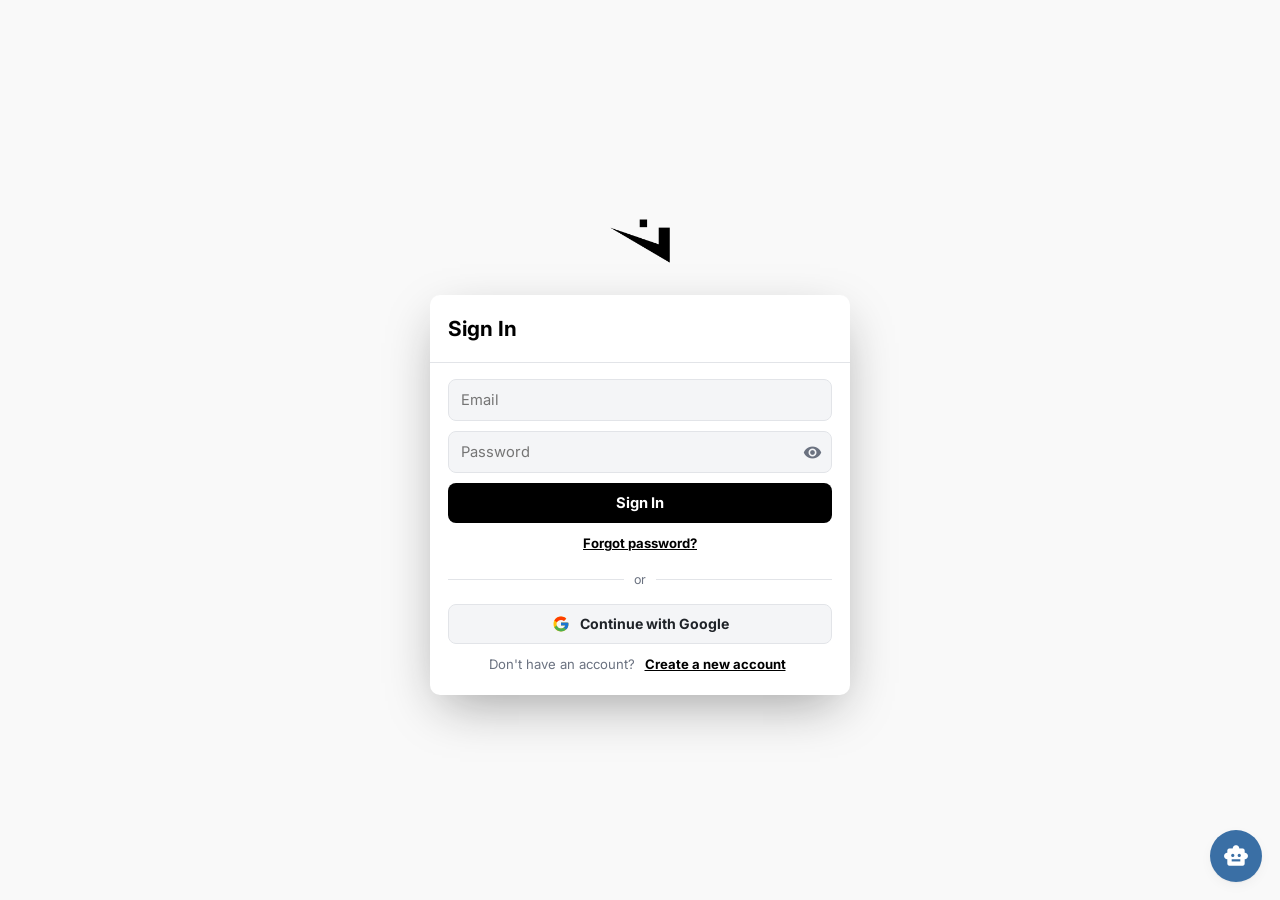
==== commit 2e46254c: "مساعد نظم: شات قواعد محلي عربي/إنجليزي (ملخص/إضافة/مسح/إنجاز/تحديث/تنقل) + عطلة حسب اللغة + قوائم بك" ====
--- a/app/index.html
+++ b/app/index.html
@@ -704,55 +704,58 @@
             ></strong>
             <span data-i18n="modal.recurrence_desc_suffix">تتكرر فيها تلقائيًا كل أسبوع:</span>
           </p>
-          <div class="recurrence-presets" id="recurrencePresets">
-            <button
-              type="button"
-              class="recurrence-preset"
-              data-preset="once"
-              data-i18n="modal.recurrence_once"
-            >
-              مرة واحدة
-            </button>
-            <button
-              type="button"
-              class="recurrence-preset"
-              data-preset="daily"
-              data-i18n="modal.recurrence_all"
-            >
-              كل يوم
-            </button>
-            <button
-              type="button"
-              class="recurrence-preset"
-              data-preset="workdays"
-              data-i18n="modal.recurrence_workdays"
-            >
-              أيام العمل
-            </button>
-            <button
-              type="button"
-              class="recurrence-preset"
-              data-preset="weekend"
-              data-i18n="modal.recurrence_weekend"
-            >
-              العطلة
-            </button>
-          </div>
-          <div class="recurrence-days-grid" id="recurrenceDaysGrid"></div>
-          <div class="recurrence-move-divider"></div>
-          <p class="recurrence-move-label">
-            <span data-i18n="task.move_to">نقل إلى</span>
-          </p>
-          <div class="recurrence-presets recurrence-move-chips">
-            <button type="button" class="recurrence-preset" data-movedays="1">
-              <span data-i18n="task.move_tomorrow">غدًا</span>
-            </button>
-            <button type="button" class="recurrence-preset" data-movedays="2">
-              <span data-i18n="task.move_day_after">بعد غد</span>
-            </button>
-            <button type="button" class="recurrence-preset" id="recurrenceMovePickBtn">
-              <span data-i18n="task.move_pick_date">اختيار يوم...</span>
-            </button>
+          <div class="recurrence-card">
+            <div class="recurrence-segment" id="recurrencePresets" role="group">
+              <button
+                type="button"
+                class="recurrence-preset"
+                data-preset="once"
+                data-i18n="modal.recurrence_once"
+              >
+                مرة واحدة
+              </button>
+              <button
+                type="button"
+                class="recurrence-preset"
+                data-preset="daily"
+                data-i18n="modal.recurrence_all"
+              >
+                كل يوم
+              </button>
+              <button
+                type="button"
+                class="recurrence-preset"
+                data-preset="workdays"
+                data-i18n="modal.recurrence_workdays"
+              >
+                أيام العمل
+              </button>
+              <button
+                type="button"
+                class="recurrence-preset"
+                data-preset="weekend"
+                data-i18n="modal.recurrence_weekend"
+              >
+                العطلة
+              </button>
+            </div>
+            <div class="recurrence-days-grid" id="recurrenceDaysGrid"></div>
+          </div>
+          <div class="recurrence-card">
+            <p class="recurrence-move-label">
+              <span data-i18n="task.move_to">نقل إلى</span>
+            </p>
+            <div class="recurrence-move-chips">
+              <button type="button" class="recurrence-preset" data-movedays="1">
+                <span data-i18n="task.move_tomorrow">غدًا</span>
+              </button>
+              <button type="button" class="recurrence-preset" data-movedays="2">
+                <span data-i18n="task.move_day_after">بعد غد</span>
+              </button>
+              <button type="button" class="recurrence-preset" id="recurrenceMovePickBtn">
+                <span data-i18n="task.move_pick_date">اختيار يوم...</span>
+              </button>
+            </div>
           </div>
           <div class="recurrence-footer">
             <button
@@ -1057,6 +1060,29 @@
       </div>
     </div>
 
+    <!-- مساعد نظم: زر عائم + لوحة شات (قواعد محلية فقط، بلا شبكة) -->
+    <button class="assistant-fab" id="assistantFab" type="button" data-i18n-title="assistant.title" title="مساعد نظم" aria-label="مساعد نظم">
+      <span class="material-icons">smart_toy</span>
+    </button>
+    <div class="modal-overlay assistant-overlay" id="assistantOverlay">
+      <div class="assistant-panel" role="dialog" aria-modal="true" aria-labelledby="assistantTitle">
+        <div class="assistant-head">
+          <span class="material-icons">smart_toy</span>
+          <h2 id="assistantTitle" data-i18n="assistant.title">مساعد نظم</h2>
+          <button class="icon-btn" id="closeAssistantBtn" type="button" data-i18n-title="c.close" title="إغلاق">
+            <span class="material-icons">close</span>
+          </button>
+        </div>
+        <div class="assistant-messages" id="assistantMessages"></div>
+        <div class="assistant-input-row">
+          <input id="assistantInput" type="text" maxlength="200" autocomplete="off" placeholder="اسألني: لخص يومي، أضف مهمة غدًا…" />
+          <button class="assistant-send" id="assistantSendBtn" type="button" data-i18n-aria="assistant.send" aria-label="إرسال">
+            <span class="material-icons">send</span>
+          </button>
+        </div>
+      </div>
+    </div>
+
     <script src="js/vendor/supabase.js" defer></script>
     <script src="js/vendor/chart.umd.min.js" defer></script>
     <script
--- a/app/css/base.css
+++ b/app/css/base.css
@@ -317,6 +317,13 @@
   transform: scaleX(-1);
 }
 
+/* === Day/timeline nav chevrons flip in LTR (prev/next were showing reversed) ===
+   .nav-btn is only ever used for prev/next day chevrons (day, week, stats,
+   smart-lists, timeline), so a class rule is safe and covers them all. */
+html[dir="ltr"] .nav-btn .material-icons {
+  transform: scaleX(-1);
+}
+
 /* === Calendar month name alignment === */
 html[dir="ltr"] .calendar-month-title {
   text-align: center;
--- a/app/css/menus.css
+++ b/app/css/menus.css
@@ -143,15 +143,15 @@
 .recurrence-days-grid {
   display: grid;
   grid-template-columns: repeat(7, 1fr);
-  gap: 6px;
+  gap: 10px;
 }
 .recurrence-day-chip {
   background: transparent;
   border: 1.5px solid var(--paper-line);
   color: var(--ink-soft);
-  border-radius: 12px;
+  border-radius: 14px;
   padding: 12px 2px;
-  min-height: 46px;
+  min-height: 52px;
   font-family: "Inter", "Almarai";
   font-weight: 700;
   font-size: 0.8rem;
@@ -174,25 +174,68 @@
 .recurrence-task-line {
   color: var(--ink-soft);
   font-size: 0.85rem;
-  margin: 0 0 12px;
+  margin: 0 0 16px;
   line-height: 1.7;
 }
-.recurrence-presets {
-  display: flex;
-  gap: 8px;
+/* كارت مجموعة: يفصل التكرار عن النقل بصريًا بدل الفواصل والزحمة */
+.recurrence-card {
+  background: var(--paper);
+  border: 1px solid var(--paper-line);
+  border-radius: 16px;
+  padding: 14px;
+  margin-bottom: 12px;
+}
+/* شريط متصل واحد للبريستات الأربعة (نفس لغة مفاتيح Day/Week في الإحصائيات)
+   بدل 4 حبات مرمية — المفعّل أزرق سادة */
+.recurrence-segment {
+  display: flex;
+  gap: 4px;
+  background: var(--card);
+  border: 1px solid var(--paper-line);
+  border-radius: 14px;
+  padding: 4px;
+  margin-bottom: 12px;
+}
+.recurrence-segment .recurrence-preset {
+  flex: 1 1 0;
+  min-width: 0;
+  background: transparent;
+  border: none;
+  border-radius: 10px;
+  padding: 10px 4px;
+  color: var(--ink-soft);
+  font-family: "Inter", "Almarai";
+  font-weight: 700;
+  font-size: 0.8rem;
+  cursor: pointer;
+  white-space: nowrap;
+  transition:
+    background 0.15s ease,
+    color 0.15s ease;
+}
+.recurrence-segment .recurrence-preset:hover {
+  color: var(--ink);
+}
+.recurrence-segment .recurrence-preset.active {
+  background: var(--pen);
+  color: #fff;
+}
+/* أزرار النقل: حبات مستقلة بحدود (تمييز بصري عن شريط البريستات) */
+.recurrence-move-chips {
+  display: flex;
   flex-wrap: wrap;
-  margin-bottom: 12px;
-}
-.recurrence-preset {
+  gap: 10px;
+}
+.recurrence-move-chips .recurrence-preset {
   flex: 1 1 auto;
-  background: transparent;
+  background: var(--card);
   border: 1.5px solid var(--paper-line);
   color: var(--ink-soft);
   border-radius: 999px;
-  padding: 8px 6px;
+  padding: 12px 8px;
   font-family: "Inter", "Almarai";
   font-weight: 700;
-  font-size: 0.78rem;
+  font-size: 0.82rem;
   cursor: pointer;
   white-space: nowrap;
   transition:
@@ -200,20 +243,15 @@
     color 0.15s ease,
     border-color 0.15s ease;
 }
-.recurrence-preset:hover {
-  border-color: var(--pen);
-  color: var(--ink);
-}
-.recurrence-preset.active {
-  background: var(--pen-soft);
-  border-color: var(--pen);
-  color: var(--pen);
+.recurrence-move-chips .recurrence-preset:hover {
+  border-color: var(--pen);
+  color: var(--ink);
 }
 /* فوتر ثابت: إلغاء + حفظ بعرض متساوٍ */
 .recurrence-footer {
   display: flex;
-  gap: 8px;
-  margin-top: 16px;
+  gap: 12px;
+  margin-top: 20px;
 }
 .recurrence-footer .btn-secondary {
   flex: 1;
@@ -225,18 +263,24 @@
   padding: 12px;
 }
 
+/* أيام الأسبوع بخلفية الكارت للتباين */
+.recurrence-card .recurrence-day-chip {
+  background: var(--card);
+}
+
 /* ===== قسم النقل لمرة واحدة جوه مودال التكرار ===== */
-.recurrence-move-divider {
-  height: 1px;
-  background: var(--paper-line);
-  margin: 18px 0 14px;
-}
 /* عنوان قسم النقل — label صغير هادي */
 .recurrence-move-label {
-  margin: 0 0 10px;
+  margin: 0 0 12px;
   font-size: 0.78rem;
   font-weight: 700;
   color: var(--ink-soft);
+}
+
+@media (max-width: 480px) {
+  .recurrence-card { padding: 12px; }
+  .recurrence-segment .recurrence-preset { font-size: 0.72rem; padding: 10px 2px; }
+  .recurrence-days-grid { gap: 6px; }
 }
 
 /* ===== Task Inline Edit ===== */
--- a/app/css/misc.css
+++ b/app/css/misc.css
@@ -291,3 +291,151 @@
 .timer-panel-title {
   font-family: var(--font-heading);
 }
+
+/* ===== مساعد نظم: زر عائم + لوحة شات (قواعد محلية، بلا شبكة) ===== */
+.assistant-fab {
+  position: fixed;
+  inset-inline-end: 18px;
+  bottom: 18px;
+  z-index: 400;
+  width: 52px;
+  height: 52px;
+  border-radius: 50%;
+  border: none;
+  background: var(--pen);
+  color: #fff;
+  cursor: pointer;
+  display: flex;
+  align-items: center;
+  justify-content: center;
+  box-shadow: var(--shadow);
+  transition: filter 0.15s ease, transform 0.1s ease;
+}
+.assistant-fab:hover { filter: brightness(0.94); }
+.assistant-fab:active { transform: scale(0.94); }
+.assistant-fab .material-icons { font-size: 26px; }
+
+.assistant-overlay { z-index: 401; }
+.assistant-panel {
+  background: var(--card);
+  border: 1px solid var(--paper-line);
+  border-radius: 16px;
+  box-shadow: var(--shadow);
+  width: min(380px, calc(100vw - 32px));
+  max-height: min(560px, calc(100dvh - 120px));
+  display: flex;
+  flex-direction: column;
+  overflow: hidden;
+  position: fixed;
+  inset-inline-end: 18px;
+  bottom: 82px;
+  animation: popupIn 0.18s ease;
+}
+.assistant-head {
+  display: flex;
+  align-items: center;
+  gap: 8px;
+  padding: 12px 14px;
+  border-bottom: 1px solid var(--paper-line);
+  background: var(--card);
+}
+.assistant-head .material-icons { color: var(--pen); font-size: 22px; }
+.assistant-head h2 { font-size: 1rem; margin: 0; flex: 1; }
+.assistant-messages {
+  flex: 1;
+  min-height: 120px;
+  overflow-y: auto;
+  padding: 12px;
+  display: flex;
+  flex-direction: column;
+  gap: 8px;
+  background: var(--paper);
+}
+.assistant-empty { color: var(--ink-soft); font-size: 0.85rem; text-align: center; padding: 16px 8px; }
+.assistant-msg { display: flex; }
+.assistant-msg.user { justify-content: flex-end; }
+.assistant-msg.bot { justify-content: flex-start; }
+.assistant-bubble {
+  max-width: 88%;
+  padding: 9px 12px;
+  border-radius: 14px;
+  font-size: 0.88rem;
+  line-height: 1.6;
+  overflow-wrap: anywhere;
+}
+.assistant-msg.user .assistant-bubble { background: var(--pen); color: #fff; }
+.assistant-msg.bot .assistant-bubble { background: var(--card); border: 1px solid var(--paper-line); color: var(--ink); }
+/* مؤشر "بيكتب…": 3 نقط نابضة بالتتابع */
+.assistant-typing { display: inline-flex; gap: 5px; padding: 12px 14px; }
+.assistant-typing span {
+  width: 7px; height: 7px; border-radius: 50%;
+  background: var(--ink-soft);
+  animation: assistantBlink 1.1s ease-in-out infinite;
+}
+.assistant-typing span:nth-child(2) { animation-delay: 0.18s; }
+.assistant-typing span:nth-child(3) { animation-delay: 0.36s; }
+@keyframes assistantBlink {
+  0%, 100% { opacity: 0.35; transform: translateY(0); }
+  50% { opacity: 1; transform: translateY(-3px); }
+}
+@media (prefers-reduced-motion: reduce) {
+  .assistant-typing span { animation: none; opacity: 0.8; }
+}
+.assistant-actions { display: flex; flex-wrap: wrap; gap: 6px; margin-top: 8px; }
+.assistant-action-btn {
+  border: 1.5px solid var(--pen);
+  background: transparent;
+  color: var(--pen);
+  border-radius: 999px;
+  padding: 6px 14px;
+  font-family: inherit;
+  font-size: 0.8rem;
+  font-weight: 700;
+  cursor: pointer;
+}
+.assistant-action-btn:hover { background: var(--pen-soft); }
+.assistant-input-row {
+  display: flex;
+  gap: 8px;
+  padding: 10px 12px;
+  border-top: 1px solid var(--paper-line);
+  background: var(--card);
+}
+.assistant-input-row input {
+  flex: 1;
+  min-width: 0;
+  border: 1px solid var(--paper-line);
+  border-radius: 10px;
+  padding: 10px 12px;
+  font-family: inherit;
+  font-size: 0.9rem;
+  background: var(--paper);
+  color: var(--ink);
+  outline: none;
+}
+.assistant-input-row input:focus { border-color: var(--pen); }
+.assistant-send {
+  flex: 0 0 42px;
+  width: 42px;
+  height: 42px;
+  border-radius: 10px;
+  border: none;
+  background: var(--pen);
+  color: #fff;
+  cursor: pointer;
+  display: flex;
+  align-items: center;
+  justify-content: center;
+}
+.assistant-send:hover { filter: brightness(0.94); }
+.assistant-send .material-icons { font-size: 20px; }
+html[dir="rtl"] .assistant-send .material-icons { transform: scaleX(-1); }
+
+@media (max-width: 640px) {
+  .assistant-fab { bottom: calc(76px + env(safe-area-inset-bottom)); inset-inline-end: 14px; }
+  .assistant-panel {
+    inset-inline: 12px;
+    bottom: calc(140px + env(safe-area-inset-bottom));
+    width: auto;
+  }
+}
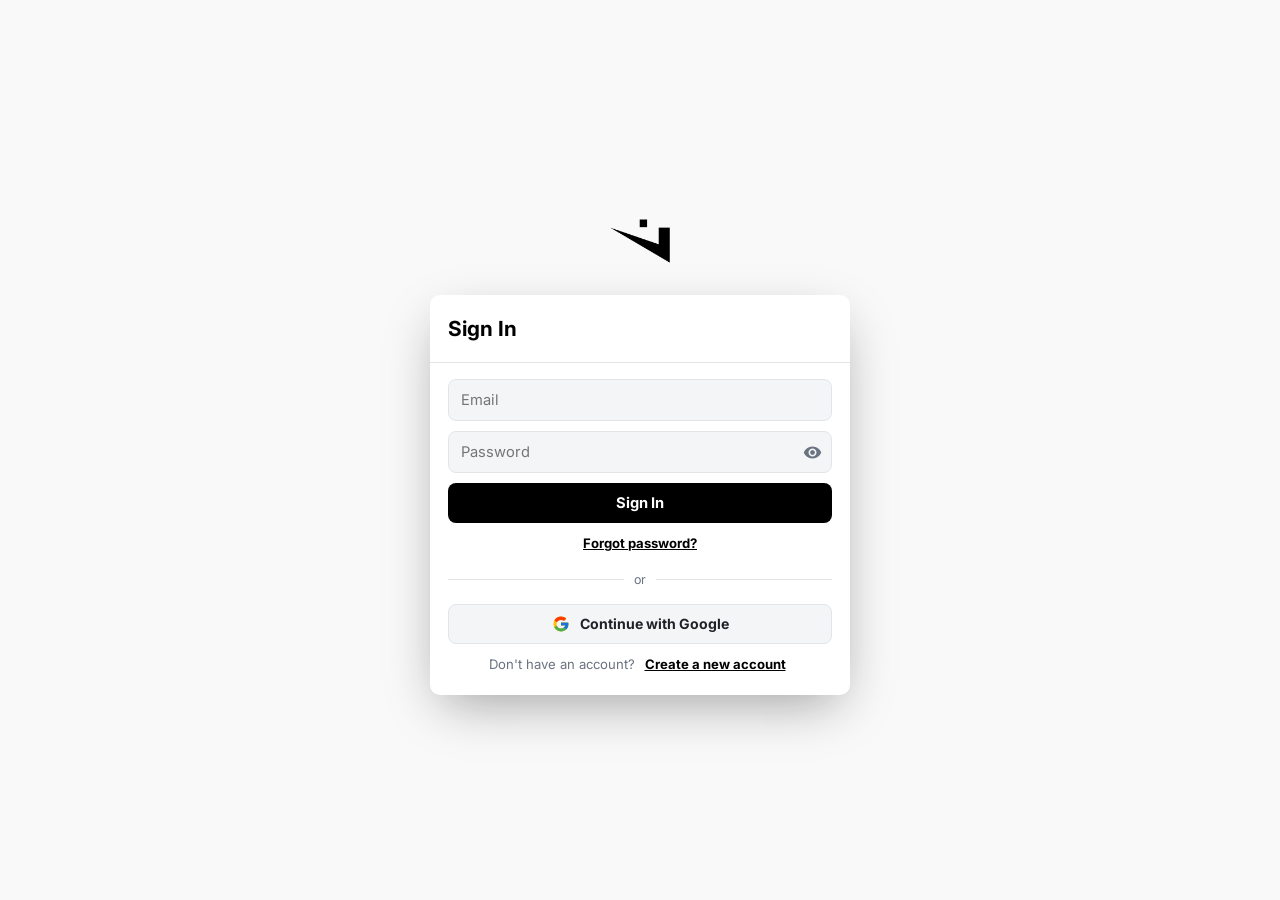
==== commit e193e978: "بنتو extras بالموكات المطابقة + تكرار مخصص + إصلاحات المساعد والصوت والبحث" ====
--- a/app/index.html
+++ b/app/index.html
@@ -709,10 +709,10 @@
               <button
                 type="button"
                 class="recurrence-preset"
-                data-preset="once"
-                data-i18n="modal.recurrence_once"
+                data-preset="custom"
+                data-i18n="modal.recurrence_custom"
               >
-                مرة واحدة
+                مخصص
               </button>
               <button
                 type="button"
@@ -1076,6 +1076,9 @@
         <div class="assistant-messages" id="assistantMessages"></div>
         <div class="assistant-input-row">
           <input id="assistantInput" type="text" maxlength="200" autocomplete="off" placeholder="اسألني: لخص يومي، أضف مهمة غدًا…" />
+          <button class="assistant-mic" id="assistantMicBtn" type="button" data-i18n-aria="voice.listen" aria-label="إدخال صوتي">
+            <svg class="voice-svg" viewBox="0 0 24 24" fill="none" stroke="currentColor" stroke-width="2" stroke-linecap="round" stroke-linejoin="round" aria-hidden="true"><rect x="9" y="3" width="6" height="11" rx="3"/><path d="M5 11a7 7 0 0 0 14 0M12 18v3"/></svg>
+          </button>
           <button class="assistant-send" id="assistantSendBtn" type="button" data-i18n-aria="assistant.send" aria-label="إرسال">
             <span class="material-icons">send</span>
           </button>
--- a/app/css/base.css
+++ b/app/css/base.css
@@ -371,8 +371,8 @@
   right: auto;
 }
 html[dir="ltr"] .bank-search input {
-  padding-left: 16px;
-  padding-right: 40px;
+  padding-left: 40px;
+  padding-right: 16px;
 }
 html[dir="ltr"] .bank-search-clear {
   left: auto;
--- a/app/css/calendar.css
+++ b/app/css/calendar.css
@@ -440,11 +440,24 @@
   width: 100%;
   border: 1px solid var(--paper-line);
   border-radius: 10px;
-  padding: 14px 16px 14px 40px;
+  padding: 14px 40px 14px 16px;
   font-family: inherit;
   font-size: 0.92rem;
   background: var(--paper);
   color: var(--ink);
+}
+/* عدسة البحث جوّه الحقل في بدايته (يمين في العربي) — كانت بلا تموضع فتظهر ملزوقة من بره */
+.bank-search-icon {
+  position: absolute;
+  right: 12px;
+  left: auto;
+  color: var(--ink-soft);
+  pointer-events: none;
+  display: flex;
+  align-items: center;
+}
+.bank-search-icon .material-icons {
+  font-size: 20px;
 }
 .bank-search input:focus {
   border-color: var(--pen);
--- a/app/css/misc.css
+++ b/app/css/misc.css
@@ -396,40 +396,85 @@
 .assistant-action-btn:hover { background: var(--pen-soft); }
 .assistant-input-row {
   display: flex;
-  gap: 8px;
-  padding: 10px 12px;
-  border-top: 1px solid var(--paper-line);
-  background: var(--card);
-}
+  align-items: center;
+  gap: 4px;
+  margin: 10px 12px 12px;
+  background: var(--paper);
+  border: 1px solid var(--paper-line);
+  border-radius: 12px;
+  padding: 5px;
+  transition: border-color 0.12s ease;
+}
+.assistant-input-row:focus-within { border-color: var(--pen); }
 .assistant-input-row input {
   flex: 1;
   min-width: 0;
-  border: 1px solid var(--paper-line);
-  border-radius: 10px;
-  padding: 10px 12px;
+  border: none;
+  background: transparent;
+  border-radius: 8px;
+  padding: 10px 8px;
   font-family: inherit;
   font-size: 0.9rem;
-  background: var(--paper);
   color: var(--ink);
   outline: none;
 }
-.assistant-input-row input:focus { border-color: var(--pen); }
 .assistant-send {
   flex: 0 0 42px;
   width: 42px;
   height: 42px;
   border-radius: 10px;
   border: none;
-  background: var(--pen);
-  color: #fff;
-  cursor: pointer;
-  display: flex;
-  align-items: center;
-  justify-content: center;
-}
-.assistant-send:hover { filter: brightness(0.94); }
+  background: transparent;
+  color: var(--pen);
+  cursor: pointer;
+  display: flex;
+  align-items: center;
+  justify-content: center;
+  transition: background 0.15s ease;
+}
+.assistant-send:hover { background: var(--pen-soft); }
 .assistant-send .material-icons { font-size: 20px; }
 html[dir="rtl"] .assistant-send .material-icons { transform: scaleX(-1); }
+
+/* ===== الإدخال الصوتي: زر الميك + نبض التسجيل ===== */
+/* نفس ستايل زرار الإضافة (+): شفاف بأيقونة بلون الثيم، بلا خلفية */
+.add-btn.add-voice-btn {
+  background: transparent;
+  border: none;
+  color: var(--pen);
+  width: 36px;
+  height: 36px;
+  flex: 0 0 36px;
+}
+.add-btn.add-voice-btn:hover {
+  background: var(--pen-soft);
+  filter: none;
+}
+.add-voice-btn.listening { background: var(--missed-soft); color: var(--missed); animation: voicePulse 1.2s ease-in-out infinite; }
+.add-voice-btn .voice-svg { width: 22px; height: 22px; }
+.assistant-mic {
+  flex: 0 0 42px;
+  width: 42px; height: 42px;
+  border-radius: 10px;
+  border: none;
+  background: transparent;
+  color: var(--pen);
+  cursor: pointer;
+  display: flex;
+  align-items: center;
+  justify-content: center;
+  transition: background 0.15s ease;
+}
+.assistant-mic:hover { background: var(--pen-soft); }
+.assistant-mic .voice-svg { width: 22px; height: 22px; }
+.assistant-mic.listening { background: var(--missed-soft); color: var(--missed); animation: voicePulse 1.2s ease-in-out infinite; }
+@keyframes voicePulse {
+  0%, 100% { box-shadow: 0 0 0 0 rgba(197, 56, 46, 0.35); }
+  50% { box-shadow: 0 0 0 7px rgba(197, 56, 46, 0); }
+}
+@media (prefers-reduced-motion: reduce) {
+  .add-voice-btn.listening, .assistant-mic.listening { animation: none; }
+}
 
 @media (max-width: 640px) {
   .assistant-fab { bottom: calc(76px + env(safe-area-inset-bottom)); inset-inline-end: 14px; }
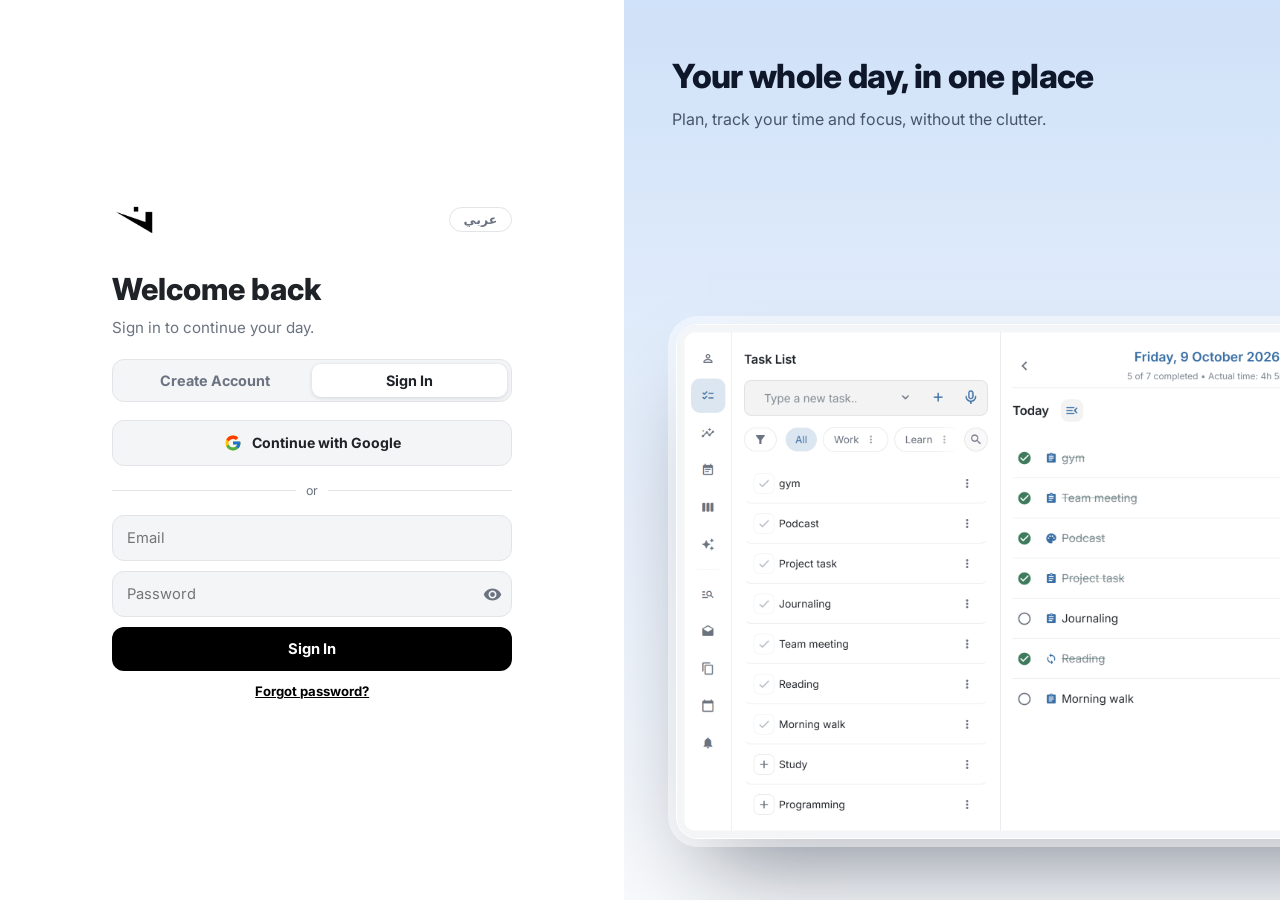
==== commit c4a03596: "بوابة الدخول كاملة الشاشة: تبويبات ولغة وقوة كلمة المرور ومعاينة حية" ====
--- a/app/index.html
+++ b/app/index.html
@@ -566,15 +566,28 @@
     <!-- Modal الحساب: ربط الحساب المجهول بإيميل/باسورد أو تسجيل الدخول -->
     <div class="modal-overlay" id="accountOverlay">
       <img src="img/nazzam-logo.png" alt="نظّم" class="modal-top-logo" width="72" height="72" />
-      <div class="modal-card" style="max-width: 420px">
-        <div class="modal-header">
-          <h2 id="accountModalTitle" data-i18n="modal.account">الحساب</h2>
-          <button class="icon-btn" id="closeAccountBtn" title="إغلاق" data-i18n-title="c.close">
-            <span class="material-icons">close</span>
-          </button>
-        </div>
-        <div class="modal-body" id="accountBody"></div>
-        <div id="turnstileContainer"></div>
+      <div class="modal-card gate-card">
+        <div class="gate-formcol">
+          <div class="gate-topbar">
+            <button class="gate-brand" id="gateBrandBtn" type="button" aria-label="نظّم">
+              <img src="img/nazzam-logo.png" alt="" width="44" height="44" />
+            </button>
+            <button class="gate-lang" id="gateLangBtn" type="button">EN</button>
+          </div>
+          <div class="modal-header">
+            <h2 id="accountModalTitle" data-i18n="modal.account">الحساب</h2>
+            <button class="icon-btn" id="closeAccountBtn" title="إغلاق" data-i18n-title="c.close">
+              <span class="material-icons">close</span>
+            </button>
+          </div>
+          <div class="modal-body" id="accountBody"></div>
+          <div id="turnstileContainer"></div>
+        </div>
+        <div class="gate-preview" aria-hidden="true">
+          <h2 class="gate-visual-title" data-i18n="auth.gate_v_title">يومك كله في مكان واحد</h2>
+          <p class="gate-visual-sub" data-i18n="auth.gate_v_sub">خطّط، تتبّع وقتك، وركّز، بلا تعقيد.</p>
+          <img class="gate-shot" src="img/shots/app.png" alt="" decoding="async" />
+        </div>
       </div>
     </div>
 
@@ -992,71 +1005,29 @@
       </div>
     </div>
 
-<!-- Modal الترحيبي: جولة تعريفية احترافية (5 محطات) بموكابات حقيقية من داخل الموقع -->
+<!-- Modal الترحيبي: جولة تعريفية تفاعلية (نص + لوحة عرض حية تُبنى من JS) -->
     <div class="modal-overlay onboarding-overlay" id="onboardingOverlay">
-      <div class="modal-card onboarding-card" style="max-width: 460px">
-        <div class="modal-header">
-          <h2 data-i18n="onboard.welcome">أهلاً بك في نظّم</h2>
-          <button class="icon-btn" id="closeOnboardingBtn" title="إغلاق" data-i18n-title="c.close">
-            <span class="material-icons">close</span>
-          </button>
-        </div>
-        <div class="modal-body onboarding-body">
-          <span class="step-kicker" id="onboardingStepKicker">1/5</span>
-          <div class="onboarding-step active" data-step="0">
-            <div class="onboarding-icon"><span class="material-icons">list_alt</span></div>
-            <h3 class="onboarding-step-title" data-i18n="onboard.add_title">كل مهامك في القائمة</h3>
-            <div class="onboard-features">
-              <div class="onboard-feature"><span class="material-icons">edit</span><span data-i18n="onboard.add_f1">كتابة سريعة</span></div>
-              <div class="onboard-feature"><span class="material-icons">sell</span><span data-i18n="onboard.add_f2">تصنيف بالنوع</span></div>
-              <div class="onboard-feature"><span class="material-icons">repeat</span><span data-i18n="onboard.add_f3">عادات متكررة</span></div>
-            </div>
-          </div>
-          <div class="onboarding-step" data-step="1">
-            <div class="onboarding-icon"><span class="material-icons">calendar_view_week</span></div>
-            <h3 class="onboarding-step-title" data-i18n="onboard.plan_title">خطط يومك في الجدول الزمني</h3>
-            <div class="onboard-features">
-              <div class="onboard-feature"><span class="material-icons">schedule</span><span data-i18n="onboard.plan_f1">وقت ومدة</span></div>
-              <div class="onboard-feature"><span class="material-icons">calendar_month</span><span data-i18n="onboard.plan_f2">عرض الأسبوع</span></div>
-              <div class="onboard-feature"><span class="material-icons">drag_indicator</span><span data-i18n="onboard.plan_f3">سحب بين الأيام</span></div>
-            </div>
-          </div>
-          <div class="onboarding-step" data-step="2">
-            <div class="onboarding-icon"><span class="material-icons">timer</span></div>
-            <h3 class="onboarding-step-title" data-i18n="onboard.focus_title">ركّز وابدأ التنفيذ</h3>
-            <div class="onboard-features">
-              <div class="onboard-feature"><span class="material-icons">timer</span><span data-i18n="onboard.focus_f1">مؤقت بضغطة</span></div>
-              <div class="onboard-feature"><span class="material-icons">history</span><span data-i18n="onboard.focus_f2">تسجيل تلقائي</span></div>
-              <div class="onboard-feature"><span class="material-icons">center_focus_strong</span><span data-i18n="onboard.focus_f3">وضع التركيز</span></div>
-            </div>
-          </div>
-          <div class="onboarding-step" data-step="3">
-            <div class="onboarding-icon"><span class="material-icons">insights</span></div>
-            <h3 class="onboarding-step-title" data-i18n="onboard.grow_title">تطوّرك تحت عينك</h3>
-            <div class="onboard-features">
-              <div class="onboard-feature"><span class="material-icons">grid_on</span><span data-i18n="onboard.grow_f1">خريطة الالتزام</span></div>
-              <div class="onboard-feature"><span class="material-icons">local_fire_department</span><span data-i18n="onboard.grow_f2">سلسلة الالتزام</span></div>
-              <div class="onboard-feature"><span class="material-icons">pie_chart</span><span data-i18n="onboard.grow_f3">إحصائيات الوقت</span></div>
-            </div>
-          </div>
-          <div class="onboarding-step" data-step="4">
-            <div class="onboarding-icon"><span class="material-icons">flag</span></div>
-            <h3 class="onboarding-step-title" data-i18n="onboard.goal_title">ابدأ بخطوة جاهزة</h3>
-            <div class="goal-chips" id="onboardingGoals"></div>
-          </div>
-          <div class="onboarding-step" data-step="5">
-            <div class="onboarding-icon"><span class="material-icons">rocket_launch</span></div>
-            <span class="ob-trial-badge"><span class="material-icons">workspace_premium</span><span data-i18n="onboard.trial_title">كل شيء جاهز — ابدأ</span></span>
-            <p class="onboarding-step-sub" id="onboardingTrialText"></p>
-          </div>
-        </div>
-        <div class="onboarding-progress" aria-hidden="true"><span id="onboardingProgressFill"></span></div>
-        <div class="onboarding-footer">
-          <button class="onboarding-skip-btn" id="onboardingSkipBtn" type="button" data-i18n="onboard.skip">تخطي</button>
-          <button class="onboarding-next-btn" id="onboardingNextBtn" type="button">
-            <span id="onboardingNextLabel" data-i18n="onboard.next">التالي</span>
-          </button>
-        </div>
+      <div class="modal-card ob-modal" role="dialog" aria-modal="true" aria-labelledby="obTitle">
+        <div class="ob-txt">
+          <div class="ob-top">
+            <span id="obCount"></span>
+            <button class="ob-skip" id="closeOnboardingBtn" type="button" data-i18n="tour.skip">تخطَّ الجولة</button>
+          </div>
+          <div class="ob-seg" id="obBar" aria-hidden="true"></div>
+          <div class="ob-copy" id="obCopy">
+            <h2 id="obTitle"></h2>
+            <p class="ob-sub" id="obSub"></p>
+            <ul class="ob-pts" id="obPts"></ul>
+          </div>
+          <div class="ob-foot">
+            <button class="ob-prev" id="obPrev" type="button" data-i18n="tour.back">السابق</button>
+            <button class="ob-next" id="onboardingNextBtn" type="button">
+              <span id="onboardingNextLabel" data-i18n="tour.next">التالي</span>
+            </button>
+          </div>
+          <div class="ob-keys"><span data-i18n="onboard.keys_nav">التنقّل: ← →</span><span data-i18n="onboard.keys_skip">للتخطّي: Esc</span></div>
+        </div>
+        <div class="ob-vis"><div class="ob-stage" id="obStage"></div></div>
       </div>
     </div>
 
@@ -1086,6 +1057,24 @@
       </div>
     </div>
 
+    <!-- المؤقتات: زر عائم + نافذة منبثقة بنمط المساعد (بدل عمود المؤقتات) -->
+    <button class="assistant-fab timer-fab" id="timerFab" type="button" data-i18n-title="timer.panel_title" title="المؤقتات" aria-label="المؤقتات">
+      <span class="material-icons">timer</span>
+    </button>
+    <div class="modal-overlay assistant-overlay" id="timerOverlay">
+      <div class="assistant-panel timer-panel" role="dialog" aria-modal="true" aria-labelledby="timerPanelTitle">
+        <div class="assistant-head">
+          <span class="material-icons">timer</span>
+          <h2 id="timerPanelTitle" data-i18n="timer.panel_title">المؤقتات</h2>
+          <button class="icon-btn" id="closeTimerBtn" type="button" data-i18n-title="c.close" title="إغلاق">
+            <span class="material-icons">close</span>
+          </button>
+        </div>
+        <div class="timer-panel-body" id="timerPopupBody">
+        </div>
+      </div>
+    </div>
+
     <script src="js/vendor/supabase.js" defer></script>
     <script src="js/vendor/chart.umd.min.js" defer></script>
     <script
--- a/app/css/base.css
+++ b/app/css/base.css
@@ -59,8 +59,8 @@
 
 /* ===== Dark Mode Variables & Overrides ===== */
 .dark-mode {
-  --paper: #15171a;
-  --paper-line: #2b2e34;
+  --paper: #0a0a0a;
+  --paper-line: rgba(255,255,255,0.08);
   --ink: #e8eaee;
   --ink-soft: #9aa1ab;
   --pen: #6b9fc8;
@@ -69,9 +69,9 @@
   --done-soft: #1a3024;
   --missed: #ff6b5e;
   --missed-soft: #3a1c1c;
-  --card: #1e2025;
-  --popup: #272a30;
-  --popup-border: #3a3e45;
+  --card: #111111;
+  --popup: #161616;
+  --popup-border: rgba(255,255,255,0.14);
   /* نسخ فاتحة من ألوان المهام عشان التباين على الخلفية الداكنة */
   --task-c0: #6b9fc8;
   --task-c1: #5ba6a0;
@@ -111,6 +111,11 @@
 .dark-mode .wrap {
   background: var(--paper);
 }
+/* الفاتح: الـ wrap شفاف مثل الداكن — لتبرز الكروت البيضاء على رمادي الصفحة */
+body:not(.dark-mode) .wrap {
+  background: transparent;
+  box-shadow: none;
+}
 
 * {
   box-sizing: border-box;
@@ -145,8 +150,6 @@
   padding: 0;
 }
 body {
-  background: radial-gradient(var(--paper-line) 1px, transparent 1px);
-  background-size: 22px 22px;
   background-color: var(--paper);
   font-family: "Inter", "Almarai", sans-serif;
   line-height: 1.7;
--- a/app/css/calendar.css
+++ b/app/css/calendar.css
@@ -292,10 +292,19 @@
 .bank-toggle-arrow.open {
   transform: rotate(180deg);
 }
+/* الموبايل والأجهزة المتوسطة: عنوان البنك المطوي/المفتوح بحشو مدمج */
+@media (max-width: 899px) {
+  .bank-toggle {
+    padding: 10px 12px;
+  }
+  .bank-wrap:not(:has(.bank-content)) .bank-toggle {
+    padding-bottom: 6px;
+  }
+}
 .bank-content {
   margin: 0;
   padding: 0 16px 16px;
-  border-top: 1px solid var(--paper-line);
+  border-top: none;
   padding-top: 14px;
   transform-origin: top;
 }
@@ -446,11 +455,10 @@
   background: var(--paper);
   color: var(--ink);
 }
-/* عدسة البحث جوّه الحقل في بدايته (يمين في العربي) — كانت بلا تموضع فتظهر ملزوقة من بره */
+/* عدسة البحث جوّه الحقل في بدايته — منطقية الاتجاه لكلا اللغتين */
 .bank-search-icon {
   position: absolute;
-  right: 12px;
-  left: auto;
+  inset-inline-start: 12px;
   color: var(--ink-soft);
   pointer-events: none;
   display: flex;
--- a/app/css/components.css
+++ b/app/css/components.css
@@ -178,17 +178,22 @@
   text-decoration: line-through;
   color: var(--missed);
 }
-.task-row.priority-high {
-  border: 1px solid var(--missed);
-}
-.task-row.priority-medium {
-  border: 1px solid #d98c15;
-}
-.task-row.priority-low {
-  border: 1px solid var(--done);
-}
-.dark-mode .task-row.priority-medium {
-  border-color: #f0ab2e;
+/* لون الأولوية على إطار دائرة الاختبار فقط (لا على صف المهمة كلها)،
+   ويُستثنى المكتمل/الفائت عشان يفضل لون الإنجاز/الفوات */
+.task-row.priority-high:not(.done):not(.missed) .task-check {
+  color: var(--missed);
+}
+.task-row.priority-medium:not(.done):not(.missed) .task-check {
+  color: #d98c15;
+}
+.task-row.priority-low:not(.done):not(.missed) .task-check {
+  color: var(--done);
+}
+.dark-mode .task-row.priority-medium:not(.done):not(.missed) .task-check {
+  color: #f0ab2e;
+}
+.task-row.priority-high:not(.done):not(.missed) .task-check:hover {
+  background: var(--missed-soft);
 }
 .hours-input {
   width: 130px;
@@ -1302,8 +1307,10 @@
 .custom-select-menu {
   position: absolute;
   top: calc(100% + 6px);
-  right: 0;
-  left: 0;
+  inset-inline-start: 0;
+  min-width: 100%;
+  width: max-content;
+  max-width: min(220px, 70vw);
   background: var(--popup);
   border: 1px solid var(--popup-border);
   border-radius: 10px;
@@ -1330,6 +1337,9 @@
   font-size: 0.88rem;
   cursor: pointer;
   color: var(--ink);
+  white-space: nowrap;
+  overflow: hidden;
+  text-overflow: ellipsis;
 }
 .custom-select-option:hover {
   background: var(--paper);
@@ -1460,6 +1470,13 @@
   background: var(--paper);
   color: var(--ink);
 }
+
+/* صف تحرير البنك بسطر واحد مدمج — بلا التفاف ولا نمو يحرك السكرول */
+.keyword-row.editing { flex-wrap: nowrap; min-height: 0; }
+.keyword-row.editing .edit-input { flex: 1 1 auto; min-width: 0; }
+.keyword-row.editing .custom-select { flex: 0 1 96px; min-width: 0; max-width: 120px; }
+.keyword-row.editing .custom-select-trigger { padding: 7px 8px; font-size: 0.85rem; }
+.keyword-row.editing .icon-btn { flex: 0 0 auto; }
 
 .empty-state {
   display: flex;
--- a/app/css/layout.css
+++ b/app/css/layout.css
@@ -202,6 +202,7 @@
   display: flex;
   flex-direction: column;
   gap: 10px;
+  position: relative;
   animation: timerFadeIn 0.25s ease;
   transition:
     border-color 0.2s ease,
@@ -256,28 +257,6 @@
   border-color: var(--pen);
   box-shadow: 0 0 0 3px var(--pen-soft);
 }
-.timer-status-dot {
-  width: 8px;
-  height: 8px;
-  border-radius: 50%;
-  background: var(--ink-soft);
-  flex: 0 0 auto;
-}
-.timer-item.running .timer-status-dot {
-  background: var(--done);
-  animation: timerPulse 1.4s ease-in-out infinite;
-}
-@keyframes timerPulse {
-  0%,
-  100% {
-    opacity: 1;
-    box-shadow: 0 0 0 0 rgba(46, 125, 50, 0.35);
-  }
-  50% {
-    opacity: 0.6;
-    box-shadow: 0 0 0 5px rgba(46, 125, 50, 0);
-  }
-}
 .timer-item-bottom {
   display: flex;
   align-items: center;
@@ -293,6 +272,80 @@
   letter-spacing: 0.5px;
   direction: ltr;
 }
+/* شريط تقدم هدف المؤقت (المؤقتات المرتبطة بمهمة لها هدف) — تحت الوقت والأزرار */
+.timer-progress-row {
+  display: flex;
+  align-items: center;
+  gap: 8px;
+}
+.timer-progress {
+  flex: 1;
+  min-width: 0;
+  height: 5px;
+  border-radius: 999px;
+  background: var(--pen-soft);
+  overflow: hidden;
+}
+.timer-progress-pct {
+  flex-shrink: 0;
+  font-size: 0.72rem;
+  font-weight: 700;
+  color: var(--ink-soft);
+  font-variant-numeric: tabular-nums;
+}
+.timer-progress-fill {
+  display: block;
+  height: 100%;
+  width: 0;
+  border-radius: inherit;
+  background: var(--pen);
+  transition: width 0.6s linear;
+}
+.timer-item.countdown-ended .timer-progress-fill {
+  background: var(--done);
+}
+/* قائمة المزيد للمؤقت (إعادة/حذف) — عائمة فوق البطاقة */
+.timer-more-dropdown {
+  position: absolute;
+  top: 46px;
+  inset-inline-end: 10px;
+  z-index: 50;
+  background: var(--popup);
+  border: 1px solid var(--popup-border);
+  border-radius: 12px;
+  box-shadow: var(--shadow-hover);
+  padding: 6px;
+  display: flex;
+  flex-direction: column;
+  gap: 2px;
+}
+.timer-more-item {
+  display: flex;
+  align-items: center;
+  gap: 10px;
+  width: 100%;
+  padding: 9px 10px;
+  background: none;
+  border: 0;
+  border-radius: 8px;
+  color: var(--ink);
+  font-family: inherit;
+  font-size: 0.82rem;
+  font-weight: 600;
+  text-align: start;
+  white-space: nowrap;
+  cursor: pointer;
+}
+.timer-more-item:hover {
+  background: var(--pen-soft);
+}
+.timer-more-item .material-icons {
+  font-size: 19px;
+  color: var(--pen);
+}
+.timer-more-item.danger .material-icons {
+  color: var(--missed);
+}
 .timer-controls {
   display: flex;
   gap: 6px;
@@ -312,6 +365,15 @@
 }
 .timer-btn:active {
   transform: scale(0.92);
+}
+/* زر المزيد بلا خلفية — أيقونة بلون أزرار المزيد في باقي التطبيق */
+.timer-btn.timer-more-btn {
+  background: none;
+  color: var(--ink-soft);
+}
+.timer-btn.timer-more-btn:hover {
+  background: var(--paper);
+  color: var(--ink);
 }
 .timer-btn .material-icons {
   font-size: 19px;
@@ -477,9 +539,9 @@
 .side-nav-btn:active {
   transform: scale(0.92);
 }
-/* النشط ستايل TickTick: الأيقونة ملونة فقط من غير خلفية */
+/* النشط موحد في الوضعين: خلفية الثيم الخافتة وأيقونة بلون الثيم */
 .side-nav-btn.active {
-  background: transparent;
+  background: var(--pen-soft);
   color: var(--pen);
   box-shadow: none;
 }
@@ -781,7 +843,8 @@
     min-height: 0;
   }
   body.list-scroll .main-layout {
-    min-height: 0;
+    flex:1 1 auto;
+    min-height:0;
   }
   body.list-scroll .main-col {
     min-height: 0;
@@ -843,3 +906,664 @@
   }
 }
 
+/* ============================================================
+   توحيد الارتفاع للوضعين (قائمة ورقائق): سلسلة flex واحدة تملأ
+   الشاشة بدقة على العريض — بلا قياس JS وبلا اختلاف بين الوضعين.
+   اللوح نفسه بحجم المحتوى دائمًا (radius ظاهر)، والقوائم وحدها
+   تسكرول داخليًا. لا شيء هنا يخص الموبايل (مقفول ≥900px).
+   التقييد مشروط بوجود التقسيم في الـ DOM مباشرة (:has) — مصدر
+   حقيقة واحد بلا مزامنة JS.
+   ============================================================ */
+@media (min-width: 900px){
+  body:has(#content .day-split) .wrap{ height:calc(100dvh - 24px); overflow:hidden; }
+  body:has(#content .day-split) .app-shell{ min-height:0; }
+  body:has(#content .day-split) .app-main{ min-height:0; }
+  body:has(#content .day-split) .main-layout{ flex:1 1 auto; min-height:0; }
+  body:has(#content .day-split) .main-col{ min-height:0; display:flex; flex-direction:column; }
+  body:has(#content .day-split) #content{ flex:1; min-height:0; display:flex; flex-direction:column; overflow:hidden; }
+  body:has(#content .day-split) .day-view{ flex:1; min-height:0; display:flex; flex-direction:column; overflow:hidden; }
+  body:has(#content .day-split) .day-split{ flex:1 1 auto; min-height:0; align-items:stretch; }
+  body:has(#content .day-split) .day-split-day,
+  body:has(#content .day-split) .day-split-bank.bank-wrap{ display:flex; flex-direction:column; min-height:0; }
+  body:has(#content .day-split) .day-split-bank .bank-content{ display:flex; flex-direction:column; flex:1 1 auto; min-height:0; }
+  body:has(#content .day-split) .day-split-bank .keyword-list,
+  body:has(#content .day-split) .task-list.view-list{
+    flex:1 1 auto; min-height:0; overflow-y:auto;
+    overscroll-behavior:contain; -webkit-overflow-scrolling:touch;
+  }
+  /* وضع الرقائق بحجم محتواه الطبيعي (بلا تمدد لأسطر الالتفاف) */
+  body:has(#content .day-split) .task-list:not(.view-list){
+    flex:none; align-content:flex-start;
+  }
+}
+
+/* ============================================================
+   تجريبي قابل للعكس (commit واحد): تقسيم القائمة واليوم جنبًا إلى
+   جنب من 900px فأعلى (تحتها مكدس كالموبايل) + زر طي القائمة جانبًا
+   + مقبض سحب للتحكم في عرض العمودين (محفوظ محليًا).
+   القائمة أولًا في الـ DOM = جهة البداية (يمين في العربية).
+   للتراجع الكامل: احذف هذا القسم وحده — لا شيء غيره يعتمد عليه.
+   ملاحظة: ممنوع dotted/dashed هنا (قرار المشروع) — كل الحدود solid.
+   ============================================================ */
+/* زر القائمة بجانب Today يعمل على كل الشاشات (طي/إظهار) */
+
+@media (min-width: 900px){
+  /* إلصاق العمود الأوسط بكل الحواف (وضع اليوم فقط — باقي الصفحات
+     بحشوها الطبيعي، والموبايل بقواعده الخاصة) */
+  body.is-day-view .main-col{ padding:0 12px; }
+  /* عمودان ملتصقان بطول الشاشة: القائمة جهة البداية واليوم بعدها مباشرة.
+     شبكة صريحة (بدل flex) — القائمة الجانبية مقيدة بين 360px حد أدنى
+     و420px حد أقصى حتى تبقى الأولوية لمهام اليوم: تتسع مع السحب حتى 420px فقط ولا تتجاوزها */
+  .day-split{ display:grid; grid-template-columns:max(min(var(--bank-w, 32%), 420px), 360px) 12px minmax(0, 1fr); align-items:start; }
+  .day-split-bank{ min-width:0; max-width:none; }
+  /* لوح القائمة شفاف بلا خلفية (ملتصق على الخلفية مباشرة) */
+  .day-split-bank.bank-wrap{ background:transparent; border-radius:0; box-shadow:none; border-inline-end:1px solid var(--paper-line); }
+  /* مهام القائمة صفوف بطول العرض بدل الرقائق */
+  .day-split-bank .keyword-list{ flex-direction:column; flex-wrap:nowrap; align-items:stretch; gap:0; }
+  .day-split-bank .keyword-row{
+    flex:0 0 auto; width:100%;
+    min-height:54px; padding:10px 12px;
+    background:transparent;
+    border:1px solid transparent; border-bottom-color:var(--rowline); border-radius:10px;
+    box-shadow:none;
+  }
+  .day-split-bank .keyword-row:last-child{ border-bottom-color:transparent; }
+  .day-split-bank .keyword-row:hover{ background:var(--lift-2); border-color:transparent; }
+  /* إخفاء سهم الطي لأعلى — الطي الجانبي وحده هو المتاح */
+  .day-split-bank .bank-toggle-arrow{ display:none; }
+  /* عنوان البنك ثابت على سطح المكتب — الطي للجوال فقط */
+  .day-split-bank .bank-toggle{ cursor:default; pointer-events:none; background:transparent; }
+  .day-split-day{ flex:1 1 0; min-width:0; padding:0; }
+  /* رؤوس عمود اليوم: شفافة تمامًا (نفس خلفية العمود) بلا فواصل بينها —
+     التاريخ والعداد فوق، و"اليوم" والأيقونات تحتهما بمسافة 4px، وخط
+     شعري واحد أسفل الكتلة كلها. المجموع ≈116px = هيدر القائمة (56)
+     + حقل الإضافة (48) + الهامش (12) في الجهة المقابلة */
+  .day-split-day .date-nav{ margin:0; border-bottom:none; padding-bottom:2px; }
+  .day-split-day .section-title{ margin:4px 0 0; border-top:1px solid var(--v-line); border-bottom:none; padding-bottom:8px; }
+  /* زر القائمة ملاصق لكلمة Today نفسها */
+  .section-title .day-bank-toggle{
+    display:inline-flex; margin-inline-start:8px; margin-inline-end:auto;
+  }
+  /* خط فاصل واضح بطول العمودين — هو نفسه مقبض السحب */
+  .day-split-divider{
+    flex:0 0 1px; align-self:stretch; cursor:col-resize; touch-action:none;
+    display:block; background:var(--paper-line); border:none; padding:0;
+  }
+  .day-split-divider span{ display:none; }
+  .day-split-divider:hover{ background:var(--pen); }
+  /* الطي من زر Today وحده: إخفاء البنك والمقبض، ويمتد اليوم وحده بطول الشاشة */
+  body.bank-side-collapsed .day-split{ grid-template-columns:minmax(0, 1fr); grid-template-rows:minmax(0, 1fr); }
+}
+/* رؤوس اليوم شفافة ومدمجة على كل الشاشات — لا صناديق منفصلة */
+.day-split-day .date-nav,
+.day-split-day .section-title{
+  background:transparent; border-radius:0; box-shadow:none;
+}
+/* الإخفاء الكامل للبنك والمقبض على المكدس الصغير فقط (<900px) */
+@media (max-width: 899px){
+  body.bank-side-collapsed .day-split .day-split-bank.bank-wrap,
+  body.bank-side-collapsed .day-split .day-split-divider{ display:none; }
+}
+
+/* تحت 900px (تلفون وأجهزة متوسطة): إلغاء تغليف الأعمدة (display:contents) ليبقى ترتيب الموبايل
+   الأصلي — شريط التاريخ وزر العودة لليوم فوق القائمة كما كان تمامًا */
+@media (max-width: 899px){
+  .day-view{ display:flex; flex-direction:column; }
+  .day-split, .day-split-day{ display:contents; }
+  .day-split .date-nav{ order:-1; }
+  .day-split .today-btn{ order:-1; }
+  /* زر الطي الجانبي بلا معنى في العرض المكدس — مخفي */
+  .section-title .day-bank-toggle{ display:none; }
+  /* سكرول قائمة البنك داخل الكارت فقط بسقف ارتفاع — بدل تمدد الصفحة كلها */
+  .day-split-bank .keyword-list{
+    max-height:320px;
+    overflow-y:auto;
+    overscroll-behavior:contain;
+    -webkit-overflow-scrolling:touch;
+  }
+  /* نفس الكلام لمهام اليوم: سكرول داخلي بسقف داخل الكارت */
+  .day-split-day .task-list{
+    max-height:320px;
+    overflow-y:auto;
+    overscroll-behavior:contain;
+    -webkit-overflow-scrolling:touch;
+  }
+}
+
+/* خط فاصل فوق صف Today يفصله عما فوقه (كل الشاشات والوضعين) */
+.day-split-day .section-title{ border-top:1px solid var(--v-line); }
+
+/* متغيرات محايدة للوضع الفاتح (الدارك يجاوبها أعلاه) — للهيكل المشترك */
+:root{
+  --r-sm: 6px;
+  --r-md: 10px;
+  --r-lg: 16px;
+  --rowline: rgba(15, 18, 22, 0.07);
+  --hair: rgba(15, 18, 22, 0.09);
+  --ink-faint: #868e98;
+  --lift-1: rgba(15, 18, 22, 0.025);
+  --lift-2: rgba(15, 18, 22, 0.05);
+  --v-app: #f4f5f7;
+  --v-col: #ffffff;
+  --v-card: #eef0f3;
+  --v-line: rgba(15, 18, 22, 0.09);
+  --v-line-hi: rgba(15, 18, 22, 0.18);
+  --v-acc: #3a6fa5;
+  --v-acc-soft: rgba(58, 111, 165, 0.12);
+}
+
+/* ============================================================
+   Visual Polish — Dark Theme فقط (TickTick-like):
+   توحيد القيم (مسافات بمضاعفات 4px + 3 مستويات radius + ألوان
+   طبقات خفيفة + 3 درجات نص) بلا أي تغيير في الوظائف.
+   القسم كله مسبوق بـ .dark-mode فالوضع الفاتح لا يتأثر إطلاقًا.
+   ملاحظة المشروع: ممنوع dotted/dashed — كل الحدود solid.
+   ============================================================ */
+.dark-mode{
+  --r-sm: 6px;
+  --r-md: 10px;
+  --r-lg: 16px;
+  --hair: rgba(255, 255, 255, 0.07);
+  --ink-faint: #6e7681;
+  --lift-1: rgba(255, 255, 255, 0.025);
+  --lift-2: rgba(255, 255, 255, 0.05);
+  --rowline: rgba(255, 255, 255, 0.06);
+  /* نظام محايد (الثيم يثبّت vars الأساسية inline فلا تُجاوَز من CSS):
+     أسطح بأبيض شفاف، وaccent واحد هادئ للتركيز فقط */
+  --v-app: #0a0a0a;
+  --v-col: #111111;
+  --v-card: #161616;
+  --v-line: rgba(255, 255, 255, 0.08);
+  --v-line-hi: rgba(255, 255, 255, 0.14);
+  --v-acc: #5f9cc8;
+  --v-acc-soft: rgba(95, 156, 200, 0.14);
+}
+/* إطار التطبيق مسطّح داكن (بلا نقاط الخلفية) */
+body.dark-mode{ background:var(--v-app); font-family:"Inter", "Almarai", system-ui, sans-serif; }
+.dark-mode .wrap{ background:transparent; box-shadow:none; min-height:calc(100dvh - 24px); }
+.dark-mode .header-card{ background:transparent; box-shadow:none; border-bottom:1px solid var(--v-line); }
+/* أساس تفاعلي موحد: مؤشر + انتقال ناعم سريع (الوضعان) */
+button:not(:disabled){ cursor:pointer; }
+.add-btn.icon-only,
+.day-actions-toggle,
+.nav-btn,
+.timer-btn,
+.filter-chip,
+.task-check,
+.task-more-btn,
+.side-nav-btn,
+.bank-search-reveal{
+  transition: background-color 0.15s ease, color 0.15s ease, border-color 0.15s ease, box-shadow 0.15s ease, opacity 0.15s ease, transform 0.12s ease;
+}
+.add-btn.icon-only:active,
+.day-actions-toggle:active,
+.nav-btn:active,
+.timer-btn:active,
+.side-nav-btn:active,
+.filter-chip:active{ transform:scale(0.98); }
+/* أزرار ثانوية موحدة: شفافة بحد رفيع */
+.day-actions-toggle,
+.nav-btn,
+.timer-btn,
+.add-to-day-btn,
+.today-btn{
+  border:1px solid var(--v-line);
+  background:transparent;
+  color:var(--ink-soft);
+}
+.day-actions-toggle:hover,
+.nav-btn:hover,
+.timer-btn:hover,
+.add-to-day-btn:hover,
+.today-btn:hover{
+  color:var(--ink);
+  border-color:var(--v-line-hi);
+  background:var(--lift-1);
+}
+.today-btn{ border-radius:999px; }
+/* إطار متساوٍ 12px حول التطبيق (فوق الموبايل فقط — الموبايل بلا حشو) */
+@media (min-width: 641px){
+  body.dark-mode{ padding:12px; }
+}
+/* أزرار حالات الفراغ ثانوية */
+.empty-state-btn{
+  background:transparent;
+  border:1px solid var(--v-line);
+  color:var(--ink);
+}
+/* سكرول رفيع شفاف يوضح عند التحويم فقط */
+::-webkit-scrollbar{ width:6px; height:6px; }
+::-webkit-scrollbar-thumb{ background:transparent; border-radius:8px; }
+*:hover::-webkit-scrollbar-thumb{ background:color-mix(in srgb, var(--ink-soft) 35%, transparent); }
+::-webkit-scrollbar-thumb:hover{ background:color-mix(in srgb, var(--ink-soft) 70%, transparent); }
+*{ scrollbar-color:color-mix(in srgb, var(--ink-soft) 35%, transparent) transparent; }
+
+.timer-col{ border-inline-start:none; padding:12px; flex-basis:320px; }
+@media (min-width: 1237px){
+  /* توحيد الفجوة حول المؤقت مع فجوة المقبض (12px): بلا خط فاصل
+     وبلا حشو مضاعف على جهة عمود اليوم — ومحاذاة رأسية مع الكروت */
+  .timer-col{ border-inline-start:none; padding-inline-start:0; padding-top:0; padding-bottom:0; }
+}
+.app-shell{ overflow-x:clip; }
+.timer-item,
+.timer-item-bottom{ min-width:0; }
+/* الزرار الرئيسي بثلاث حالات: شفاف افتراضيًا، ناعم عند التحويم،
+   صلب فقط عند وجود نص (CSS خالص عبر placeholder-shown) */
+.add-row .add-btn.add-keyword-btn{
+  width:32px; height:32px; flex-basis:32px; border-radius:10px;
+  background:transparent;
+  border:1px solid transparent;
+  color:var(--ink-soft);
+}
+.add-row .add-btn.add-keyword-btn:hover{
+  background:var(--pen-soft);
+  border-color:transparent;
+  color:var(--pen);
+}
+.add-row input:not(:placeholder-shown) ~ .add-keyword-btn{
+  background:var(--pen);
+  border-color:transparent;
+  color:#fff;
+}
+.add-row input:not(:placeholder-shown) ~ .add-keyword-btn:hover{
+  background:color-mix(in srgb, var(--pen) 85%, #fff);
+  color:#fff;
+}
+.side-nav{
+  background:var(--v-col);
+  border-inline-end:1px solid var(--v-line);
+}
+/* ---------- الأعمدة ألواح عائمة: الفجوة هي المقبض نفسه ---------- */
+.day-split{ gap:0; }
+.day-split-divider{ flex-basis:12px; background:transparent; align-self:stretch; }
+.day-split-divider span{ display:none; }
+.day-split-divider:hover{ background:transparent; }
+/* اللوح: خلفية + حد + استدارة 16 وحشو 16 — مع تصفير حشو العناصر
+   الداخلية الأفقي حتى لا يتضاعف. اللوحان متماثلان عمدًا، والفصل
+   بينهما بالفجوة نفسها */
+.day-split-bank.bank-wrap,
+.day-split-day{
+  background:var(--v-col);
+  border:1px solid var(--v-line);
+  border-radius:16px;
+  padding:8px 16px 16px;
+  box-shadow:none;
+}
+.day-split-bank .bank-toggle{ padding-left:0; padding-right:0; }
+.day-split-bank .bank-content{ padding:0; }
+.bank-content{ border-top:none; }
+.day-split-day .date-nav{ padding:14px 0 2px; }
+.day-split-day .section-title{ padding-left:0; padding-right:0; }
+/* أيقونات التنقل والعرض: بلا دوائر ولا حدود — رمادية تنور عند التحويم */
+.nav-btn{
+  border:none; background:transparent; color:var(--ink-soft);
+}
+.nav-btn:hover{ background:transparent; color:var(--pen); }
+.day-actions-toggle{
+  border-color:transparent; background:transparent;
+}
+.day-actions-toggle:hover{
+  border-color:transparent; background:var(--lift-1); color:var(--ink);
+}
+.day-actions-toggle.open{
+  background:var(--lift-2); color:var(--pen); border-color:transparent;
+}
+.day-actions-toggle .material-icons{ font-size:20px; }
+.timer-panel-card{
+  background:var(--v-col);
+  border:1px solid var(--v-line);
+  border-radius:16px;
+  padding:8px 16px 16px;
+  box-shadow:none;
+}
+/* خط سفلي واحد تحت عنوان المؤقتات فقط */
+.timer-panel-title{
+  border-bottom:1px solid var(--v-line);
+  padding-bottom:8px;
+  margin-bottom:12px;
+}
+/* وضع الرقائق (الافتراضي): حبوب بحد خافت بدل الكروت الصلبة */
+.task-list:not(.view-list) .task-row{
+  background:var(--lift-1);
+  border:1px solid var(--v-line);
+  box-shadow:none;
+}
+.task-list:not(.view-list) .task-row:hover{ background:var(--lift-2); }
+/* ---------- الهيدرز: ارتفاع واحد ومحاذاة واحدة ---------- */
+.bank-toggle,
+.date-nav,
+.section-title,
+.timer-panel-title{
+  min-height:56px;
+}
+.section-title .day-actions-wrap{ margin-inline-start:auto; }
+.section-title > span:first-child,
+.bank-toggle-label{
+  font-size:1.05rem;
+  font-weight:600;
+  letter-spacing:-0.01em;
+}
+.dark-mode .date-display .day-name{
+  font-size:0.85rem;
+  font-weight:600;
+  color:var(--ink-soft);
+}
+.date-display .day-sub{ font-size:0.75rem; color:var(--ink-faint); }
+
+/* ---------- حقل الإضافة (نفس الستايل) ---------- */
+.add-row{
+  min-height:48px;
+  background:var(--lift-2);
+  border:1px solid var(--hair);
+  border-radius:var(--r-md);
+  padding:4px;
+  padding-inline-start:12px;
+}
+.add-row input{ padding:10px 4px; font-size:0.95rem; }
+.bank-search input{
+  padding-inline-start:36px;
+  padding-inline-end:70px;
+}
+/* شارة اختصار البحث — تختفي عند الكتابة (يظهر زر المسح مكانها) */
+.search-kbd{
+  position:absolute; inset-inline-end:10px; top:50%; translate:0 -50%;
+  font-size:11px; font-weight:600; color:var(--ink-faint);
+  border:1px solid var(--v-line); border-radius:6px;
+  padding:2px 6px; cursor:text; background:transparent; font-family:inherit;
+  transition:opacity 0.15s ease, border-color 0.15s ease;
+}
+.search-kbd:hover{ border-color:var(--v-line-hi); color:var(--ink-soft); }
+.bank-search input:not(:placeholder-shown) ~ .search-kbd{ opacity:0; }
+@media (max-width: 640px){
+  .search-kbd{ display:none; }
+}
+.add-row input::placeholder{ color:var(--ink-faint); }
+.add-row:focus-within{
+  border-color:var(--pen);
+  box-shadow:0 0 0 2px var(--pen-soft);
+}
+.add-row .add-btn.icon-only{
+  width:36px; height:36px; flex-basis:36px;
+  color:var(--pen); background:transparent; border-radius:8px;
+}
+.add-row .add-btn.icon-only:hover{
+  color:var(--pen); background:color-mix(in srgb, var(--pen) 14%, transparent);
+}
+.add-row .add-btn.icon-only .material-icons{ font-size:20px; }
+.add-arrow-btn{ color:var(--ink-soft); }
+.add-arrow-btn:hover{ color:var(--pen); }
+
+/* ---------- Filter Chips ---------- */
+.filter-chips{ gap:8px; margin-bottom:12px; }
+.filter-chip,
+.filter-chip-wrap,
+.filter-chip.bank-filters-toggle{
+  min-height:32px;
+  padding-top:4px; padding-bottom:4px;
+  background:transparent;
+  border:1px solid var(--v-line);
+  color:var(--ink-soft);
+}
+.filter-chip:hover,
+.filter-chip-wrap:hover{ border-color:var(--v-line-hi); color:var(--ink); }
+.filter-chip-label{ color:inherit; padding-top:2px; padding-bottom:2px; }
+/* النشط موحد في الوضعين: خلفية الثيم الخافتة ونص بلون الثيم */
+.filter-chip.active,
+.filter-chip-wrap.active{
+  background:var(--pen-soft);
+  border-color:transparent;
+  color:var(--pen);
+}
+.filter-chip-wrap.active .filter-chip-label,
+.filter-chip-wrap.active .filter-chip-more{ color:var(--pen); }
+/* نقط الـ ⋮ في الفلاتر ظاهرة دائمًا (عادت للسلوك الأصلي بقرار صريح) */
+/* زرار الفلتر والبحث بنفس ارتفاع الـ chips + إصلاح تداخل زر البحث مع الخط */
+.bank-filters-toggle{ width:32px; height:32px; }
+.bank-search-divider-wrap{
+  display:flex; align-items:center; gap:8px; margin-bottom:12px;
+}
+.bank-search-divider-wrap .bank-filters-divider{ flex:1 1 auto; margin:0; background:var(--hair); }
+.bank-search-reveal{
+  position:static; translate:none; width:32px; height:32px;
+  border-radius:50%; border:1px solid var(--hair);
+  background:var(--lift-1); color:var(--ink-soft);
+}
+.bank-search-reveal .material-icons{ font-size:18px; }
+.bank-search-reveal:hover{ color:var(--pen); border-color:color-mix(in srgb, var(--pen) 45%, transparent); }
+.bank-search-reveal.open{ color:var(--pen); border-color:color-mix(in srgb, var(--pen) 45%, transparent); }
+.bank-add-task-row{ margin-bottom:12px; }
+
+/* ---------- صفوف المهام (القائمة + اليوم) ---------- */
+.task-list{ gap:6px; }
+.task-list.view-list .task-row{
+  background:transparent;
+  border:none;
+  box-shadow:none;
+  border-radius:var(--r-md);
+  min-height:48px;
+  padding:8px 12px;
+  gap:8px;
+}
+.task-list.view-list .task-row:hover{ background:var(--lift-2); }
+.task-row.drag-over{
+  background:color-mix(in srgb, var(--pen) 12%, transparent);
+  box-shadow:none; transform:none;
+}
+.task-check{ width:32px; height:32px; color:var(--ink-soft); }
+.task-check .material-icons{ font-size:20px; }
+.task-check:hover{ color:var(--pen); background:color-mix(in srgb, var(--pen) 12%, transparent); }
+.task-row.done{ background:color-mix(in srgb, var(--done) 7%, transparent); }
+.task-row.done .task-check{ color:var(--done); }
+.task-row.done .task-name{ color:var(--ink-faint); }
+/* زرار ⋮ ظاهر دائمًا (عاد للسلوك الأصلي بقرار صريح) */
+/* زرار ⋮ في صف القائمة مدفوع لأقصى الطرف (space-between مع الاسم) */
+.keyword-icons{ margin-inline-start:auto; }
+.task-name,
+.keyword-name{ font-size:0.875rem; font-weight:400; }
+
+/* ---------- كروت Timers ---------- */
+.timer-list{ gap:12px; }
+/* خلفية كارت المؤقت بلون الألواح المحايد (بدل المزرق) */
+.timer-item{ background:var(--v-col); }
+
+/* ---------- السايدبار: رمادي هادئ + نقطة مميزة (دارك للنشطة) ---------- */
+.side-nav-btn{ color:var(--ink-soft); position:relative; }
+.side-nav-btn .material-icons{ font-size:18px; }
+.side-nav-btn:hover{ color:var(--ink); background:var(--lift-2); }
+.side-nav-divider{ background:color-mix(in srgb, var(--ink-soft) 35%, transparent); }
+
+/* ---------- فواصل صفوف TickTick: خط شعري بين الصفوف فقط ---------- */
+.task-list{ gap:0; }
+.task-list:not(.view-list){ gap:8px; }
+.day-split-day .task-list{ margin-top:12px; }
+.task-list.view-list .task-row{
+  position:relative;
+  min-height:54px;
+  padding:10px 0;
+}
+.task-list.view-list .task-row::after{
+  content:"";
+  position:absolute; bottom:0;
+  inset-inline-start:0; inset-inline-end:0;
+  height:1px;
+  background:var(--rowline);
+  transition:opacity 0.15s ease;
+  pointer-events:none;
+}
+/* آخر صف بلا خط تحته */
+.task-list.view-list .task-row:last-child::after{ content:none; }
+/* الخط يختفي عن الصف المحوَّم والذي فوقه لخلفية نظيفة */
+.task-list.view-list .task-row:hover::after,
+.task-list.view-list .task-row:has(+ .task-row:hover)::after{ opacity:0; }
+
+/* ---------- سلسلة ارتفاعات list-scroll + التقسيم (دارك): اللوح يملأ
+   المتاح تمامًا بلا قص، والقوائم وحدها تسكرول داخليًا (الهيدرز ثابتة).
+   القوائم المنبثقة للمهام fixed أصلًا في هذا الوضع فلا تُقص. ---------- */
+body.list-scroll .day-split{ flex:1 1 auto; min-height:0; }
+body.list-scroll .day-split-day,
+body.list-scroll .day-split-bank.bank-wrap{
+  display:flex; flex-direction:column; min-height:0;
+}
+body.list-scroll .day-split-bank .bank-content{
+  display:flex; flex-direction:column; flex:1 1 auto; min-height:0;
+}
+body.list-scroll .day-split-bank .keyword-list{
+  flex:1 1 auto; min-height:0; overflow-y:auto;
+  overscroll-behavior:contain;
+}
+
+/* ---------- الألواح محدودة بالشاشة مع سكرول داخلي (دارك عريض):
+   الشكل كما هو، لكن اللوح لا يتجاوز الشاشة أبدًا — الارتفاع الدقيق
+   يُحسب من JS (fitPanelsToViewport) لأن الهيدر متغير ---------- */
+@media (min-width: 1237px){
+  .day-split-bank.bank-wrap,
+  .day-split-day{
+    overflow-y:auto;
+    overscroll-behavior:contain;
+    scrollbar-width:thin;
+  }
+  /* قوائم المزيد داخل الألواح المتمررة: مثبتة بإحداثيات JS (مثل وضع
+     القائمة) حتى لا تُقص — تُستدعى من useFixedDropdown */
+  #content .day-split .task-more-menu-wrap .task-more-dropdown.open{
+    position:fixed;
+    top:auto; bottom:auto; left:auto; right:auto;
+    margin:0;
+    z-index:200;
+  }
+}
+
+
+/* ============================================================
+   شريط الفلاتر بسطر واحد (تجريبي قابل للعكس): زر ثابت للفلتر في
+   البداية + chips بسكرول أفقي + زر بحث ثابت في النهاية — بلا التفاف
+   نهائيًا. يعمل بالعربية والإنجليزية (الاتجاه منطقي تلقائيًا).
+   ============================================================ */
+.filter-strip{
+  display:flex; align-items:center; gap:8px;
+  min-height:40px; margin-bottom:12px;
+}
+.filter-strip .bank-filters-panel-wrap{ flex:0 0 auto; }
+.filter-strip-scroll{
+  flex:1 1 auto; min-width:0;
+  display:flex; align-items:center;
+  overflow-x:auto; overflow-y:hidden;
+  scrollbar-width:none;
+  padding-inline:4px;
+}
+.filter-strip-scroll::-webkit-scrollbar{ display:none; }
+.filter-strip .filter-chips{
+  display:flex; flex-wrap:nowrap; align-items:center; gap:8px;
+  margin:0; padding:0;
+  width:max-content; min-width:100%;
+}
+.filter-strip .filter-chip,
+.filter-strip .filter-chip-outer,
+.filter-strip .filter-chip-edit{ flex:0 0 auto; }
+.filter-strip .filter-chip-label{ white-space:nowrap; }
+.filter-strip .bank-search-reveal{
+  flex:0 0 auto;
+  position:static; translate:none;
+  width:32px; height:32px; border-radius:50%;
+}
+/* قائمة ⋮ الفلتر مثبتة بإحداثيات الشاشة (positionFilterMoreFixed) لأن
+   الشريط مقصوص دائمًا — بلا فيض للصفحة إطلاقًا */
+.filter-strip .filter-more-dropdown.open{
+  position:fixed;
+  top:auto; bottom:auto; left:auto; right:auto;
+  margin:0;
+  z-index:200;
+}
+/* قناع التلاشي يُرفع أثناء فتح القائمة حتى لا يخفيها (تخرج عن الصندوق) */
+.filter-strip:has(.filter-more-dropdown.open, .filter-add-popover.open) .filter-strip-scroll{
+  -webkit-mask-image:none;
+  mask-image:none;
+}
+/* تلاشي منطقي الاتجاه على الحافة التي تخفي محتوى (يضبطها JS) */
+.filter-strip-scroll{
+  --fs:0px; --fe:0px;
+}
+html[dir="ltr"] .filter-strip-scroll{
+  -webkit-mask-image:linear-gradient(to right, transparent 0, #000 var(--fs), #000 calc(100% - var(--fe)), transparent 100%);
+  mask-image:linear-gradient(to right, transparent 0, #000 var(--fs), #000 calc(100% - var(--fe)), transparent 100%);
+}
+html[dir="rtl"] .filter-strip-scroll{
+  -webkit-mask-image:linear-gradient(to left, transparent 0, #000 var(--fs), #000 calc(100% - var(--fe)), transparent 100%);
+  mask-image:linear-gradient(to left, transparent 0, #000 var(--fs), #000 calc(100% - var(--fe)), transparent 100%);
+}
+.filter-strip-scroll.dragging{ user-select:none; }
+.filter-strip-scroll.dragging button{ pointer-events:none; }
+
+/* ============================================================
+   الشريط الجانبي أيقونات فقط دائمًا على الديسكتوب: بلا زر طي ولا
+   تسميات — يتفوق على قواعد التوسيع أيًا كانت حالة الكلاس المخزنة.
+   ============================================================ */
+@media (min-width: 1350px){
+  .side-nav-collapse-btn{ display:none; }
+  .side-nav.side-nav{ flex-basis:64px; align-items:center; padding:12px 8px; }
+  .side-nav.side-nav .side-nav-btn{ width:46px; justify-content:center; gap:4px; padding:0; }
+  .side-nav.side-nav .side-nav-head{ flex-direction:column; }
+  .side-nav.side-nav .side-nav-head .side-nav-btn:last-child{ flex:none; }
+  .side-nav.side-nav .side-nav-btn .side-nav-label{ display:none; }
+  .side-nav.side-nav .side-nav-divider{ width:30px; }
+}
+
+/* ============================================================
+   وضع "القطعة الواحدة" (سطح المكتب ≥1237px في عرض اليوم فقط):
+   الأعمدة الأربعة (الجانبي + القائمة + اليوم + المؤقت) ملتصقة
+   بلا فجوات ولا استدارة — يفصل بينها خط واحد فقط.
+   ============================================================ */
+@media (min-width: 1237px){
+  body:has(#content .day-split) .wrap{ overflow:hidden; }
+  body:has(#content .day-split) .main-col{ padding:0; }
+  body:has(#content .day-split) .side-nav{ background:var(--v-col); }
+  body:has(#content .day-split) .day-split{ gap:0; grid-template-columns:max(min(var(--bank-w, 32%), 420px), 360px) 1px minmax(0, 1fr); }
+  body:has(#content .day-split).bank-side-collapsed .day-split{ grid-template-columns:minmax(0, 1fr); grid-template-rows:minmax(0, 1fr); }
+  body:has(#content .day-split) .day-split-bank.bank-wrap,
+  body:has(#content .day-split) .day-split-day{
+    background:var(--v-col);
+    border:none;
+    border-radius:0;
+    box-shadow:none;
+  }
+  /* المقبض خط 1px + مساحة إمساك غير مرئية حوله */
+  body:has(#content .day-split) .day-split-divider{
+    position:relative;
+    flex:0 0 1px; align-self:stretch; cursor:col-resize; touch-action:none;
+    display:block; background:var(--paper-line); border:none; padding:0; margin:0;
+  }
+  body:has(#content .day-split) .day-split-divider::after{
+    content:""; position:absolute; inset:0 -6px;
+  }
+  body:has(#content .day-split) .day-split-divider:hover{ background:var(--pen); }
+  body:has(#content .day-split) .timer-col{
+    padding:0;
+    border-inline-start:1px solid var(--paper-line);
+    display:flex; flex-direction:column; min-height:0;
+  }
+  /* #timerPanel غلاف وسيط بين العمود والكارت — يجب أن يملأ هو أيضًا
+     وإلا انقطعت سلسلة المرونة وبقي الكارت بحجم محتواه */
+  body:has(#content .day-split) .timer-col > #timerPanel{
+    flex:1 1 auto; min-height:0;
+    display:flex; flex-direction:column;
+  }
+  body:has(#content .day-split) .timer-panel-card{
+    background:var(--v-col);
+    border:none;
+    border-radius:0;
+    box-shadow:none;
+    flex:1 1 auto; min-height:0;
+    display:flex; flex-direction:column;
+  }
+  body:has(#content .day-split) .timer-panel-card .timer-list{
+    flex:1 1 auto; min-height:0; overflow-y:auto;
+    overscroll-behavior:contain; -webkit-overflow-scrolling:touch;
+  }
+}
+
+/* الإخفاء الحقيقي للبنك والمقبض عند الطي (≥900px): أولوية أعلى من
+   سلسلة الارتفاع التي كانت تُبقيهما ظاهرين — فيمتد اليوم وحده */
+@media (min-width: 900px){
+  body:has(#content .day-split).bank-side-collapsed .day-split .day-split-bank.bank-wrap,
+  body:has(#content .day-split).bank-side-collapsed .day-split .day-split-divider{ display:none; }
+}
+
--- a/app/css/modals.css
+++ b/app/css/modals.css
@@ -47,7 +47,7 @@
   background: #F9F9F9;
 }
 #accountOverlay.is-gate .account-error {
-  background: #fdecea;
+  background: none;
   color: #c0392b;
 }
 #accountOverlay.is-gate .modal-card {
@@ -73,6 +73,193 @@
 .dark-mode #accountOverlay.is-gate {
   background: #F9F9F9;
 }
+
+/* ============================================================
+   بوابة الدخول: صفحة كاملة بشاشة مقسومة (نموذج + معاينة) —
+   تصميم فقط: كل الحقول والمنطق كما هي، والنصوص عبر i18n،
+   والمعاينة صورة التطبيق الحقيقية بلا نصوص.
+   ============================================================ */
+.gate-preview { display: none; }
+.gate-topbar { display: none; }
+#accountOverlay.is-gate {
+  background: var(--paper);
+  padding: 0;
+}
+#accountOverlay.is-gate.open {
+  display: block;
+  overflow-y: auto;
+}
+#accountOverlay.is-gate.open .modal-card { animation: none; }
+#accountOverlay.is-gate .modal-card {
+  max-width: none;
+  width: 100%;
+  min-height: 100dvh;
+  margin: 0;
+  border-radius: 0;
+  box-shadow: none;
+  display: grid;
+  grid-template-columns: minmax(0, 1fr) minmax(0, 1.05fr);
+  padding: 0;
+  overflow: visible;
+  background: var(--card);
+}
+#accountOverlay.is-gate .gate-formcol {
+  display: flex;
+  flex-direction: column;
+  justify-content: center;
+  padding: 32px clamp(24px, 6vw, 72px);
+  max-width: 640px;
+  width: 100%;
+  margin-inline: auto;
+  min-height: 100dvh;
+}
+#accountOverlay.is-gate .gate-topbar {
+  display: flex;
+  align-items: center;
+  justify-content: space-between;
+  margin-bottom: 28px;
+}
+.gate-brand {
+  display: flex;
+  align-items: center;
+  gap: 10px;
+  background: none;
+  border: none;
+  cursor: pointer;
+  font-weight: 800;
+  font-size: 1.25rem;
+  color: var(--ink);
+  font-family: inherit;
+  padding: 0;
+}
+.gate-brand img { width: 44px; height: 44px; border-radius: 10px; }
+#accountOverlay.is-gate .gate-formcol > * { width: 100%; max-width: 400px; margin-inline: auto; }
+#accountOverlay.is-gate .account-input { padding: 13px 14px; border-radius: 12px; }
+#accountOverlay.is-gate .account-primary-btn,
+#accountOverlay.is-gate .account-google-btn { padding: 13px; border-radius: 12px; }
+.gate-lang {
+  background: var(--card);
+  border: 1px solid var(--paper-line);
+  border-radius: 999px;
+  padding: 4px 14px;
+  font-size: 0.78rem;
+  font-weight: 700;
+  color: var(--ink-soft);
+  cursor: pointer;
+  font-family: inherit;
+}
+.gate-lang:hover { color: var(--ink); }
+#accountOverlay.is-gate .modal-header,
+#accountOverlay.is-gate .modal-body,
+#accountOverlay.is-gate #turnstileContainer { grid-column: 1; }
+#accountOverlay.is-gate.gate-minor .modal-header { display: flex; }
+#accountOverlay.is-gate:not(.gate-minor) .modal-header { display: none; }
+#accountOverlay.is-gate .modal-body { padding: 0; overflow: visible; }
+#accountOverlay.is-gate .gate-preview {
+  display: flex;
+  flex-direction: column;
+  grid-column: 2;
+  grid-row: 1 / 4;
+  background: linear-gradient(180deg, #cfe1f8, #e9f1fc 55%, #f8fafc);
+  padding: 56px 48px 0;
+  min-height: 100dvh;
+  overflow: hidden;
+  position: relative;
+}
+.gate-visual-title {
+  font-size: clamp(1.6rem, 2.6vw, 2.3rem);
+  line-height: 1.25;
+  font-weight: 800;
+  letter-spacing: -0.02em;
+  color: #0f172a;
+  margin: 0 0 8px;
+  max-width: 16em;
+}
+.gate-visual-sub { color: #475569; margin: 0 0 26px; font-size: 1rem; }
+.gate-shot {
+  position: absolute;
+  z-index: 1;
+  inset-inline-start: 52px;
+  top: clamp(250px, 36vh, 350px);
+  width: 150%;
+  max-width: none;
+  height: auto;
+  border-radius: 22px;
+  border: 1px solid rgba(255, 255, 255, 0.95);
+  box-shadow: 0 0 0 8px rgba(255, 255, 255, 0.45), 0 50px 90px -30px rgba(15, 23, 42, 0.5);
+}
+/* عنوان البوابة + تبويبات signin/signup */
+.gate-hero h1 { font-size: 1.9rem; line-height: 1.3; font-weight: 800; color: var(--ink); margin: 0 0 6px; }
+.gate-hero p { color: var(--ink-soft); margin: 0 0 18px; font-size: 0.95rem; }
+.gate-tabs {
+  display: grid;
+  grid-template-columns: 1fr 1fr;
+  background: var(--paper);
+  border: 1px solid var(--paper-line);
+  border-radius: 12px;
+  padding: 4px;
+  margin-bottom: 18px;
+}
+.gate-tabs button {
+  padding: 8px;
+  border: none;
+  border-radius: 9px;
+  background: transparent;
+  color: var(--ink-soft);
+  font-family: inherit;
+  font-weight: 700;
+  font-size: 0.9rem;
+  cursor: pointer;
+  transition: 0.2s;
+}
+.gate-tabs button[aria-pressed="true"] {
+  background: var(--card);
+  color: var(--ink);
+  box-shadow: 0 1px 4px rgba(15, 23, 43, 0.14);
+}
+/* عنوان البوابة + تبويبات signin/signup */
+.gate-hero h1 { font-size: 1.9rem; line-height: 1.3; font-weight: 800; color: var(--ink); margin: 0 0 6px; }
+.gate-hero p { color: var(--ink-soft); margin: 0 0 18px; font-size: 0.95rem; }
+.gate-tabs {
+  display: grid;
+  grid-template-columns: 1fr 1fr;
+  background: var(--paper);
+  border: 1px solid var(--paper-line);
+  border-radius: 12px;
+  padding: 4px;
+  margin-bottom: 18px;
+}
+.gate-tabs button {
+  padding: 8px;
+  border: none;
+  border-radius: 9px;
+  background: transparent;
+  color: var(--ink-soft);
+  font-family: inherit;
+  font-weight: 700;
+  font-size: 0.9rem;
+  cursor: pointer;
+  transition: 0.2s;
+}
+.gate-tabs button[aria-pressed="true"] {
+  background: var(--card);
+  color: var(--ink);
+  box-shadow: 0 1px 4px rgba(15, 23, 43, 0.14);
+}
+/* مقياس قوة كلمة المرور (signup فقط) */
+.gate-strength { display: none; margin: -2px 0 10px; }
+.gate-strength.on { display: block; }
+.gate-strength .bars { display: flex; gap: 5px; }
+.gate-strength .bars i { flex: 1; height: 4px; border-radius: 99px; background: var(--paper-line); transition: 0.25s; }
+.gate-strength small { display: block; margin-top: 5px; color: var(--ink-soft); font-size: 0.75rem; }
+/* سطر قانوني (signup فقط) */
+.gate-legal { margin-top: 16px; color: var(--ink-soft); font-size: 0.75rem; text-align: center; line-height: 1.7; }
+.gate-legal a { color: var(--ink); font-weight: 700; }
+@media (max-width: 900px) {
+  #accountOverlay.is-gate .modal-card { grid-template-columns: 1fr; }
+  #accountOverlay.is-gate .gate-preview { display: none; }
+  #accountOverlay.is-gate .gate-formcol { min-height: 100dvh; padding-top: 76px; justify-content: flex-start; }
+}
 .account-status {
   display: flex;
   align-items: center;
@@ -279,14 +466,14 @@
   padding-top: 8px;
 }
 .account-error {
-  background: #fdecea;
+  background: none;
   color: #c0392b;
-  border-radius: 8px;
-  padding: 9px 12px;
+  border-radius: 0;
+  padding: 2px 2px 8px;
   font-size: 0.82rem;
 }
 .dark-mode .account-error {
-  background: #3d1f1f;
+  background: none;
   color: #ff6b6b;
 }
 .account-hint {
@@ -455,11 +642,16 @@
   gap: 18px;
 }
 .modal-top-logo {
+  display: none;
   width: 72px;
   height: 72px;
   object-fit: contain;
   flex: 0 0 auto;
   cursor: pointer;
+}
+/* اللوجو فوق الكارت أُلغي من البوابة الجديدة (شعارها داخل الشريط العلوي) */
+#accountOverlay.is-gate .modal-top-logo {
+  display: none;
 }
 .modal-card {
   background: var(--card);
@@ -769,7 +961,7 @@
   position: fixed;
   inset: 0;
   z-index: 300;
-  background: #0f1d33;
+  background: var(--v-app);
   display: none;
   align-items: center;
   justify-content: center;
@@ -787,19 +979,27 @@
   position: absolute;
   top: 22px;
   inset-inline-start: 22px;
-  background: rgba(255, 255, 255, 0.08);
-  border: 1px solid rgba(255, 255, 255, 0.16);
-  color: #e7eef7;
+  background: transparent;
+  border: none;
+  color: var(--ink-soft);
+  cursor: pointer;
+  display: flex;
+  align-items: center;
+  justify-content: center;
+  width: 36px;
+  height: 36px;
+  border-radius: 50%;
 }
 .focus-close-btn .material-icons {
   font-size: 22px;
 }
 .focus-close-btn:hover {
-  background: rgba(255, 255, 255, 0.14);
+  background: transparent;
+  color: var(--ink);
 }
 .focus-mode-card {
   text-align: center;
-  color: #fff;
+  color: var(--ink);
   width: min(640px, 100%);
 }
 .focus-task-chip {
@@ -807,8 +1007,8 @@
   align-items: center;
   gap: 8px;
   margin-top: 26px;
-  background: rgba(255, 255, 255, 0.06);
-  border: 1px solid rgba(255, 255, 255, 0.14);
+  background: color-mix(in srgb, var(--ink-soft) 10%, transparent);
+  border: 1px solid color-mix(in srgb, var(--ink-soft) 20%, transparent);
   border-radius: 999px;
   padding: 8px 18px;
   font-weight: 700;
@@ -817,7 +1017,7 @@
 }
 .focus-task-chip .material-icons {
   font-size: 18px;
-  color: #9ecff5;
+  color: var(--pen);
 }
 .focus-digits {
   font-size: clamp(4.2rem, 17vw, 8rem);
@@ -830,7 +1030,7 @@
 .focus-bar {
   height: 7px;
   border-radius: 99px;
-  background: rgba(255, 255, 255, 0.1);
+  background: color-mix(in srgb, var(--ink-soft) 18%, transparent);
   overflow: hidden;
   margin-top: 8px;
 }
@@ -846,7 +1046,7 @@
   display: flex;
   justify-content: space-between;
   font-size: 0.78rem;
-  color: #8ba0bd;
+  color: var(--ink-soft);
   margin-top: 8px;
   min-height: 1.2em;
 }
@@ -880,9 +1080,9 @@
   display: inline-flex;
   align-items: center;
   gap: 8px;
-  background: rgba(255, 255, 255, 0.07);
-  border: 1px solid rgba(255, 255, 255, 0.18);
-  color: #e7eef7;
+  background: color-mix(in srgb, var(--ink-soft) 10%, transparent);
+  border: 1px solid color-mix(in srgb, var(--ink-soft) 25%, transparent);
+  color: var(--ink);
   border-radius: 12px;
   padding: 12px 22px;
   font-family: inherit;
--- a/app/css/menus.css
+++ b/app/css/menus.css
@@ -593,6 +593,7 @@
   width: min(320px, calc(100vw - 32px));
   max-height: calc(100vh - 90px);
   overflow-y: auto;
+  overflow-x: hidden;
   background: var(--popup);
   border: 1px solid var(--popup-border);
   border-radius: 16px;
@@ -770,6 +771,120 @@
   font-size: 16px;
   color: var(--pen);
 }
+/* القائمة الرئيسية للوحة الحساب: 4 صفوف قصيرة بدل السكشنات الطويلة */
+.ap-menu {
+  padding-bottom: 2px;
+}
+.ap-menu-row {
+  display: flex;
+  align-items: center;
+  gap: 12px;
+  width: 100%;
+  padding: 11px 8px;
+  background: none;
+  border: 0;
+  border-bottom: 1px solid var(--popup-border);
+  color: var(--ink);
+  font-family: inherit;
+  text-align: start;
+  cursor: pointer;
+}
+.ap-menu-row:last-child {
+  border-bottom: 0;
+}
+.ap-menu-row:hover {
+  background: var(--pen-soft);
+  border-radius: 10px;
+}
+.ap-menu-ic {
+  color: var(--pen);
+  font-size: 22px;
+  flex-shrink: 0;
+}
+.ap-menu-text {
+  display: flex;
+  flex-direction: column;
+  align-items: flex-start;
+  gap: 2px;
+  flex: 1;
+  min-width: 0;
+}
+.ap-menu-text strong {
+  font-size: 0.85rem;
+  white-space: nowrap;
+}
+.ap-menu-text span {
+  font-size: 0.72rem;
+  color: var(--ink-soft);
+  white-space: nowrap;
+  overflow: hidden;
+  text-overflow: ellipsis;
+  max-width: 100%;
+}
+.ap-menu-chev {
+  color: var(--ink-soft);
+  font-size: 20px;
+  flex-shrink: 0;
+  margin-inline-start: auto;
+}
+/* رأس الصفحة الفرعية: زر رجوع + عنوان */
+.ap-subhead {
+  display: flex;
+  align-items: center;
+  gap: 8px;
+  padding: 2px 0 10px;
+}
+.ap-subhead strong {
+  font-size: 0.9rem;
+}
+.ap-back-btn {
+  display: flex;
+  align-items: center;
+  justify-content: center;
+  width: 30px;
+  height: 30px;
+  border-radius: 50%;
+  border: 1px solid var(--paper-line);
+  background: var(--paper);
+  color: var(--ink);
+  cursor: pointer;
+}
+.ap-back-btn:hover {
+  background: var(--pen-soft);
+  border-color: var(--pen);
+}
+.ap-back-btn .material-icons {
+  font-size: 18px;
+}
+/* حركة التنقل بين القائمة والصفحات الفرعية — انزلاق خفيف مع تلاشي */
+@keyframes ap-slide-fwd-rtl {
+  from { opacity: 0; transform: translateX(-20px); }
+  to { opacity: 1; transform: translateX(0); }
+}
+@keyframes ap-slide-back-rtl {
+  from { opacity: 0; transform: translateX(20px); }
+  to { opacity: 1; transform: translateX(0); }
+}
+@keyframes ap-slide-fwd-ltr {
+  from { opacity: 0; transform: translateX(20px); }
+  to { opacity: 1; transform: translateX(0); }
+}
+@keyframes ap-slide-back-ltr {
+  from { opacity: 0; transform: translateX(-20px); }
+  to { opacity: 1; transform: translateX(0); }
+}
+.ap-slide-fwd {
+  animation: ap-slide-fwd-rtl 0.2s ease;
+}
+.ap-slide-back {
+  animation: ap-slide-back-rtl 0.2s ease;
+}
+html[dir="ltr"] .ap-slide-fwd {
+  animation-name: ap-slide-fwd-ltr;
+}
+html[dir="ltr"] .ap-slide-back {
+  animation-name: ap-slide-back-ltr;
+}
 /* صف أزرار البيانات الأربعة — أيقونات فقط جنب بعض */
 .ap-data-row {
   display: grid;
@@ -826,7 +941,7 @@
 }
 .ap-danger-link .material-icons{font-size:16px}
 .ap-danger-link:hover{background:var(--missed-soft);color:var(--missed)}
-.dark-mode .ap-danger-zone{border-top-color:#2b2e34}
+.dark-mode .ap-danger-zone{border-top-color:var(--paper-line)}
 /* خطة الاشتراك — تصميم نظيف زي الشركات الكبيرة: سطر واحد خفيف */
 .ap-plan-card{
   display:flex;align-items:center;gap:12px;
--- a/app/css/views.css
+++ b/app/css/views.css
@@ -14,28 +14,28 @@
   #weekViewBtn {
     display: none;
   }
-/* فروع بوب السهم في صف الإضافة على الموبايل: بتفتح كـ dropdown تحت البند نفسه
-      بعرض البوب كله — مش fixed في نص الشاشة (كان بيغطي البوب الأساسي وبيكسر السكرول).
-      المرساة على النهاية المنطقية فلوّمت مع العربية والإنجليزية من غير ما يخرج بره الشاشة */
-   .add-arrow-sub,
-   html[dir="ltr"] .add-arrow-sub {
-     position: absolute;
-     top: calc(100% + 4px);
-     inset-inline: 0;
-     transform: translateY(6px);
-     width: 100%;
-     max-width: 100%;
-     max-height: 45vh;
-     overflow-y: auto;
-     -webkit-overflow-scrolling: touch;
-     box-shadow: var(--shadow-lg, var(--shadow));
-   }
-  .add-arrow-sub.open,
-  html[dir="ltr"] .add-arrow-sub.open {
-    transform: translateY(0);
-  }
   /* قايمة الفلتر بتفضل 140px (نفس الديسكتوب) — الـ max-height الكبيرة بتعدّي
      حدود الشاشة على الموبايل فالسكرول بيبان باطل، والسقف الصغير ده سكرول ثابت */
+}
+/* فروع بوب السهم في صف الإضافة (كل العروض واللغتين): بتنسدل تحت البند
+   نفسه بعرض البوب — الانبثاق الجانبي كان يتقص من حافة اللوح في العربي
+   والإنجليزي على اللوحات الضيقة. المرساة منطقية فلا تخرج بره الشاشة */
+.add-arrow-sub,
+html[dir="ltr"] .add-arrow-sub {
+  position: absolute;
+  top: calc(100% + 4px);
+  inset-inline: 0;
+  transform: translateY(6px);
+  width: 100%;
+  max-width: 100%;
+  max-height: 45vh;
+  overflow-y: auto;
+  -webkit-overflow-scrolling: touch;
+  box-shadow: var(--shadow-lg, var(--shadow));
+}
+.add-arrow-sub.open,
+html[dir="ltr"] .add-arrow-sub.open {
+  transform: translateY(0);
 }
 
 /* ===== عرض الأسبوع ===== */
@@ -413,13 +413,17 @@
   display: grid;
   grid-template-columns: repeat(7, minmax(110px, 1fr)) 56px;
   margin-top: 16px;
-  border: 1px solid var(--paper-line);
-  border-top: none;
+  /* بلا حدود على الشبكة نفسها: حد الشبكة المستقيم كان يلتقي زوايا
+     الرأس اللاصق المدورة أثناء السكرول فيظهر مكسورًا — الحدود على
+     المسارين الخارجيين أدناه، والعلوي ترسمه الرؤوس */
+  border: none;
   border-radius: 12px;
   /* clip مش auto: بيقص الزوائد مع الحفاظ على الـ radius، ومبينشئش
      حاوية سكرول — فـ sticky الهيدر الرأسي بيفضل شغال مع سكرول الصفحة.
-     (auto كانت بتخلي الشبكة هي حاوية السكرول فيهرب الهيدر مع المحتوى) */
-  overflow-x: clip;
+     (auto كانت بتخلي الشبكة هي حاوية السكرول فيهرب الهيدر مع المحتوى)
+     والمحور الرأسي clip أيضًا حتى تُقص خلفيات الرؤوس على استدارة
+     الزوايا العلوية ولا تخرج مربعة فوق الكارت */
+  overflow: clip;
 }
 @media (max-width: 1100px) {
   /* الشاشات الضيقة: الأعمدة أعرض من الحاوية — سكرول أفقي عادي
@@ -494,6 +498,15 @@
   position: relative;
   cursor: pointer;
 }
+/* الحدّان الجانبيان للإطار على المسارين الخارجيين فقط (أول عمود
+   لجهة البداية وعمود الساعات لجهة النهاية — منطقي للاتجاهين) —
+   فيبدآن تحت الرأس اللاصق ولا يلتقيان بزواياه المدورة أثناء السكرول */
+.tbw-grid > .tbw-col:first-child > .tbw-col-track {
+  border-inline-start: 1px solid var(--paper-line);
+}
+.tbw-grid > .tbw-hours > .tbw-hours-track {
+  border-inline-end: 1px solid var(--paper-line);
+}
 .tbw-hours {
   display: flex;
   flex-direction: column;
@@ -745,7 +758,8 @@
   margin-bottom: 0;
 }
 .timeblock-side-card {
-  background: var(--paper-line);
+  background: var(--card);
+  border: 1px solid var(--paper-line);
   border-radius: var(--radius);
   box-shadow: var(--shadow-hover);
   padding: 14px;
@@ -1098,6 +1112,16 @@
   position: sticky;
   top: 0;
   z-index: 6;
+}
+/* أثناء السكرول الرأس اللاصق يلتصق بحافة حاوية السكرول المستطيلة فيخرج
+   مربعًا من استدارة الشبكة — فتُعطى الاستدارة العلوية للرأس نفسه
+   (أول عمود لجهة البداية وعمود الساعات لجهة النهاية، بالخصائص المنطقية
+   حتى تنعكس مع العربية والإنجليزية)، فتبقى الزوايا مدورة ثابتًا ومتحركًا */
+.timeblock-calendar-col .tbw-col:first-child .tbw-col-head {
+  border-start-start-radius: 11px;
+}
+.timeblock-calendar-col .tbw-hours-head {
+  border-start-end-radius: 11px;
 }
 .timeblock-calendar-col .tbw-hours-head {
   background: var(--card);
--- a/app/css/misc.css
+++ b/app/css/misc.css
@@ -10,151 +10,424 @@
   }
 }
 
-/* ===== Modal الترحيبي (Onboarding) ===== */
+/* ===== الجولة التعريفية التفاعلية (نص + لوحة عرض حية) ===== */
 .onboarding-overlay {
   z-index: 300;
 }
-.onboarding-card {
-  max-height: 90vh;
-}
-.onboarding-body {
+.ob-modal {
+  width: min(880px, calc(100vw - 32px));
+  max-width: 880px;
+  display: grid;
+  grid-template-columns: 1fr 1.08fr;
+  background: var(--card);
+  border: 1px solid var(--paper-line);
+  border-radius: 18px;
+  overflow: hidden;
+  box-shadow: var(--shadow);
+  animation: ob-pop 0.3s cubic-bezier(0.2, 0.8, 0.2, 1);
+}
+@keyframes ob-pop {
+  from { opacity: 0; transform: translateY(8px) scale(0.975); }
+}
+.ob-txt {
+  padding: 28px 40px;
   display: flex;
   flex-direction: column;
-  align-items: center;
-  gap: 12px;
-  text-align: center;
-  padding: 20px 22px 12px;
-  overflow-y: auto;
-  min-height: 0;
-}
-.onboarding-step {
-  display: none;
-  flex-direction: column;
-  align-items: center;
-  justify-content: center;
+  min-height: 520px;
+}
+.ob-top {
+  display: flex;
+  align-items: center;
+  justify-content: space-between;
+  color: var(--ink-soft);
+  font-size: 12px;
+}
+.ob-skip {
+  color: var(--ink-soft);
+  background: transparent;
+  border: none;
+  font-family: inherit;
+  font-size: 12px;
+  padding: 6px 10px;
+  border-radius: 8px;
+  cursor: pointer;
+  transition: 0.15s;
+}
+.ob-skip:hover { color: var(--ink); background: var(--paper); }
+.ob-seg {
+  display: flex;
+  gap: 6px;
+  margin-top: 14px;
+}
+.ob-seg i {
+  flex: 1;
+  height: 3px;
+  border-radius: 9px;
+  background: var(--paper-line);
+  overflow: hidden;
+  position: relative;
+}
+.ob-seg i::after {
+  content: "";
+  position: absolute;
+  inset: 0;
+  background: var(--pen);
+  transform: scaleX(0);
+  transform-origin: right;
+  transition: transform 0.4s cubic-bezier(0.2, 0.8, 0.2, 1);
+}
+html[dir="ltr"] .ob-seg i::after { transform-origin: left; }
+.ob-seg i.on::after { transform: scaleX(1); }
+.ob-copy { margin-top: auto; padding: 28px 0 8px; }
+.ob-copy h2 {
+  font-size: 26px;
+  line-height: 1.35;
+  font-weight: 600;
+  color: var(--ink);
+  margin: 0;
+}
+.ob-sub {
+  color: var(--ink-soft);
+  line-height: 1.9;
+  margin: 12px 0 0;
+  font-size: 15px;
+}
+.ob-pts {
+  list-style: none;
+  padding: 0;
+  margin: 20px 0 0;
+  display: grid;
+  gap: 10px;
+}
+.ob-pts li {
+  display: flex;
+  gap: 10px;
+  align-items: center;
+  color: var(--ink-soft);
+  font-size: 13.5px;
+}
+.ob-pts .material-icons { flex: none; color: var(--pen); font-size: 18px; }
+.ob-foot {
+  display: flex;
+  align-items: center;
+  justify-content: space-between;
+  margin-top: 20px;
+  padding-top: 20px;
+  border-top: 1px solid var(--paper-line);
+}
+.ob-prev {
+  color: var(--ink-soft);
+  background: transparent;
+  border: none;
+  font-family: inherit;
+  padding: 10px 14px;
+  border-radius: 10px;
+  cursor: pointer;
+  transition: 0.15s;
+}
+.ob-prev:hover { color: var(--ink); background: var(--paper); }
+.ob-prev.off { visibility: hidden; }
+.ob-next {
+  background: var(--pen);
+  color: #fff;
+  border: none;
+  font-family: inherit;
+  font-weight: 600;
+  padding: 11px 26px;
+  border-radius: 10px;
+  cursor: pointer;
+  transition: 0.15s;
+  box-shadow: var(--shadow);
+}
+.ob-next:hover { filter: brightness(1.08); }
+.ob-next:active { transform: scale(0.98); }
+.ob-keys {
+  color: var(--ink-soft);
+  font-size: 11.5px;
+  margin-top: 14px;
+  display: flex;
   gap: 14px;
-  width: 100%;
-  max-width: 340px;
-  margin-inline: auto;
-}
-.onboarding-step.active {
-  display: flex;
-  animation: onboardingStepIn 0.3s ease;
-}
-@keyframes onboardingStepIn {
-  from {
-    opacity: 0;
-    transform: translateY(8px);
-  }
-  to {
-    opacity: 1;
-    transform: translateY(0);
-  }
-}
-/* الفكرة الواحدة: أيقونة كبيرة في مربع ناعم بلون المنصة — بلا موكابات */
-.onboarding-icon {
-  width: 88px;
-  height: 88px;
-  border-radius: 28px;
+  opacity: 0.8;
+}
+.ob-keys kbd {
+  font: inherit;
+  border: 1px solid var(--paper-line);
+  border-radius: 5px;
+  padding: 0 6px;
+  margin-inline: 2px;
+}
+/* لوحة العرض الحية */
+.ob-vis {
+  position: relative;
+  background: var(--paper);
+  border-inline-end: 1px solid var(--paper-line);
+  display: grid;
+  place-items: center;
+  padding: 32px;
+  overflow: hidden;
+  min-height: 520px;
+}
+.ob-vis::before {
+  content: "";
+  position: absolute;
+  width: 420px;
+  height: 420px;
+  border-radius: 50%;
+  background: radial-gradient(closest-side, color-mix(in srgb, var(--pen) 22%, transparent), transparent);
+  inset-block-start: -120px;
+  inset-inline-start: -100px;
+  transition: 0.4s;
+  pointer-events: none;
+}
+.ob-stage { position: relative; z-index: 1; width: 100%; max-width: 340px; }
+.ob-card {
+  background: var(--popup);
+  border: 1px solid var(--paper-line);
+  border-radius: 14px;
+  padding: 16px;
+  box-shadow: var(--shadow);
+}
+.ob-card-back {
+  position: absolute;
+  inset: auto 18px -14px 18px;
+  height: 40px;
+  z-index: -1;
+  opacity: 0.5;
+  padding: 0;
+}
+.ob-ct {
+  font-weight: 600;
+  margin-bottom: 14px;
+  display: flex;
+  justify-content: space-between;
+  align-items: center;
+  color: var(--ink);
+}
+.ob-ct small { color: var(--ink-soft); font-weight: 400; font-size: 12px; }
+.ob-mark {
+  width: 44px;
+  height: 44px;
+  border-radius: 12px;
+  background: var(--pen);
+  color: #fff;
+  display: grid;
+  place-items: center;
+  margin-bottom: 16px;
+  font-size: 24px;
+  font-weight: 800;
+}
+.ob-swatches { display: flex; gap: 9px; flex-wrap: wrap; }
+.ob-sw {
+  width: 26px;
+  height: 26px;
+  border-radius: 50%;
+  background: var(--c);
+  border: none;
+  outline: 2px solid transparent;
+  outline-offset: 2px;
+  cursor: pointer;
+  transition: 0.15s;
+  padding: 0;
+}
+.ob-sw:hover { transform: scale(1.1); }
+.ob-sw[aria-checked="true"] { outline-color: var(--c); }
+.ob-seg-toggle {
+  display: flex;
+  background: var(--paper);
+  border: 1px solid var(--paper-line);
+  border-radius: 9px;
+  padding: 3px;
+  margin-top: 16px;
+}
+.ob-seg-toggle button {
+  flex: 1;
+  padding: 6px;
+  border: none;
+  border-radius: 7px;
+  background: transparent;
+  color: var(--ink-soft);
+  font-family: inherit;
+  font-size: 13px;
+  cursor: pointer;
+}
+.ob-seg-toggle button[aria-pressed="true"] { background: var(--lift-2, var(--paper)); color: var(--ink); }
+.ob-input {
+  display: flex;
+  align-items: center;
+  gap: 10px;
+  background: var(--paper);
+  border: 1px solid var(--pen);
+  box-shadow: 0 0 0 3px var(--pen-soft);
+  border-radius: 10px;
+  padding: 11px 12px;
+  color: var(--ink-soft);
+}
+.ob-input .tx { flex: 1; min-width: 0; }
+.ob-input .material-icons { color: var(--ink-soft); font-size: 20px; }
+.ob-plus {
+  width: 26px;
+  height: 26px;
+  border-radius: 7px;
+  display: grid;
+  place-items: center;
+  flex: none;
+  background: var(--pen);
+  color: #fff;
+}
+.ob-plus .material-icons { color: #fff; font-size: 18px; }
+.ob-typed {
+  display: inline-block;
+  overflow: hidden;
+  white-space: nowrap;
+  vertical-align: bottom;
+  max-width: 0;
+  animation: ob-type 3.2s steps(18) infinite;
+  color: var(--ink);
+}
+@keyframes ob-type {
+  0% { max-width: 0; }
+  60%, 100% { max-width: 220px; }
+}
+.ob-chips { display: flex; gap: 7px; margin: 12px 0; flex-wrap: wrap; }
+.ob-chip {
+  border: 1px solid var(--paper-line);
+  border-radius: 99px;
+  padding: 3px 13px;
+  font-size: 12px;
+  color: var(--ink-soft);
+}
+.ob-chip.a {
   background: var(--pen-soft);
   color: var(--pen);
-  display: flex;
-  align-items: center;
-  justify-content: center;
-  flex: 0 0 auto;
-}
-.onboarding-icon .material-icons {
-  font-size: 42px;
-}
-.onboarding-step-title {
-  font-family: "Inter", "Almarai", sans-serif;
-  font-size: 1.2rem;
-  margin: 0;
+  border-color: transparent;
+}
+.ob-row {
+  display: flex;
+  align-items: center;
+  gap: 11px;
+  padding: 10px;
+  border-radius: 9px;
+  border-bottom: 1px solid var(--paper-line);
   color: var(--ink);
-}
-.onboarding-step-sub {
-  margin: 0;
-  font-size: 0.88rem;
-  line-height: 1.8;
-  color: var(--ink-soft);
-  max-width: 320px;
-}
-/* المميزات: صف أفقي من ٣ — أيقونة صغيرة بلون المنصة + نص قصير */
-.onboard-features {
+  transition: 0.35s;
+}
+.ob-row:last-child { border-bottom: 0; }
+.ob-ck {
+  width: 17px;
+  height: 17px;
+  border-radius: 50%;
+  border: 1.5px solid var(--ink-soft);
   display: grid;
-  grid-template-columns: repeat(3, minmax(0, 1fr));
-  gap: 10px;
-  width: 100%;
-  margin-bottom: 12px;
-}
-.onboard-feature {
-  display: flex;
-  flex-direction: column;
-  align-items: center;
-  gap: 5px;
+  place-items: center;
+  flex: none;
+  transition: 0.3s;
+  font-size: 12px;
+  color: transparent;
+}
+.ob-row.done { background: color-mix(in srgb, var(--done) 9%, transparent); color: var(--ink-soft); }
+.ob-row.done .ob-name { text-decoration: line-through; }
+.ob-row.done .ob-ck { background: var(--done); border-color: var(--done); }
+.ob-row.done .ob-ck::after {
+  content: "✓";
+  color: #fff;
+  font-size: 11px;
+  font-weight: 800;
+  line-height: 1;
+}
+.ob-pbar {
+  height: 4px;
+  border-radius: 9px;
+  background: var(--paper-line);
+  margin: -4px 0 10px;
+  overflow: hidden;
+}
+.ob-pbar i { display: block; height: 100%; background: var(--pen); width: 0; transition: width 0.5s; border-radius: 9px; }
+.ob-tm { display: flex; align-items: center; justify-content: space-between; gap: 10px; }
+.ob-tm + .ob-tm { margin-top: 10px; }
+.ob-tm .t {
+  font-size: 24px;
+  font-weight: 600;
+  font-variant-numeric: tabular-nums;
+  direction: ltr;
+  margin-top: 4px;
+  color: var(--ink);
+}
+.ob-tm .n { display: flex; align-items: center; gap: 8px; font-weight: 500; font-size: 13px; color: var(--ink); }
+.ob-pulse {
+  width: 7px;
+  height: 7px;
+  border-radius: 50%;
+  background: var(--done);
+  animation: ob-pl 1.4s infinite;
+}
+@keyframes ob-pl { 50% { opacity: 0.3; } }
+.ob-ib {
+  width: 32px;
+  height: 32px;
+  border-radius: 9px;
+  border: 1px solid var(--paper-line);
+  display: grid;
+  place-items: center;
+  color: var(--ink-soft);
+}
+.ob-ib .material-icons { font-size: 18px; }
+.ob-bars { display: flex; align-items: flex-end; gap: 10px; height: 110px; border-bottom: 1px solid var(--paper-line); }
+.ob-bars i {
+  flex: 1;
+  background: var(--pen);
+  border-radius: 5px 5px 0 0;
+  height: 0;
+  animation: ob-grow 0.7s cubic-bezier(0.2, 0.8, 0.2, 1) forwards;
+}
+@keyframes ob-grow { to { height: var(--h); } }
+.ob-days { display: flex; gap: 10px; color: var(--ink-soft); font-size: 11px; margin-top: 6px; }
+.ob-days span { flex: 1; text-align: center; }
+.ob-stats { display: grid; grid-template-columns: 1fr 1fr; gap: 10px; margin-top: 14px; }
+.ob-stats div {
+  background: var(--paper);
+  border: 1px solid var(--paper-line);
+  border-radius: 10px;
+  padding: 10px;
   text-align: center;
-  font-size: 0.72rem;
-  line-height: 1.5;
-  color: var(--ink-soft);
-}
-.onboard-feature .material-icons {
-  font-size: 24px;
-  color: var(--pen);
-}
-/* شريط التقدم الرفيع بدل النقاط — يمتلئ بنسبة المحطة الحالية */
-.onboarding-progress {
-  height: 3px;
-  background: var(--paper-line);
-  border-radius: 999px;
-  overflow: hidden;
-  margin: 2px 2px 0;
-}
-#onboardingProgressFill {
+}
+.ob-stats b { display: block; font-size: 18px; color: var(--ink); }
+.ob-stats small { color: var(--ink-soft); font-size: 11.5px; }
+.ob-menu { padding: 8px; }
+.ob-mi {
+  display: flex;
+  align-items: center;
+  gap: 12px;
+  padding: 8px 10px;
+  border-radius: 8px;
+  color: var(--ink);
+  font-size: 13.5px;
+  transition: 0.2s;
+}
+.ob-mi .material-icons { color: var(--pen); flex: none; font-size: 19px; }
+.ob-mi.on { background: var(--paper); }
+.ob-mi.del, .ob-mi.del .material-icons { color: var(--missed); }
+.ob-tl { display: grid; grid-template-columns: repeat(3, 1fr); gap: 8px; margin-top: 14px; }
+.ob-tl div {
+  background: var(--paper);
+  border: 1px solid var(--paper-line);
+  border-radius: 10px;
+  padding: 10px 6px;
+  text-align: center;
+}
+.ob-tl b { display: block; font-size: 16px; font-variant-numeric: tabular-nums; color: var(--ink); }
+.ob-tl small { color: var(--ink-soft); font-size: 11.5px; }
+.ob-sec { font-size: 12px; color: var(--ink-soft); margin: 18px 0 4px; }
+.ob-hb { margin-top: 10px; }
+.ob-hb .l { font-size: 12px; color: var(--ink-soft); margin-bottom: 5px; }
+.ob-hb .t { height: 6px; background: var(--paper-line); border-radius: 9px; overflow: hidden; }
+.ob-hb .t i {
   display: block;
   height: 100%;
-  width: 16.6667%;
+  width: 0;
   background: var(--pen);
-  border-radius: inherit;
-  transition: width 0.3s ease;
-}
-.onboarding-footer {
-  display: flex;
-  align-items: center;
-  justify-content: flex-end;
-  gap: 12px;
-  padding: 12px 18px 18px;
-}
-.onboarding-skip-btn {
-  background: transparent;
-  border: none;
-  color: var(--ink-soft);
-  font-family: inherit;
-  font-size: 0.9rem;
-  cursor: pointer;
-  padding: 8px 10px;
-  border-radius: 8px;
-}
-.onboarding-skip-btn:hover {
-  background: var(--paper);
-  color: var(--ink);
-}
-.onboarding-next-btn {
-  background: var(--pen);
-  border: none;
-  color: #fff;
-  font-family: inherit;
-  font-size: 0.95rem;
-  font-weight: 700;
-  cursor: pointer;
-  padding: 12px 30px;
-  border-radius: 12px;
-  box-shadow: var(--shadow);
-  transition: var(--transition);
-}
-.onboarding-next-btn:hover {
-  filter: brightness(1.08);
-}
-
+  border-radius: 9px;
+  transition: width 0.6s cubic-bezier(0.2, 0.8, 0.2, 1);
+}
 /* رقائق الأهداف: خفيفة تندمج مع خلفية المودال — مضغوطة لتقصر الخطوة */
 .goal-chips {
   display: flex;
@@ -190,7 +463,6 @@
 .goal-chip.active .goal-chip-check {
   display: inline;
 }
-
 /* شارة التجربة في محطة البدء */
 .ob-trial-badge {
   display: inline-flex;
@@ -206,26 +478,26 @@
 .ob-trial-badge .material-icons {
   font-size: 15px;
 }
-/* عدّاد الخطوات الصغير أعلى المحتوى (2/5) */
-.step-kicker {
-  direction: ltr;
-  font-size: 0.7rem;
-  font-weight: 800;
-  font-variant-numeric: tabular-nums;
-  letter-spacing: 0.08em;
-  color: var(--ink-soft);
-  background: var(--paper);
-  border: 1px solid var(--paper-line);
-  border-radius: 999px;
-  padding: 3px 12px;
+/* حركة دخول النص مع اتجاه القراءة */
+.ob-anim { animation: ob-slide 0.35s cubic-bezier(0.2, 0.8, 0.2, 1); }
+@keyframes ob-slide {
+  from { opacity: 0; transform: translateX(calc(var(--d, -1) * 20px)); }
+}
+@media (max-width: 760px) {
+  .ob-modal { grid-template-columns: 1fr; border-radius: 18px; max-height: 94dvh; overflow-y: auto; }
+  .ob-vis { order: -1; min-height: 250px; padding: 20px; border-inline-end: 0; border-bottom: 1px solid var(--paper-line); }
+  .ob-txt { min-height: 0; padding: 20px 22px 22px; }
+  .ob-copy { padding-top: 18px; }
+  .ob-copy h2 { font-size: 22px; }
+  .ob-keys { display: none; }
 }
 @media (prefers-reduced-motion: reduce) {
-  #onboardingProgressFill {
-    transition: none;
-  }
-}
-
+  .ob-modal, .ob-anim, .ob-bars i, .ob-typed, .ob-pulse { animation: none !important; transition: none !important; }
+  .ob-bars i { height: var(--h); }
+  .ob-typed { max-width: 220px; }
+}
 /* ===== تخطيط موحّد: خلفية واحدة (نقاط) والـ components أقسام فوقها ===== */
+/* معطّلة مؤقتًا (تتجاوز قواعد التلميع) — تُحذف أو تُعاد بعد مراجعة الشكل
 .header-card,
 .date-nav,
 .section-title,
@@ -236,6 +508,7 @@
   border: 1px solid var(--paper-line);
   background-color: var(--card);
 }
+*/
 .task-row {
   box-shadow: none;
   border: 1px solid var(--paper-line);
@@ -297,7 +570,8 @@
   position: fixed;
   inset-inline-end: 18px;
   bottom: 18px;
-  z-index: 400;
+  /* تحت كل المودالات (200+) وفوق المحتوى — عشان ميظهرش فوق نافذة الحساب وغيرها */
+  z-index: 190;
   width: 52px;
   height: 52px;
   border-radius: 50%;
@@ -314,6 +588,51 @@
 .assistant-fab:hover { filter: brightness(0.94); }
 .assistant-fab:active { transform: scale(0.94); }
 .assistant-fab .material-icons { font-size: 26px; }
+
+/* ===== نافذة المؤقتات المنبثقة (زر عائم بنمط المساعد) =====
+   الزر فوق زر المساعد، والنافذة بنفس مقاس لوحة الشات — بلا تكرار:
+   كل البنية من كلاسات المساعد، وهنا الفروق فقط */
+.timer-fab { display: none; }
+/* الزر العائم لشريحة 900–1236px فقط — سطح المكتب عمود جانبي،
+   وتحت 900px اللوحة تحت المهام كما كانت */
+@media (min-width: 900px) and (max-width: 1236px) {
+  .timer-fab { display: flex; bottom: 18px; inset-inline-end: 84px; }
+}
+/* العمود الجانبي مخفي فقط في شريحة الزر العائم (فارغ هناك —
+   اللوحة منتقلة للنافذة)، وظاهر عمودًا فوقها وتحتها مكدسًا */
+@media (min-width: 900px) and (max-width: 1236px) {
+  .timer-col { display: none; }
+}
+/* نقطة النبض أثناء تشغيل أي مؤقت — نفس نبض "بيكتب…" */
+.timer-fab.running::after {
+  content: "";
+  position: absolute;
+  top: 8px;
+  inset-inline-end: 8px;
+  width: 10px;
+  height: 10px;
+  border-radius: 50%;
+  background: var(--done);
+  box-shadow: 0 0 0 3px color-mix(in srgb, var(--done) 30%, transparent);
+  animation: assistantBlink 1.1s ease-in-out infinite;
+}
+.timer-panel-body {
+  overflow-y: auto;
+  padding: 12px;
+  min-height: 120px;
+  background: var(--paper);
+}
+/* الكارت الداخلي يذوب في اللوحة (خلفية وحدود اللوحة تكفي) */
+.timer-panel .timer-panel-card {
+  background: transparent;
+  border: none;
+  padding: 0;
+  box-shadow: none;
+}
+/* عنوان اللوحة الداخلي مكرر مع ترويسة النافذة — يُخفى هنا فقط ويبقى في العمود الجانبي */
+.timer-panel .timer-panel-title {
+  display: none;
+}
 
 .assistant-overlay { z-index: 401; }
 .assistant-panel {
@@ -474,6 +793,7 @@
 }
 @media (prefers-reduced-motion: reduce) {
   .add-voice-btn.listening, .assistant-mic.listening { animation: none; }
+  .timer-fab.running::after { animation: none; }
 }
 
 @media (max-width: 640px) {
